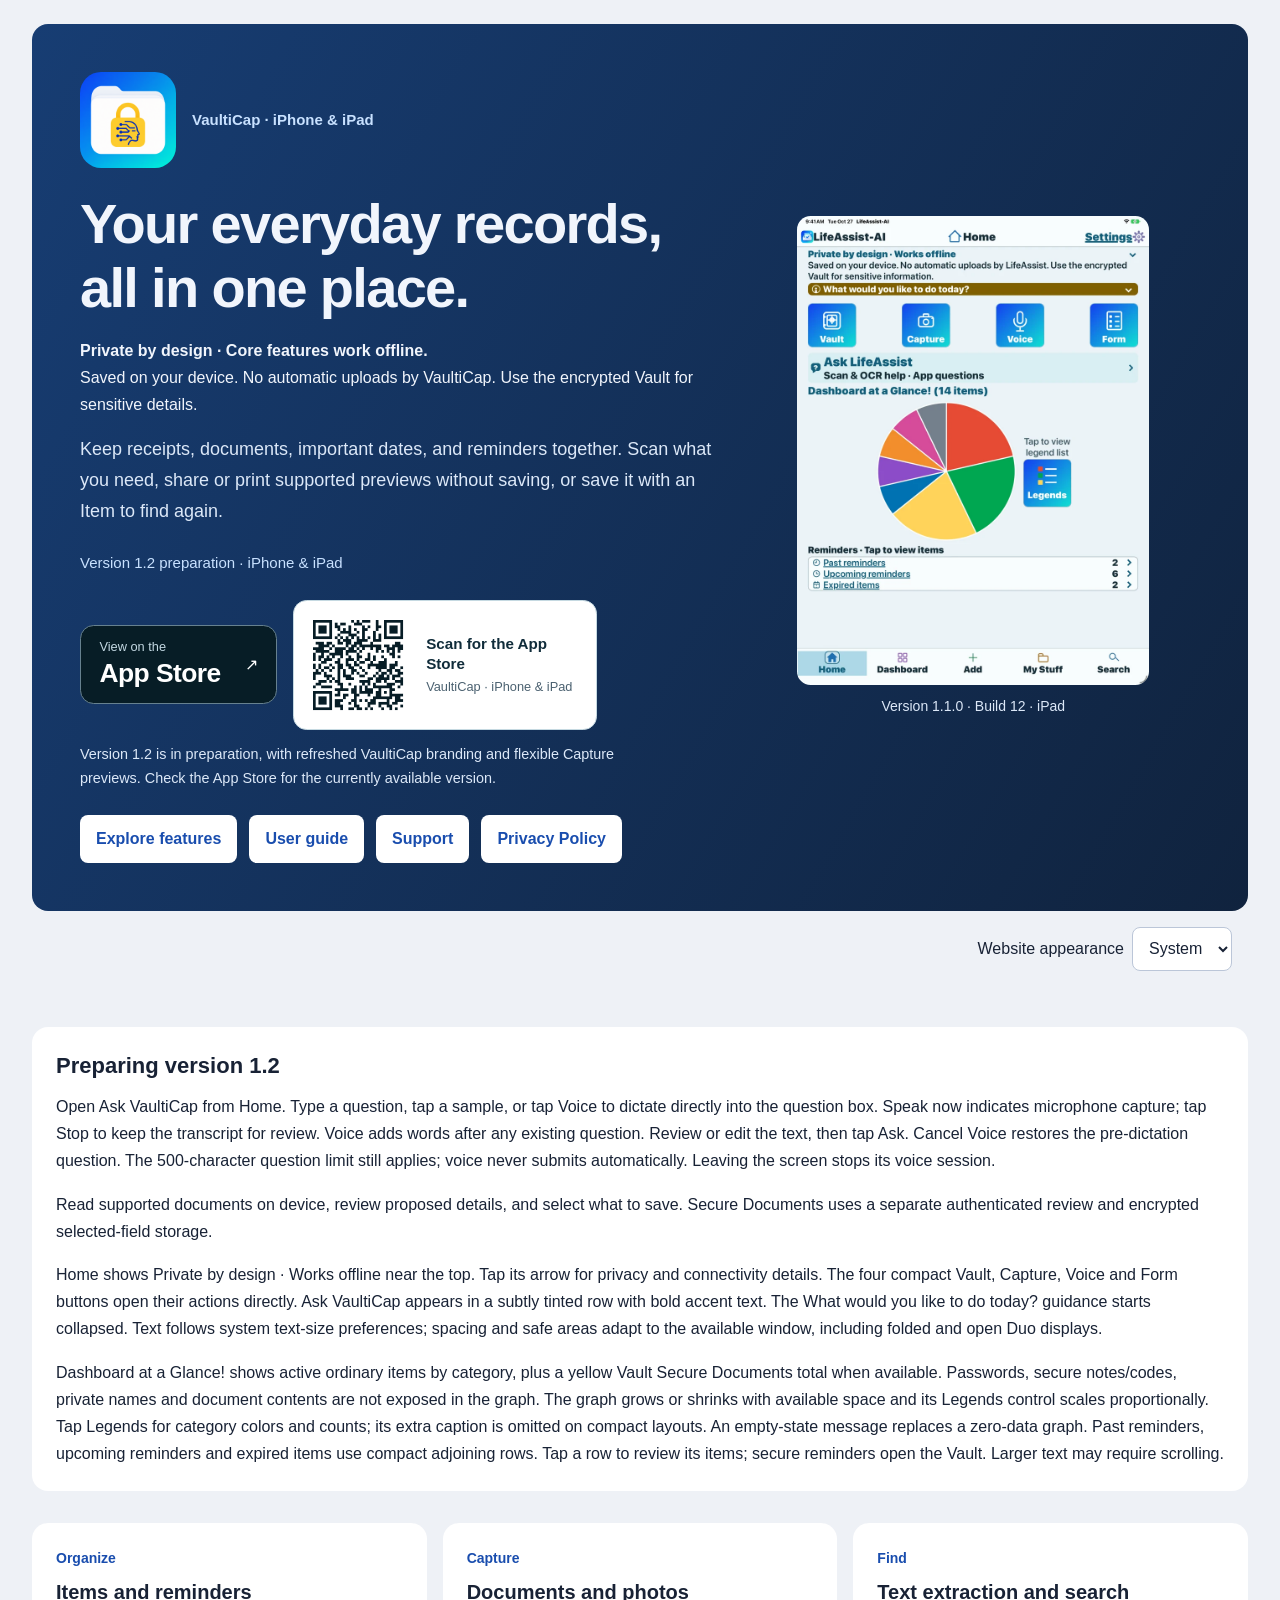
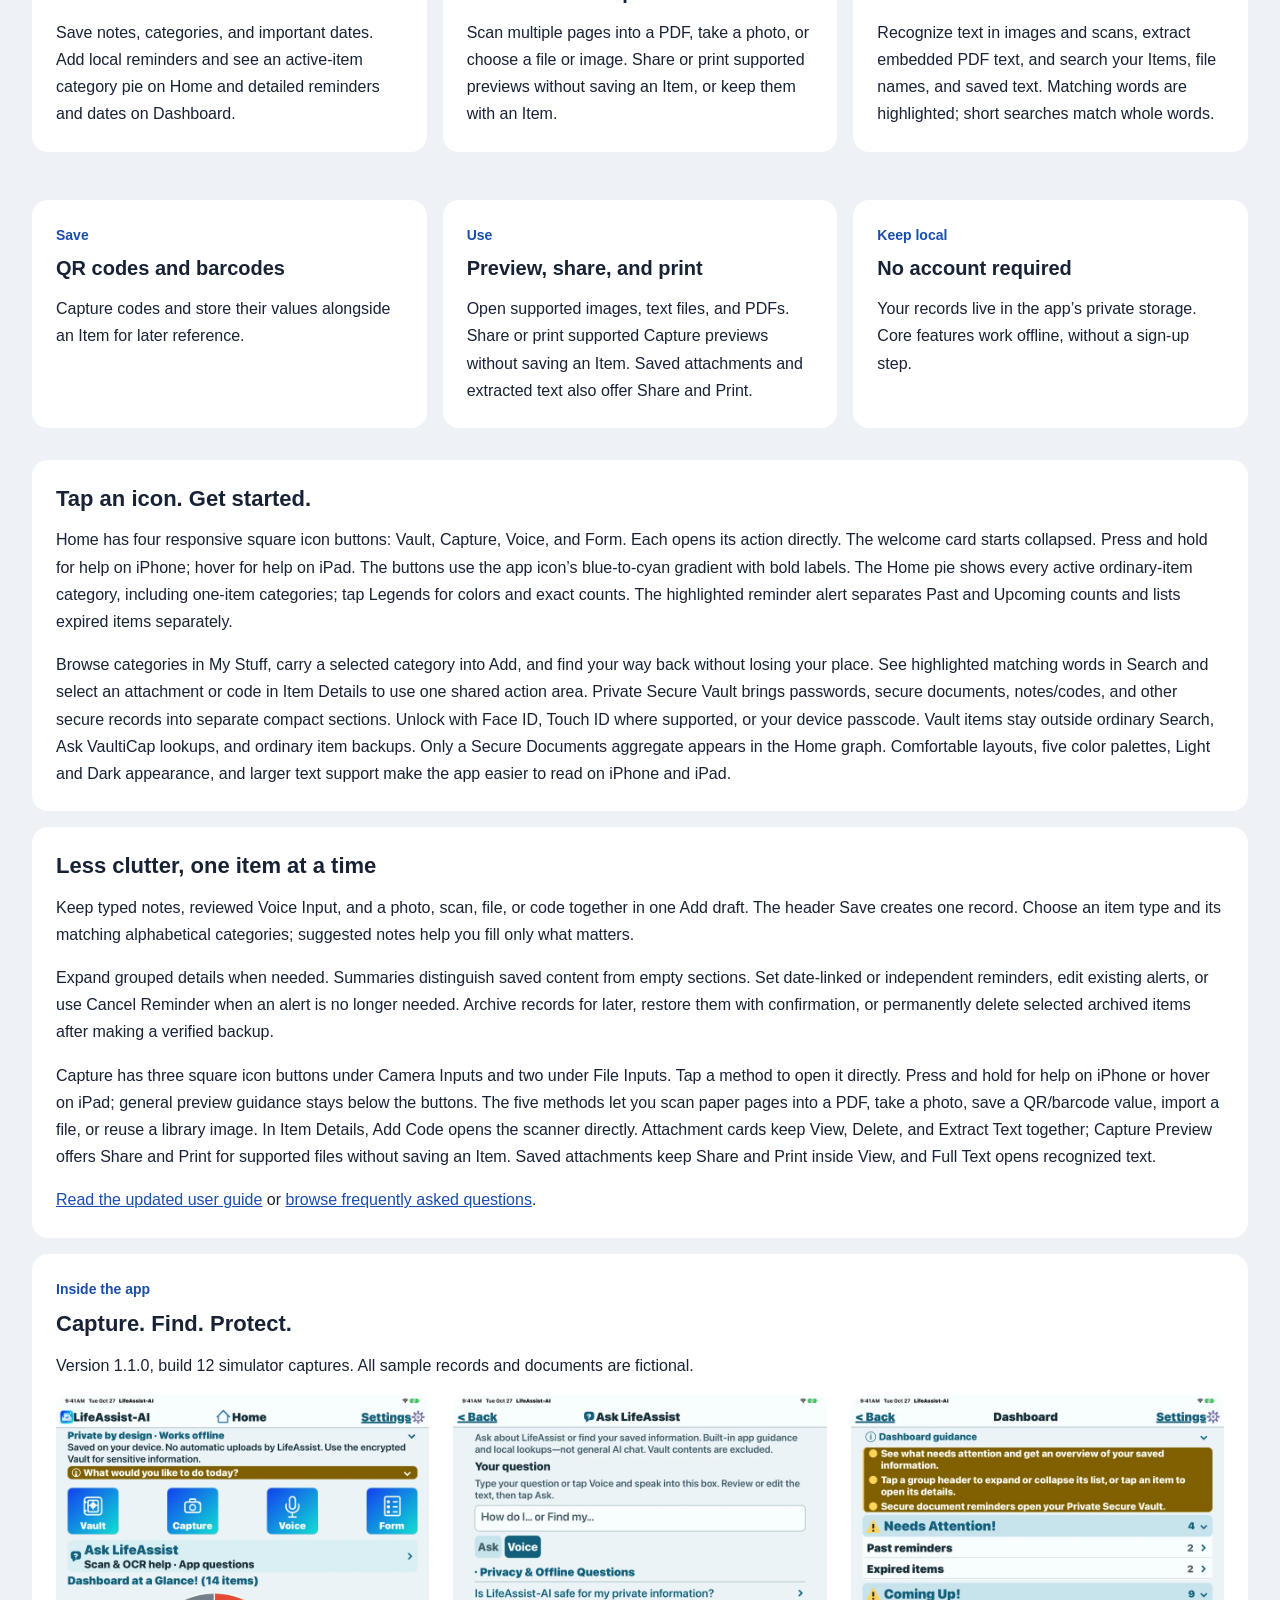
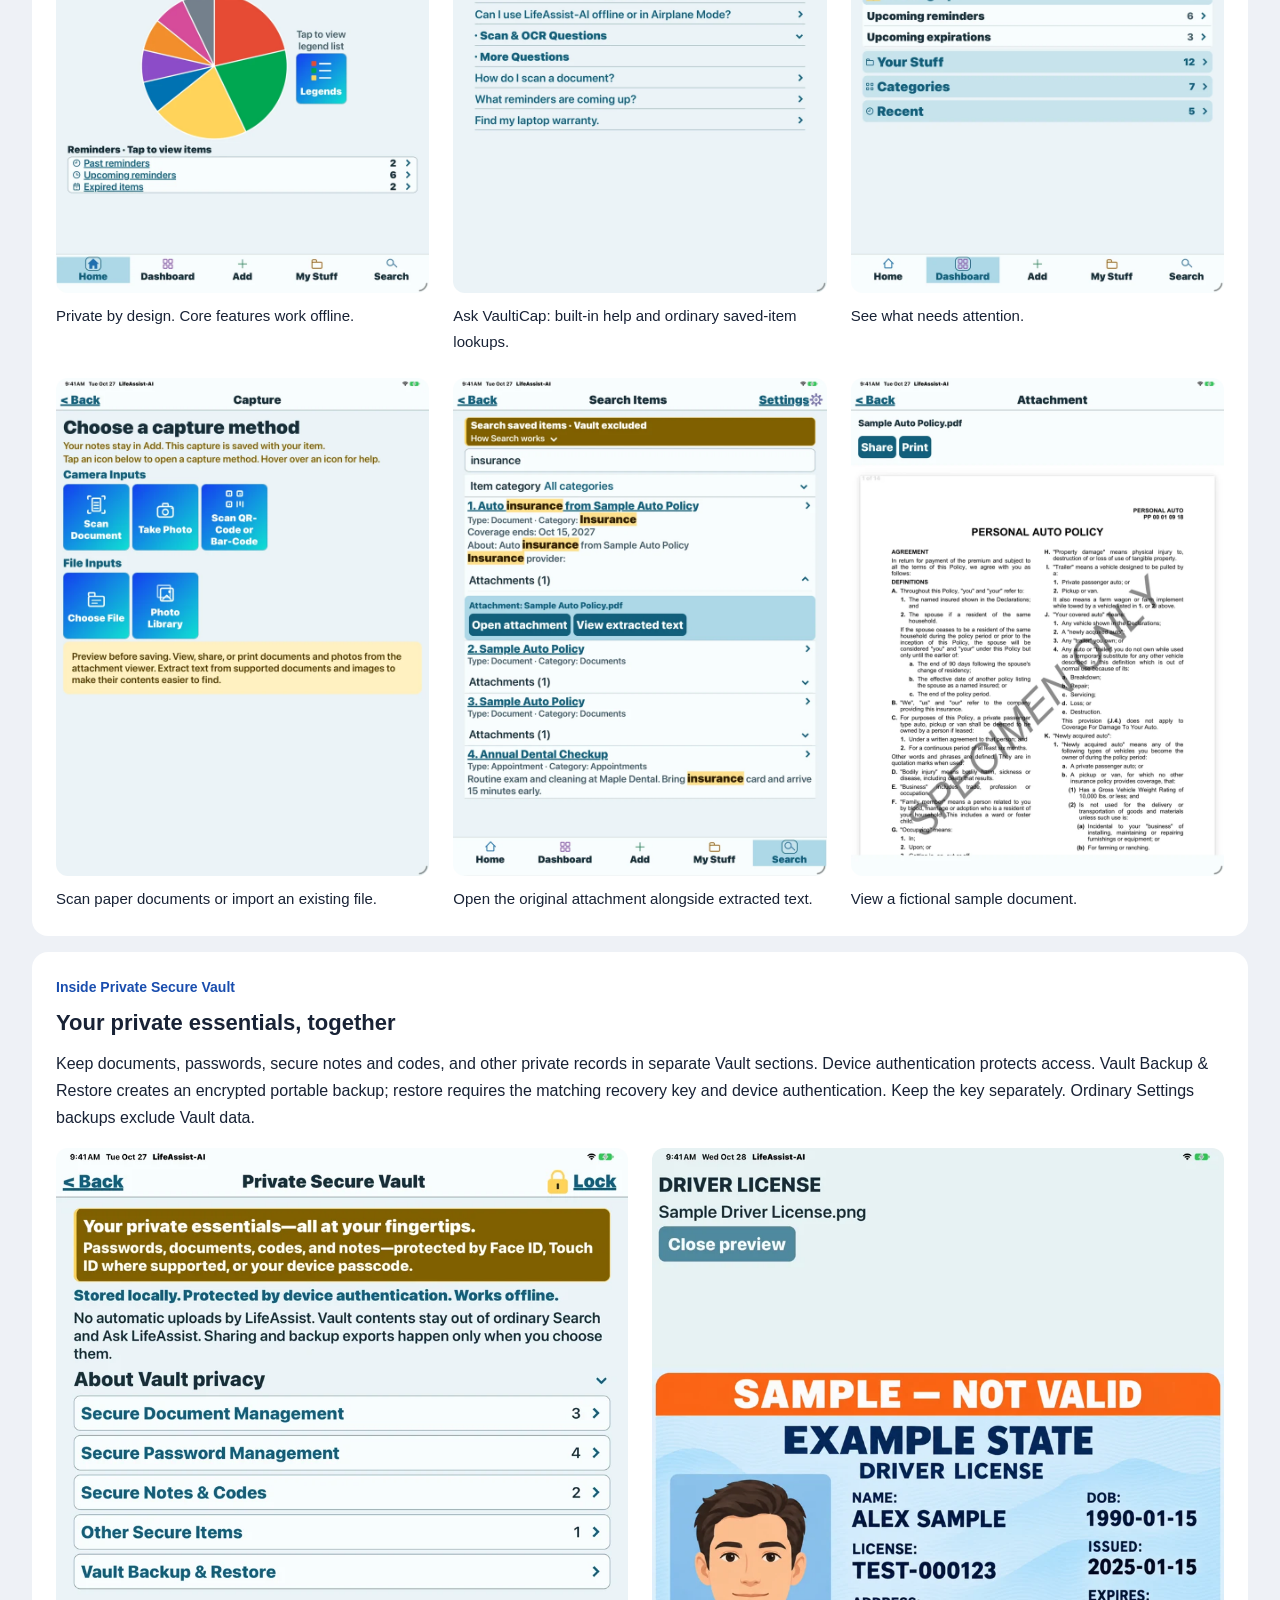
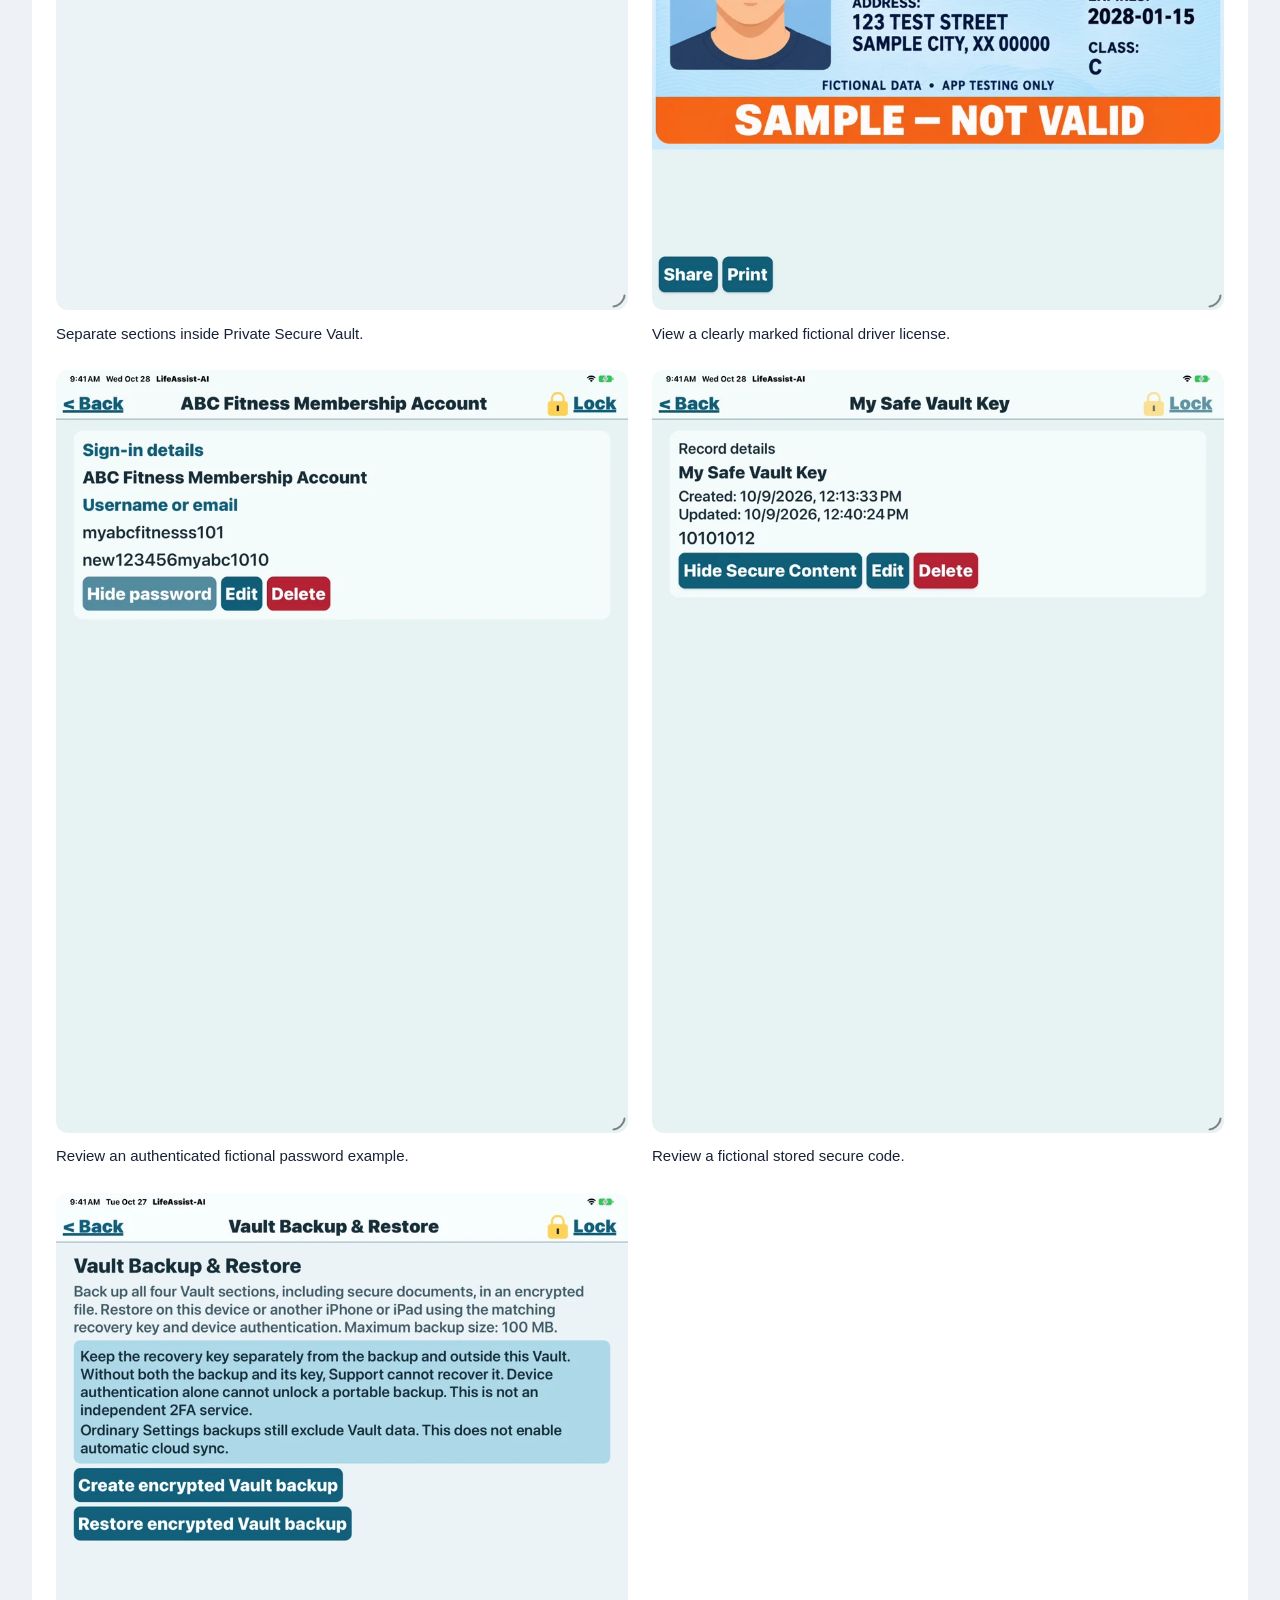
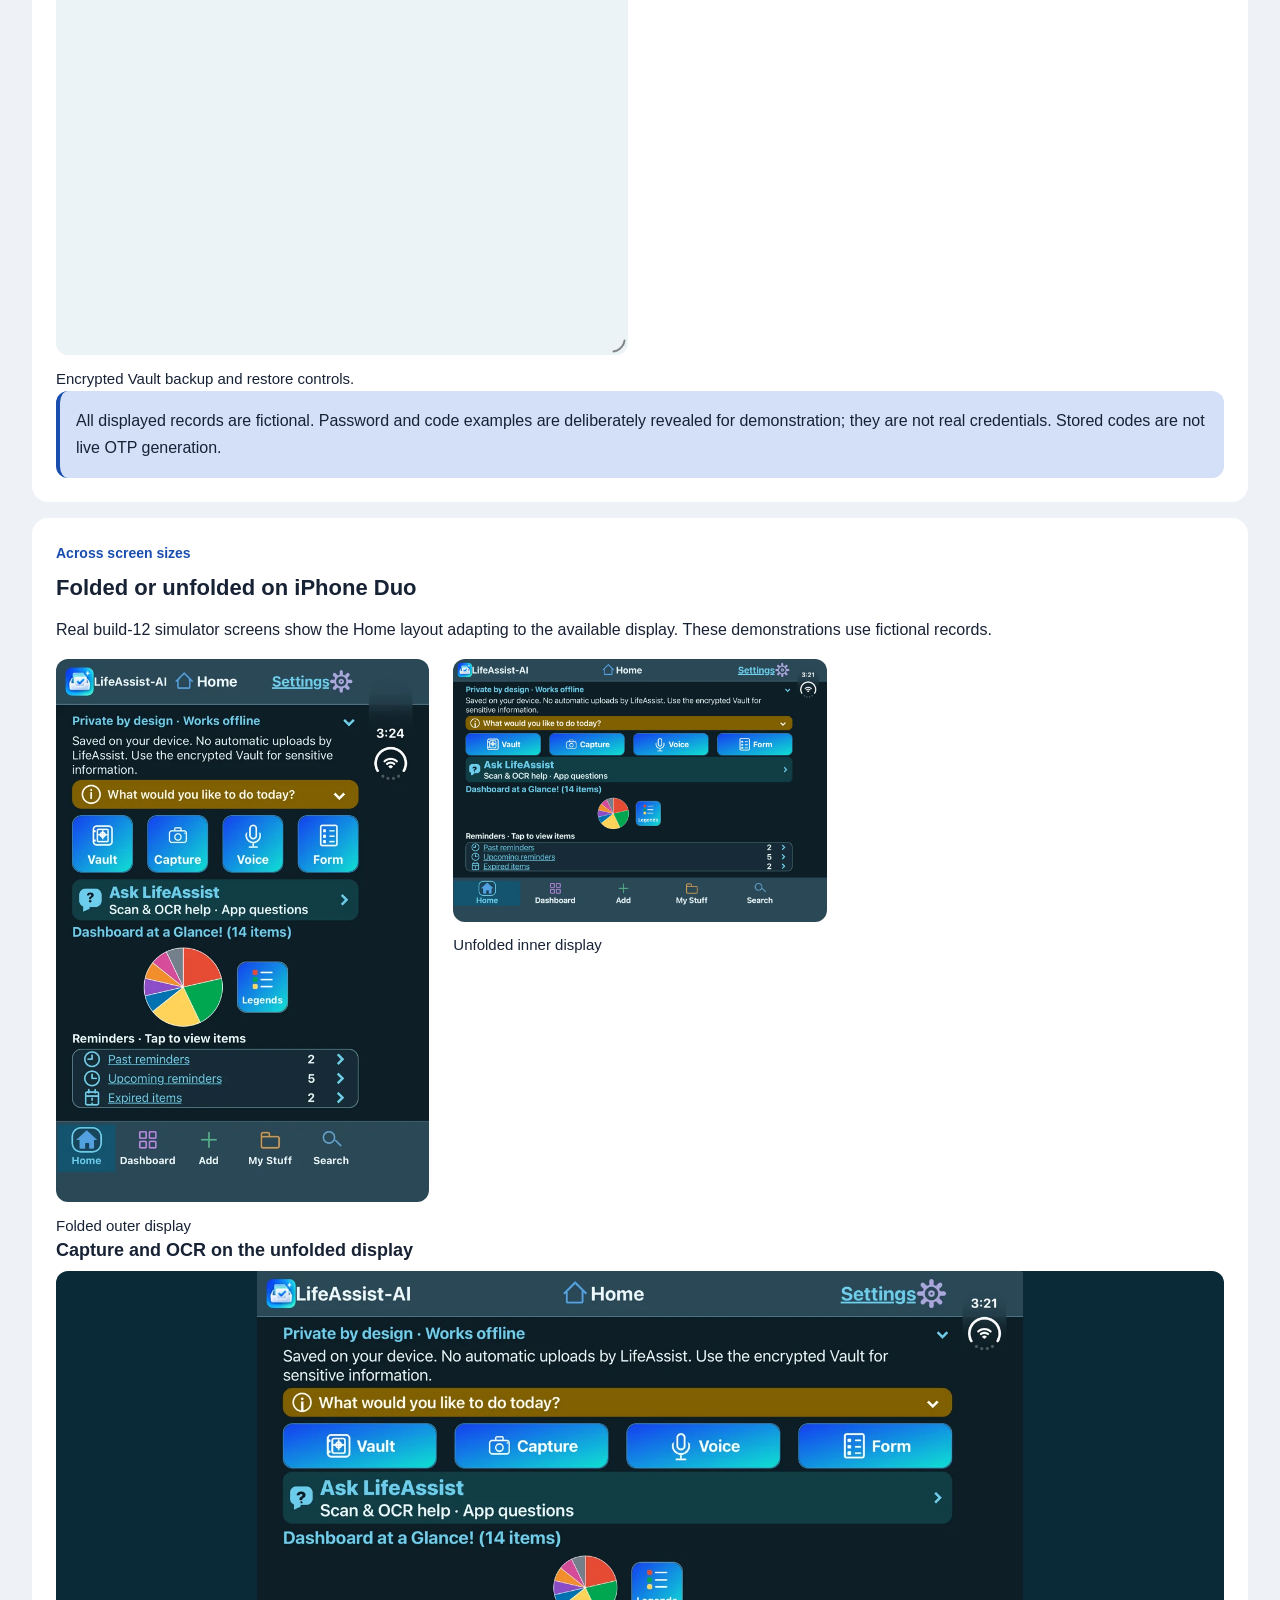
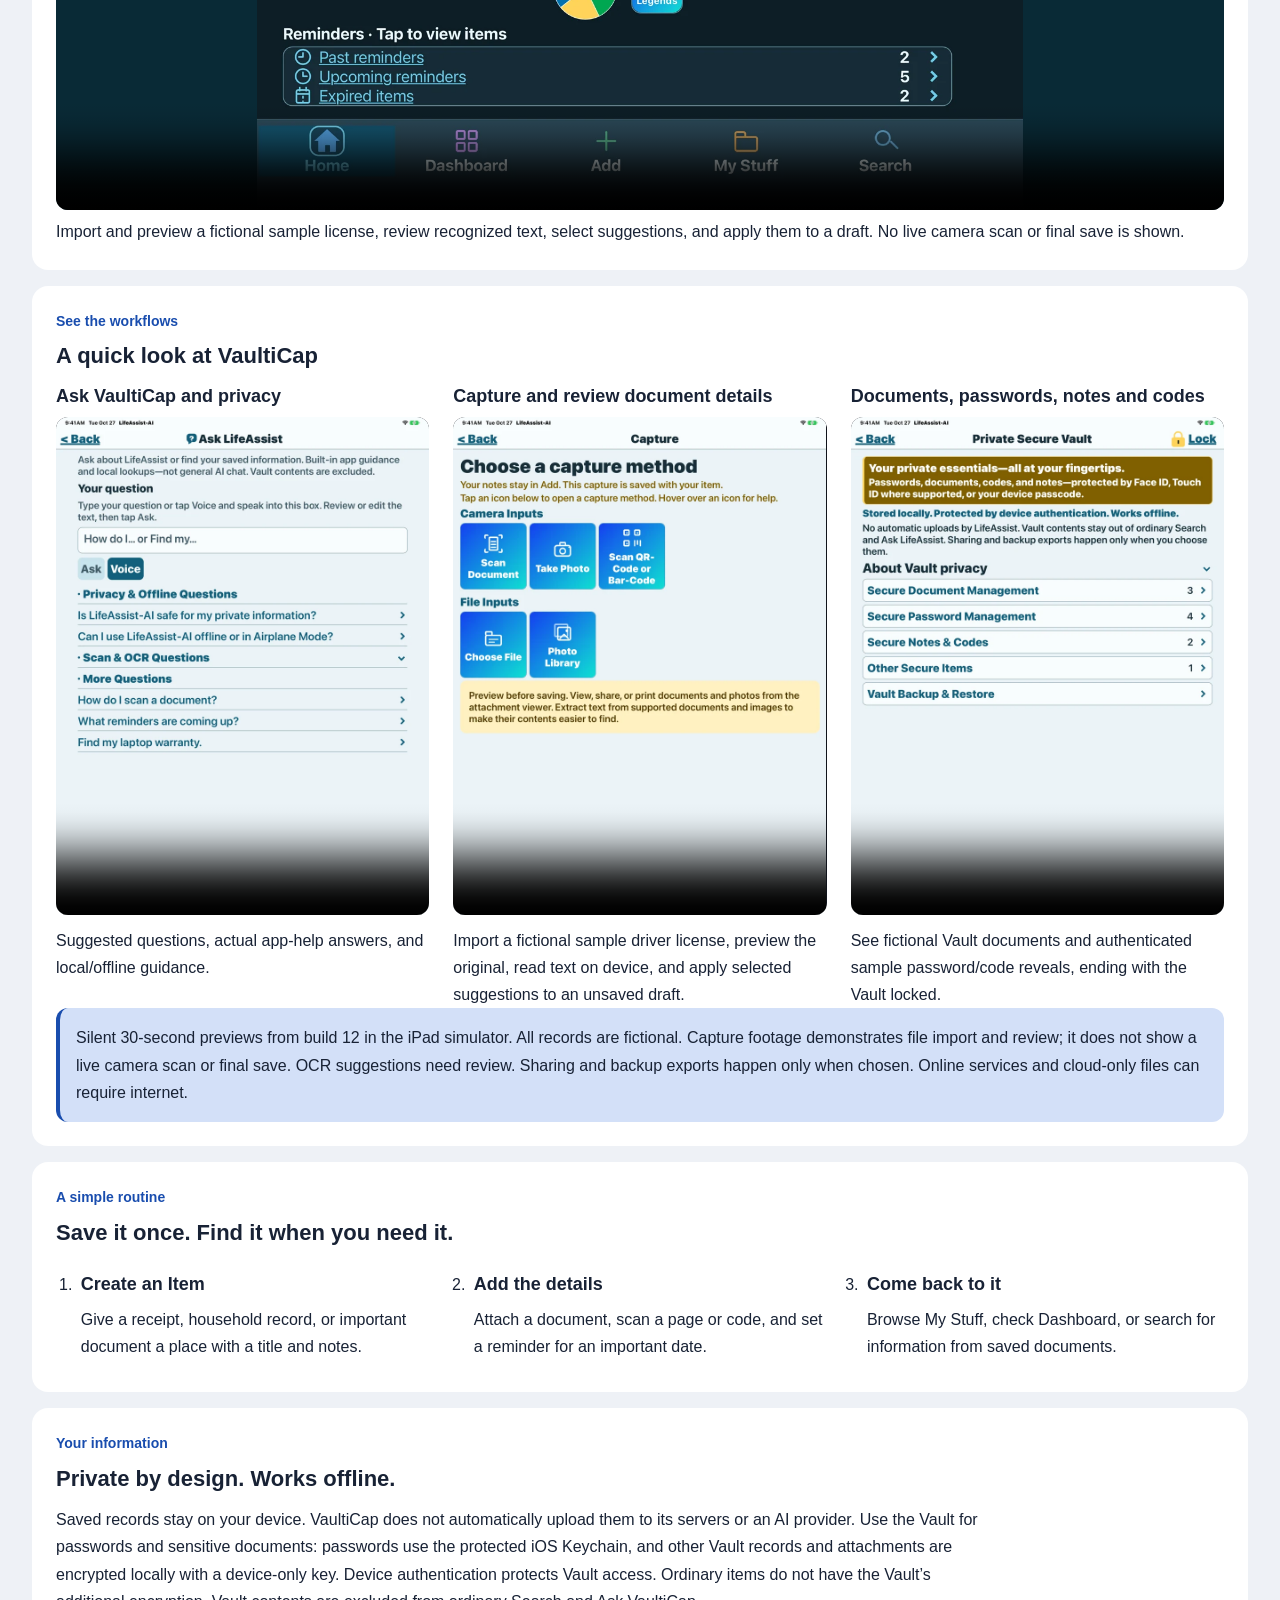
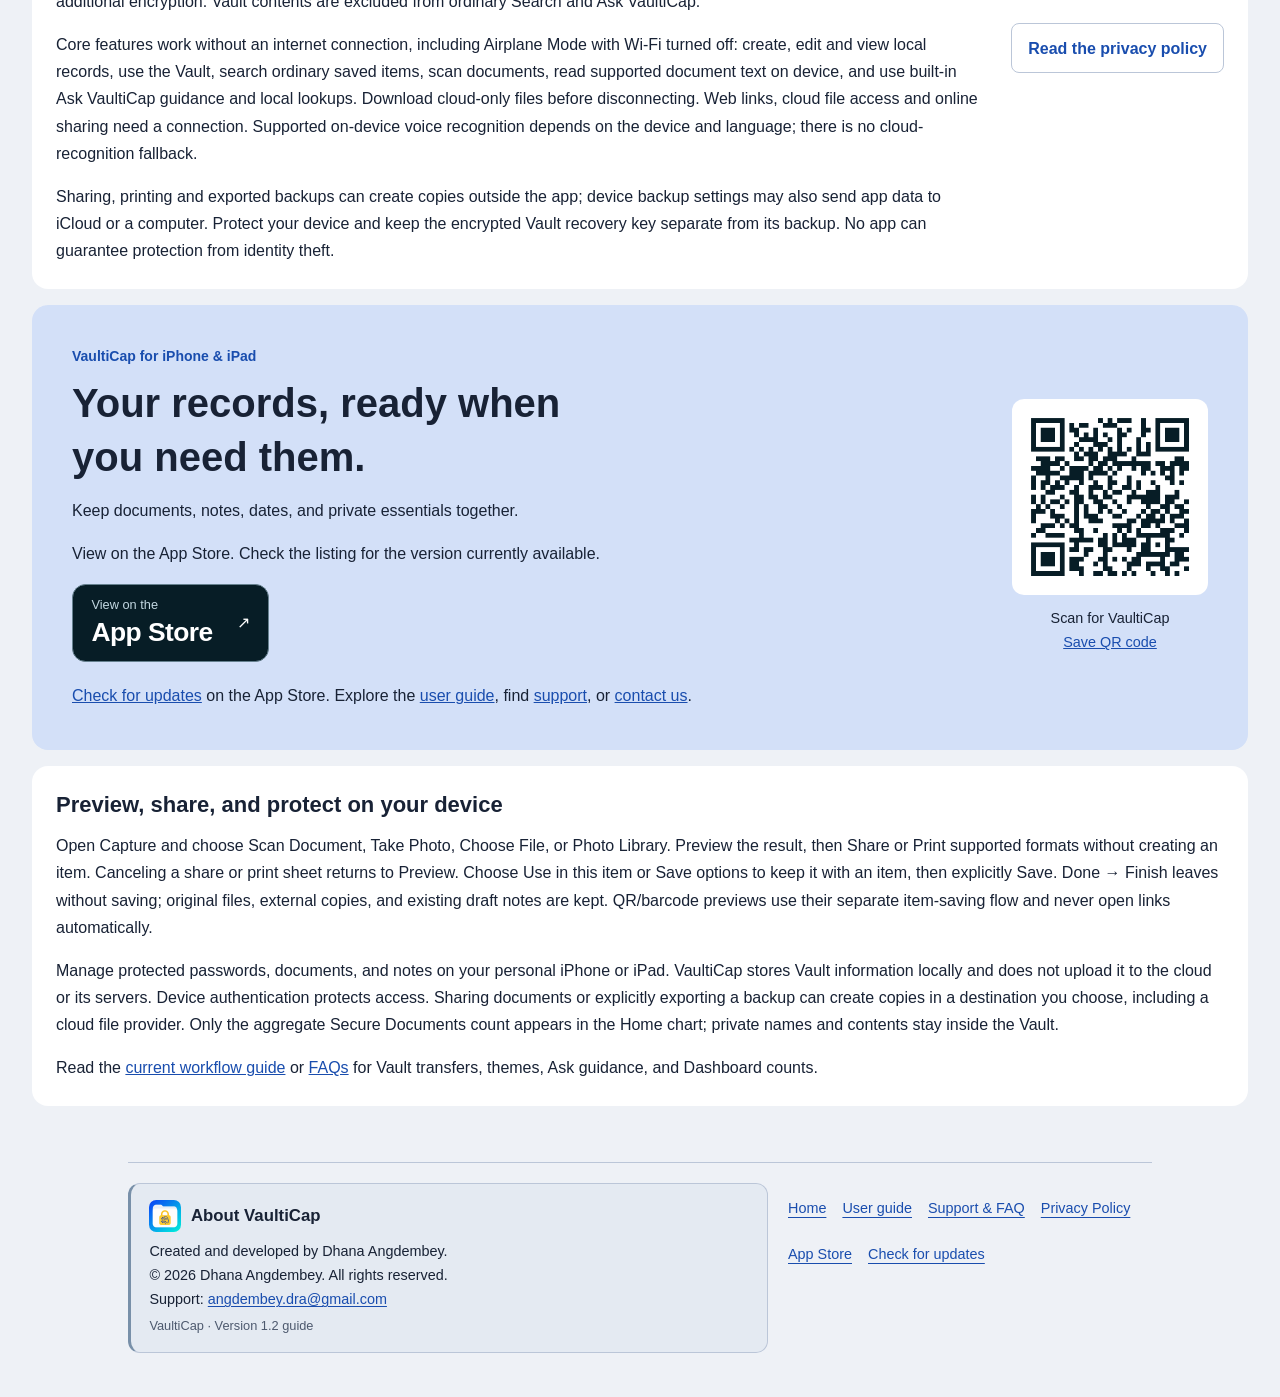
==== docs/index.html @ f6affd48 "Publish VaultiCap guide, support and privacy for 1.2 preparation" ====
<!doctype html>
<html lang="en">
<head>
<meta charset="utf-8">
<meta name="viewport" content="width=device-width, initial-scale=1">
<title>VaultiCap — Documents, items and reminders</title>
<meta name="description" content="Organize everyday records on your iPhone or iPad with local items, reminders, document scanning, text extraction, and search. No account required.">
<link rel="icon" type="image/png" sizes="32x32" href="assets/favicon-32.png">
<link rel="apple-touch-icon" sizes="180x180" href="assets/apple-touch-icon.png">
<meta property="og:image" content="https://angdembey.github.io/vaulticap-site/assets/app-icon.png">
<meta property="og:image:width" content="1024">
<meta property="og:image:height" content="1024">
<meta property="og:image:alt" content="VaultiCap app icon: organizer cards and a checkmark on blue">
<meta name="twitter:card" content="summary">
<meta name="twitter:image" content="https://angdembey.github.io/vaulticap-site/assets/app-icon.png">
<script src="appearance.js"></script>
<link rel="stylesheet" href="styles.css?v=release110-20261023">
<meta property="og:title" content="VaultiCap">
<meta property="og:description" content="Your everyday records, together on your iPhone or iPad.">
</head>
<body>
<a class="skip" href="#content">Skip to content</a>
<div class="page marketing-page">
<header class="marketing-hero">
<div class="hero-copy"><div class="hero-brand"><img class="app-icon hero-icon" src="assets/app-icon.png" width="96" height="96" alt=""><p class="eyebrow">VaultiCap · iPhone &amp; iPad</p></div><h1>Your everyday records,<br>all in one place.</h1><p><strong>Private by design · Core features work offline.</strong><br>Saved on your device. No automatic uploads by VaultiCap. Use the encrypted Vault for sensitive details.</p><p class="summary">Keep receipts, documents, important dates, and reminders together. Scan what you need, share or print supported previews without saving, or save it with an Item to find again.</p><p class="release-label">Version 1.2 preparation · iPhone &amp; iPad</p><div class="store-hero"><div class="store-actions"><a class="store-link" href="https://apps.apple.com/app/id6818905932" aria-describedby="app-store-status"><span><small>View on the</small><strong>App Store</strong></span><span aria-hidden="true">↗</span></a><a class="store-qr-mini" href="https://apps.apple.com/app/id6818905932" aria-describedby="app-store-status"><img src="assets/app-store-qr.png" width="492" height="492" alt="QR code for VaultiCap on the App Store"><span><strong>Scan for the App Store</strong><small>VaultiCap · iPhone &amp; iPad</small></span></a></div><p id="app-store-status" class="store-status">Version 1.2 is in preparation, with refreshed VaultiCap branding and flexible Capture previews. Check the App Store for the currently available version.</p></div><nav aria-label="Main navigation"><a href="#features">Explore features</a><a href="guide/">User guide</a><a href="support/">Support</a><a href="privacy/">Privacy Policy</a></nav></div>
<aside class="hero-screen"><img src="assets/media/home.webp?v=build12-20261028" width="660" height="880" alt="VaultiCap build 12 Home on iPad with privacy guidance, Ask VaultiCap and reminders"><p>Version 1.1.0 · Build 12 · iPad</p></aside>
</header>
<div class="appearance-control"><label for="site-appearance">Website appearance</label><select id="site-appearance"><option value="system">System</option><option value="light">Light</option><option value="dark">Dark</option></select></div>
<main id="content">
<section id="new-in-11"><h2>Preparing version 1.2</h2><p>Open Ask VaultiCap from Home. Type a question, tap a sample, or tap Voice to dictate directly into the question box. Speak now indicates microphone capture; tap Stop to keep the transcript for review. Voice adds words after any existing question. Review or edit the text, then tap Ask. Cancel Voice restores the pre-dictation question. The 500-character question limit still applies; voice never submits automatically. Leaving the screen stops its voice session.</p><p>Read supported documents on device, review proposed details, and select what to save. Secure Documents uses a separate authenticated review and encrypted selected-field storage.</p><p>Home shows Private by design · Works offline near the top. Tap its arrow for privacy and connectivity details. The four compact Vault, Capture, Voice and Form buttons open their actions directly. Ask VaultiCap appears in a subtly tinted row with bold accent text. The What would you like to do today? guidance starts collapsed. Text follows system text-size preferences; spacing and safe areas adapt to the available window, including folded and open Duo displays.</p><p>Dashboard at a Glance! shows active ordinary items by category, plus a yellow Vault Secure Documents total when available. Passwords, secure notes/codes, private names and document contents are not exposed in the graph. The graph grows or shrinks with available space and its Legends control scales proportionally. Tap Legends for category colors and counts; its extra caption is omitted on compact layouts. An empty-state message replaces a zero-data graph. Past reminders, upcoming reminders and expired items use compact adjoining rows. Tap a row to review its items; secure reminders open the Vault. Larger text may require scrolling.</p></section><section class="feature-grid" id="features" aria-label="Version 1.1 features">
<article><p class="feature-label">Organize</p><h2>Items and reminders</h2><p>Save notes, categories, and important dates. Add local reminders and see an active-item category pie on Home and detailed reminders and dates on Dashboard.</p></article>
<article><p class="feature-label">Capture</p><h2>Documents and photos</h2><p>Scan multiple pages into a PDF, take a photo, or choose a file or image. Share or print supported previews without saving an Item, or keep them with an Item.</p></article>
<article><p class="feature-label">Find</p><h2>Text extraction and search</h2><p>Recognize text in images and scans, extract embedded PDF text, and search your Items, file names, and saved text. Matching words are highlighted; short searches match whole words.</p></article>
<article><p class="feature-label">Save</p><h2>QR codes and barcodes</h2><p>Capture codes and store their values alongside an Item for later reference.</p></article>
<article><p class="feature-label">Use</p><h2>Preview, share, and print</h2><p>Open supported images, text files, and PDFs. Share or print supported Capture previews without saving an Item. Saved attachments and extracted text also offer Share and Print.</p></article>
<article><p class="feature-label">Keep local</p><h2>No account required</h2><p>Your records live in the app’s private storage. Core features work offline, without a sign-up step.</p></article>
</section>
<section><h2>Tap an icon. Get started.</h2><p>Home has four responsive square icon buttons: Vault, Capture, Voice, and Form. Each opens its action directly. The welcome card starts collapsed. Press and hold for help on iPhone; hover for help on iPad. The buttons use the app icon’s blue-to-cyan gradient with bold labels. The Home pie shows every active ordinary-item category, including one-item categories; tap Legends for colors and exact counts. The highlighted reminder alert separates Past and Upcoming counts and lists expired items separately.</p><p>Browse categories in My Stuff, carry a selected category into Add, and find your way back without losing your place. See highlighted matching words in Search and select an attachment or code in Item Details to use one shared action area. Private Secure Vault brings passwords, secure documents, notes/codes, and other secure records into separate compact sections. Unlock with Face ID, Touch ID where supported, or your device passcode. Vault items stay outside ordinary Search, Ask VaultiCap lookups, and ordinary item backups. Only a Secure Documents aggregate appears in the Home graph. Comfortable layouts, five color palettes, Light and Dark appearance, and larger text support make the app easier to read on iPhone and iPad.</p></section>
<section><h2>Less clutter, one item at a time</h2><p>Keep typed notes, reviewed Voice Input, and a photo, scan, file, or code together in one Add draft. The header Save creates one record. Choose an item type and its matching alphabetical categories; suggested notes help you fill only what matters.</p><p>Expand grouped details when needed. Summaries distinguish saved content from empty sections. Set date-linked or independent reminders, edit existing alerts, or use Cancel Reminder when an alert is no longer needed. Archive records for later, restore them with confirmation, or permanently delete selected archived items after making a verified backup.</p><p>Capture has three square icon buttons under Camera Inputs and two under File Inputs. Tap a method to open it directly. Press and hold for help on iPhone or hover on iPad; general preview guidance stays below the buttons. The five methods let you scan paper pages into a PDF, take a photo, save a QR/barcode value, import a file, or reuse a library image. In Item Details, Add Code opens the scanner directly. Attachment cards keep View, Delete, and Extract Text together; Capture Preview offers Share and Print for supported files without saving an Item. Saved attachments keep Share and Print inside View, and Full Text opens recognized text.</p><p><a href="guide/">Read the updated user guide</a> or <a href="support/">browse frequently asked questions</a>.</p></section><section id="screens"><p class="feature-label">Inside the app</p><h2>Capture. Find. Protect.</h2><p>Version 1.1.0, build 12 simulator captures. All sample records and documents are fictional.</p><div class="screenshot-grid"><figure><a href="assets/media/home.webp?v=build12-20261028"><img src="assets/media/home.webp?v=build12-20261028" width="840" height="1120" loading="lazy" alt="Private by design. Core features work offline."></a><figcaption>Private by design. Core features work offline.</figcaption></figure><figure><a href="assets/media/ask.webp?v=build12-20261028"><img src="assets/media/ask.webp?v=build12-20261028" width="840" height="1120" loading="lazy" alt="Ask VaultiCap: built-in help and ordinary saved-item lookups."></a><figcaption>Ask VaultiCap: built-in help and ordinary saved-item lookups.</figcaption></figure><figure><a href="assets/media/dashboard.webp?v=build12-20261028"><img src="assets/media/dashboard.webp?v=build12-20261028" width="840" height="1120" loading="lazy" alt="See what needs attention."></a><figcaption>See what needs attention.</figcaption></figure><figure><a href="assets/media/capture.webp?v=build12-20261028"><img src="assets/media/capture.webp?v=build12-20261028" width="840" height="1120" loading="lazy" alt="Scan paper documents or import an existing file."></a><figcaption>Scan paper documents or import an existing file.</figcaption></figure><figure><a href="assets/media/search.webp?v=build12-20261028"><img src="assets/media/search.webp?v=build12-20261028" width="840" height="1120" loading="lazy" alt="Open the original attachment alongside extracted text."></a><figcaption>Open the original attachment alongside extracted text.</figcaption></figure><figure><a href="assets/media/document.webp?v=build12-20261028"><img src="assets/media/document.webp?v=build12-20261028" width="840" height="1120" loading="lazy" alt="View a fictional sample document."></a><figcaption>View a fictional sample document.</figcaption></figure></div></section><section id="vault-features"><p class="feature-label">Inside Private Secure Vault</p><h2>Your private essentials, together</h2><p>Keep documents, passwords, secure notes and codes, and other private records in separate Vault sections. Device authentication protects access. Vault Backup &amp; Restore creates an encrypted portable backup; restore requires the matching recovery key and device authentication. Keep the key separately. Ordinary Settings backups exclude Vault data.</p><div class="screenshot-grid vault-screens"><figure><a href="assets/media/vault.webp?v=build12-20261028"><img src="assets/media/vault.webp?v=build12-20261028" width="840" height="1120" loading="lazy" alt="Separate sections inside Private Secure Vault."></a><figcaption>Separate sections inside Private Secure Vault.</figcaption></figure><figure><a href="assets/media/vault-documents.webp?v=build12-20261028"><img src="assets/media/vault-documents.webp?v=build12-20261028" width="840" height="1120" loading="lazy" alt="View a clearly marked fictional driver license."></a><figcaption>View a clearly marked fictional driver license.</figcaption></figure><figure><a href="assets/media/vault-passwords.webp?v=build12-20261028"><img src="assets/media/vault-passwords.webp?v=build12-20261028" width="840" height="1120" loading="lazy" alt="Review an authenticated fictional password example."></a><figcaption>Review an authenticated fictional password example.</figcaption></figure><figure><a href="assets/media/vault-notes.webp?v=build12-20261028"><img src="assets/media/vault-notes.webp?v=build12-20261028" width="840" height="1120" loading="lazy" alt="Review a fictional stored secure code."></a><figcaption>Review a fictional stored secure code.</figcaption></figure><figure><a href="assets/media/vault-backup.webp?v=build12-20261028"><img src="assets/media/vault-backup.webp?v=build12-20261028" width="840" height="1120" loading="lazy" alt="Encrypted Vault backup and restore controls."></a><figcaption>Encrypted Vault backup and restore controls.</figcaption></figure></div><p class="hint">All displayed records are fictional. Password and code examples are deliberately revealed for demonstration; they are not real credentials. Stored codes are not live OTP generation.</p></section><section id="duo-media"><p class="feature-label">Across screen sizes</p><h2>Folded or unfolded on iPhone Duo</h2><p>Real build-12 simulator screens show the Home layout adapting to the available display. These demonstrations use fictional records.</p><div class="screenshot-grid"><figure><img src="assets/media/duo-folded.webp?v=build12-20261028" loading="lazy" alt="Home on the folded Duo outer display"><figcaption>Folded outer display</figcaption></figure><figure><img src="assets/media/duo-open.webp?v=build12-20261028" loading="lazy" alt="Home on the unfolded Duo inner display"><figcaption>Unfolded inner display</figcaption></figure></div><h3>Capture and OCR on the unfolded display</h3><video controls playsinline preload="none" poster="assets/media/duo-open.webp?v=build12-20261028" style="width:100%;aspect-ratio:1920/886;background:#092a36;border-radius:.75rem" aria-label="Unfolded Duo landscape Capture and OCR demonstration"><source src="assets/media/duo-capture.mp4?v=build12-20261028" type="video/mp4"></video><p>Import and preview a fictional sample license, review recognized text, select suggestions, and apply them to a draft. No live camera scan or final save is shown.</p></section><section id="previews"><p class="feature-label">See the workflows</p><h2>A quick look at VaultiCap</h2><div class="preview-grid"><article><h3>Ask VaultiCap and privacy</h3><video controls playsinline preload="none" poster="assets/media/ask.webp?v=build12-20261028" aria-label="Ask VaultiCap and privacy"><source src="assets/media/overview.mp4?v=build12-20261028" type="video/mp4"><a href="assets/media/overview.mp4?v=build12-20261028">Download the preview</a></video><p>Suggested questions, actual app-help answers, and local/offline guidance.</p></article><article><h3>Capture and review document details</h3><video controls playsinline preload="none" poster="assets/media/capture.webp?v=build12-20261028" aria-label="Capture and review document details"><source src="assets/media/documents.mp4?v=build12-20261028" type="video/mp4"><a href="assets/media/documents.mp4?v=build12-20261028">Download the preview</a></video><p>Import a fictional sample driver license, preview the original, read text on device, and apply selected suggestions to an unsaved draft.</p></article><article><h3>Documents, passwords, notes and codes</h3><video controls playsinline preload="none" poster="assets/media/vault.webp?v=build12-20261028" aria-label="Documents, passwords, notes and codes"><source src="assets/media/vault.mp4?v=build12-20261028" type="video/mp4"><a href="assets/media/vault.mp4?v=build12-20261028">Download the preview</a></video><p>See fictional Vault documents and authenticated sample password/code reveals, ending with the Vault locked.</p></article></div><p class="hint">Silent 30-second previews from build 12 in the iPad simulator. All records are fictional. Capture footage demonstrates file import and review; it does not show a live camera scan or final save. OCR suggestions need review. Sharing and backup exports happen only when chosen. Online services and cloud-only files can require internet.</p></section>
<section class="workflow"><p class="feature-label">A simple routine</p><h2>Save it once. Find it when you need it.</h2><ol><li><h3>Create an Item</h3><p>Give a receipt, household record, or important document a place with a title and notes.</p></li><li><h3>Add the details</h3><p>Attach a document, scan a page or code, and set a reminder for an important date.</p></li><li><h3>Come back to it</h3><p>Browse My Stuff, check Dashboard, or search for information from saved documents.</p></li></ol></section>
<section class="privacy-feature"><div><p class="feature-label">Your information</p><h2>Private by design. Works offline.</h2><p>Saved records stay on your device. VaultiCap does not automatically upload them to its servers or an AI provider. Use the Vault for passwords and sensitive documents: passwords use the protected iOS Keychain, and other Vault records and attachments are encrypted locally with a device-only key. Device authentication protects Vault access. Ordinary items do not have the Vault’s additional encryption. Vault contents are excluded from ordinary Search and Ask VaultiCap.</p><p>Core features work without an internet connection, including Airplane Mode with Wi-Fi turned off: create, edit and view local records, use the Vault, search ordinary saved items, scan documents, read supported document text on device, and use built-in Ask VaultiCap guidance and local lookups. Download cloud-only files before disconnecting. Web links, cloud file access and online sharing need a connection. Supported on-device voice recognition depends on the device and language; there is no cloud-recognition fallback.</p><p>Sharing, printing and exported backups can create copies outside the app; device backup settings may also send app data to iCloud or a computer. Protect your device and keep the encrypted Vault recovery key separate from its backup. No app can guarantee protection from identity theft.</p></div><a class="button-link" href="privacy/">Read the privacy policy</a></section>
<section class="release-section store-release" aria-labelledby="store-title"><div><p class="feature-label">VaultiCap for iPhone &amp; iPad</p><h2 id="store-title">Your records, ready when you need them.</h2><p>Keep documents, notes, dates, and private essentials together.</p><p id="store-release-status">View on the App Store. Check the listing for the version currently available.</p><a class="store-link" href="https://apps.apple.com/app/id6818905932" aria-describedby="store-release-status"><span><small>View on the</small><strong>App Store</strong></span><span aria-hidden="true">↗</span></a><p class="store-help"><a href="https://apps.apple.com/app/id6818905932">Check for updates</a> on the App Store. Explore the <a href="guide/">user guide</a>, find <a href="support/">support</a>, or <a href="mailto:angdembey.dra@gmail.com?subject=VaultiCap">contact us</a>.</p></div><figure class="store-qr-large"><a href="https://apps.apple.com/app/id6818905932" aria-describedby="store-release-status"><img src="assets/app-store-qr.png" width="492" height="492" loading="lazy" alt="Scan to open VaultiCap’s App Store listing"></a><figcaption>Scan for VaultiCap<br><a href="assets/app-store-qr.png" download="VaultiCap-App-Store-QR.png">Save QR code</a></figcaption></figure></section>
<section id="latest-guidance"><h2>Preview, share, and protect on your device</h2><p>Open Capture and choose Scan Document, Take Photo, Choose File, or Photo Library. Preview the result, then Share or Print supported formats without creating an item. Canceling a share or print sheet returns to Preview. Choose Use in this item or Save options to keep it with an item, then explicitly Save. Done → Finish leaves without saving; original files, external copies, and existing draft notes are kept. QR/barcode previews use their separate item-saving flow and never open links automatically.</p><p>Manage protected passwords, documents, and notes on your personal iPhone or iPad. VaultiCap stores Vault information locally and does not upload it to the cloud or its servers. Device authentication protects access. Sharing documents or explicitly exporting a backup can create copies in a destination you choose, including a cloud file provider. Only the aggregate Secure Documents count appears in the Home chart; private names and contents stay inside the Vault.</p><p>Read the <a href="guide/#latest-guidance">current workflow guide</a> or <a href="support/#latest-guidance">FAQs</a> for Vault transfers, themes, Ask guidance, and Dashboard counts.</p></section>
</main>
<footer class="site-footer"><div class="about-card" aria-labelledby="about-title"><div class="about-heading"><img src="assets/app-icon.png" width="32" height="32" alt=""><h2 id="about-title">About VaultiCap</h2></div><div class="about-details"><p>Created and developed by Dhana Angdembey.</p><p>© 2026 Dhana Angdembey. All rights reserved.</p><p>Support: <a href="mailto:angdembey.dra@gmail.com">angdembey.dra@gmail.com</a></p><p class="about-version">VaultiCap · Version 1.2 guide</p></div></div><nav class="footer-links" aria-label="Footer navigation"><a href="./">Home</a><a href="guide/">User guide</a><a href="support/">Support &amp; FAQ</a><a href="privacy/">Privacy Policy</a><a href="https://apps.apple.com/app/id6818905932">App Store</a><a href="https://apps.apple.com/app/id6818905932">Check for updates</a></nav></footer>
</div>
</body>
</html>
---- docs/styles.css ----
:root { color-scheme: light; --ink: #16243a; --blue: #173d73; --muted: #516176; --line: #d8e1ed; }
* { box-sizing: border-box; }
html { font-size: 100%; }
body { margin: 0; background: #fff; color: var(--ink); font-family: -apple-system, BlinkMacSystemFont, "Segoe UI", sans-serif; line-height: 1.7; }
.wrap { width: min(100% - 2.5rem, 48rem); margin-inline: auto; }
header { background: var(--blue); color: white; padding-block: 1.5rem; }
header .wrap { display: flex; align-items: center; justify-content: space-between; gap: 1.25rem; flex-wrap: wrap; }
.brand { display: inline-flex; align-items: center; gap: .75rem; color: white; text-decoration: none; margin: 0; font-size: 1.125rem; font-weight: 700; }
nav { display: flex; gap: 1.5rem; flex-wrap: wrap; }
nav a { color: white; text-decoration-thickness: .08em; text-underline-offset: .3em; }
nav a[aria-current] { font-weight: 700; }
main { padding-block: 3rem; }
.eyebrow, .date { color: var(--muted); font-size: .9375rem; }
.eyebrow { margin: 0 0 .5rem; }
h1 { font-size: clamp(2rem, 6vw, 3rem); line-height: 1.15; letter-spacing: -.03em; margin: 0 0 1rem; }
h2 { font-size: 1.375rem; line-height: 1.35; margin: 0 0 .8rem; }
p { margin: 0 0 1rem; }
.intro { font-size: 1.125rem; color: var(--muted); margin-bottom: 2rem; }
section { padding-block: 1.75rem; border-top: 1px solid var(--line); }
.contact { padding: 1.5rem; background: #eef4fc; border: 1px solid var(--line); border-radius: .5rem; margin-block: 1rem; }
section p:last-child { margin-bottom: 0; }
a { color: var(--blue); overflow-wrap: anywhere; }
li { padding-left: .25rem; margin-block: .5rem; }
details { border-top: 1px solid var(--line); padding-block: 1rem; }
summary { cursor: pointer; font-weight: 600; padding-block: .4rem; }
details p { margin: .8rem 0 .2rem; }
footer { border-top: 1px solid var(--line); padding-block: 1.5rem; color: var(--muted); font-size: .9375rem; }
:focus-visible { outline: 3px solid #dd9115; outline-offset: 4px; }
.page { width: min(100% - 2rem, 62rem); margin-inline: auto; padding-block: 1.5rem; }
.page > header { border-radius: 1rem; background: linear-gradient(120deg, #173d73, #10233e); }
.page > header .wrap { width: calc(100% - 3rem); }
.page > main.wrap, .page > footer.wrap { width: min(100% - 2rem, 48rem); }
.marketing-hero { display: grid; grid-template-columns: 1.4fr 1fr; gap: 2rem; align-items: center; padding: clamp(1.5rem, 5vw, 3rem); }
.marketing-hero h1 { font-size: clamp(2rem, 5vw, 3.5rem); }
.marketing-hero .eyebrow { color: #c8e1ff; font-weight: 600; margin-bottom: 1.25rem; }
.summary { color: #dce8f8; font-size: 1.125rem; }
.release-label { font-size: .9375rem; color: #c8e1ff; margin-block: 1.5rem; }
.marketing-hero nav { gap: .75rem; }
.marketing-hero nav a, .button-link { display: inline-flex; align-items: center; min-height: 44px; padding: .65rem 1rem; border-radius: .5rem; background: white; color: var(--blue); font-weight: 600; text-decoration: none; }
.record-preview { padding: 1.5rem; background: white; color: var(--ink); border-radius: .8rem; box-shadow: 0 15px 35px #0003; }
.example-label { font-size: .875rem; color: var(--muted); border-bottom: 1px solid var(--line); padding-bottom: .7rem; }
.record-category { font-size: .875rem; color: var(--blue); margin-bottom: .4rem; font-weight: 600; }
.record-note { color: var(--muted); }
.record-preview dl { margin: 0; }
.record-preview dl div { padding-block: .8rem; border-top: 1px solid var(--line); }
.record-preview dt { font-size: .875rem; color: var(--muted); }
.record-preview dd { margin: .25rem 0 0; font-weight: 500; }
.record-footer { font-size: .875rem; color: var(--blue); margin: .5rem 0 0; }
.marketing-page main { padding-block: 1.5rem; }
.marketing-page section { padding: 2rem; margin-block: 1rem; border: 1px solid var(--line); border-radius: .8rem; }
.marketing-page .feature-grid { display: grid; grid-template-columns: repeat(3, minmax(0, 1fr)); gap: 1rem; padding: 0; margin-top: 0; border: 0; }
.feature-grid article { padding: 1.5rem; border: 1px solid var(--line); border-radius: .8rem; }
.feature-grid h2 { font-size: 1.25rem; }
.feature-grid p:last-child { margin-bottom: 0; }
.feature-label { font-size: .875rem; font-weight: 700; color: var(--blue); margin-bottom: .5rem; }
.workflow ol { display: grid; grid-template-columns: repeat(3, minmax(0, 1fr)); gap: 2rem; padding-left: 1.3rem; margin-bottom: 0; }
.workflow li { padding-left: .25rem; }
h3 { font-size: 1.125rem; line-height: 1.4; margin: 0 0 .5rem; }
.privacy-feature { display: grid; grid-template-columns: 1fr auto; gap: 2rem; align-items: center; background: #eef4fc; }
.privacy-feature .button-link { border: 1px solid var(--line); }
.marketing-page footer { display: flex; gap: 1rem; justify-content: space-between; flex-wrap: wrap; }
.marketing-page footer nav a { color: var(--blue); }
@media (max-width: 760px) {
  .marketing-hero, .privacy-feature { grid-template-columns: 1fr; }
  .record-preview { max-width: 28rem; }
  .marketing-page .feature-grid { grid-template-columns: repeat(2, minmax(0, 1fr)); }
  .workflow ol { grid-template-columns: 1fr; gap: .75rem; }
  .privacy-feature .button-link { justify-self: start; }
}
@media (max-width: 480px) {
  .page { width: calc(100% - 1rem); padding-block: .5rem; }
  .marketing-page .feature-grid { grid-template-columns: 1fr; }
  .marketing-page section { padding: 1.25rem; }
}
.skip { position: absolute; top: -5rem; left: 1rem; background: white; padding: .7rem 1rem; z-index: 5; }
.skip:focus { top: 1rem; }
@media (max-width: 480px) { .wrap { width: calc(100% - 2rem); } main { padding-block: 2rem; } .contact { padding: 1rem; } }

.app-icon { display: block; flex-shrink: 0; border-radius: 22%; }
.hero-brand { display: flex; align-items: center; gap: 1rem; margin-bottom: 1.5rem; }
.marketing-hero .hero-brand .eyebrow { margin: 0; }
/* Shared app-inspired surfaces; browser appearance remains independent of the app. */
:root { color-scheme: light dark; --ink: #182235; --blue: #194dae; --muted: #4d596e; --line: #bbc6d8; --canvas: #eef1f6; --surface: #fff; --chrome: #e1e8f4; --highlight: #d3e0f8; }
body { background: var(--canvas); color: var(--ink); font-size: 1rem; overflow-wrap: break-word; }
.wrap { width: min(100% - 2rem, 64rem); }
.page { width: min(100% - 1rem, 76rem); }
.page > main.wrap, .page > footer.wrap { width: min(100% - 2rem, 64rem); }
.page > header:not(.marketing-hero) { background: var(--chrome); color: var(--ink); border-bottom: 1px solid var(--line); }
.brand, nav a { color: var(--ink); }
nav a { display: inline-flex; align-items: center; min-height: 2.75rem; }
.page > header:not(.marketing-hero) nav a[aria-current] { background: var(--highlight); border-radius: .75rem; padding-inline: .75rem; }
main { padding-block: 2rem; }
main > section, .marketing-page section, .feature-grid article { background: var(--surface); padding: 1.5rem; border: 0; border-radius: 1rem; margin-block: 1rem; }
.contact, .privacy-feature { background: var(--highlight); }
.hint { background: var(--highlight); border-inline-start: .25rem solid var(--blue); border-radius: .75rem; padding: 1rem; }
details { padding-block: .5rem; }
summary { min-height: 2.75rem; padding: .75rem .5rem; }
details[open] summary { background: var(--highlight); border-radius: .75rem; color: var(--blue); }
details p { padding-inline: .5rem; }
.record-preview { background: var(--surface); }
.marketing-hero { color: #f1f5fc; }
.marketing-hero nav a { color: #194dae; }
.marketing-page .feature-grid { background: transparent; }
footer { background: var(--chrome); border-radius: .75rem; padding-inline: 1rem; }
:focus-visible { outline-color: var(--blue); }
.app-icon { object-fit: contain; }
 :root[data-appearance="dark"] { --ink: #f1f5fc; --blue: #90b8ff; --muted: #bac5d7; --line: #7586a1; --canvas: #10131b; --surface: #1b2230; --chrome: #303c50; --highlight: #243e63; }
 :root[data-appearance="dark"] .page > header.marketing-hero { background: linear-gradient(120deg, #243e63, #1b2230); }
 :root[data-appearance="dark"] .marketing-hero .button-link, :root[data-appearance="dark"] .marketing-hero nav a, :root[data-appearance="dark"] .button-link { background: var(--highlight); color: var(--blue); }
 :root[data-appearance="dark"] .marketing-hero .eyebrow, :root[data-appearance="dark"] .release-label { color: #bac5d7; }
 :root[data-appearance="dark"] .skip { background: var(--surface); }
@media (max-width: 40rem) {
 .page > header .wrap { width: calc(100% - 2rem); }
 main > section { padding: 1.1rem; }
 header .wrap { gap: .5rem; }
 nav { gap: .75rem; }
 .hero-brand { flex-wrap: wrap; }
 .marketing-hero, .privacy-feature, .workflow ol { grid-template-columns: 1fr; }
 .marketing-page .feature-grid { grid-template-columns: 1fr; }
}
/* Long labels and zoomed text may wrap instead of widening a small screen. */
body { overflow-wrap: anywhere; }
.marketing-hero > *, .feature-grid > *, .workflow li, .privacy-feature > * { min-width: 0; }
.hero-icon { max-width: 100%; height: auto; }
@media (max-width: 40rem) { .marketing-hero { padding: 1.25rem; } .record-preview { padding: 1rem; } }

:root[data-appearance="light"] { color-scheme: light; }
:root[data-appearance="dark"] { color-scheme: dark; }
.appearance-control { display: flex; align-items: center; justify-content: flex-end; flex-wrap: wrap; gap: .5rem; padding: 1rem; color: var(--ink); }
.appearance-control select { font: inherit; color: var(--ink); background: var(--surface); border: 1px solid var(--line); border-radius: .5rem; min-height: 44px; padding: .4rem .75rem; max-width: 100%; }

.warning { background: #ffe080; color: #302000; border-inline-start: .3rem solid #b87500; padding: 1rem; border-radius: .75rem; }

/* Current app media: responsive, user-controlled playback. */
.hero-screen { margin: 0; max-width: 22rem; justify-self: center; }
.hero-screen img { display: block; width: 100%; height: auto; border-radius: .85rem; }
.hero-screen p { text-align: center; font-size: .875rem; color: #dce8f8; margin: .6rem 0 0; }
.screenshot-grid, .preview-grid { display: grid; grid-template-columns: repeat(3, minmax(0, 1fr)); gap: 1.5rem; }
.screenshot-grid figure { min-width: 0; margin: 0; }
.screenshot-grid img { display: block; width: 100%; height: auto; border-radius: .75rem; }
.screenshot-grid figcaption { font-size: .9375rem; margin-top: .65rem; }
.preview-grid article { min-width: 0; }
.preview-grid video { display: block; width: 100%; aspect-ratio: 3 / 4; background: #10131b; border-radius: .75rem; }
.preview-grid p { margin-top: .75rem; }
main > nav a { color: var(--blue); }
@media (max-width: 760px) { .screenshot-grid, .preview-grid { grid-template-columns: repeat(2, minmax(0, 1fr)); } }
@media (max-width: 480px) { .screenshot-grid { grid-template-columns: repeat(2, minmax(0, 1fr)); gap: .75rem; } .preview-grid { grid-template-columns: 1fr; } }

.vault-screens { grid-template-columns: repeat(2, minmax(0, 1fr)); }

/* App Store destination is ready; public availability remains pending release. */
.store-actions { display: flex; flex-wrap: wrap; align-items: center; gap: 1rem; }
.store-hero { margin-block: 1.25rem 1.5rem; }
.store-link { display: inline-flex; align-items: center; justify-content: space-between; gap: 1.5rem; min-height: 76px; padding: .8rem 1.15rem; border: 1px solid #66818f; border-radius: .85rem; background: #071d26; color: #fff; text-decoration: none; line-height: 1.25; }
.store-link small, .store-link strong { display: block; }
.store-link small { font-size: .8rem; color: #c3d8e2; margin-bottom: .15rem; }
.store-link strong { font-size: 1.65rem; letter-spacing: -.02em; }
.store-link:hover { border-color: #66cce6; background: #123745; color: #fff; }
.store-link:focus-visible, .store-qr-mini:focus-visible { outline: 3px solid #ffe080; outline-offset: 4px; }
.store-qr-mini { display: grid; grid-template-columns: 112px minmax(0, 1fr); align-items: center; gap: .75rem; max-width: 19rem; padding: .5rem .85rem .5rem .5rem; border: 1px solid #c5d9e1; border-radius: .85rem; background: #fff; color: #102c3a; text-decoration: none; line-height: 1.3; }
.store-qr-mini img { display: block; width: 112px; height: 112px; background: #fff; border-radius: .3rem; }
.store-qr-mini strong, .store-qr-mini small { display: block; }
.store-qr-mini strong { font-size: .95rem; }
.store-qr-mini small { margin-top: .35rem; font-size: .8rem; color: #4b6170; }
.store-status { max-width: 37rem; margin: .75rem 0 0; color: #dce8f8; font-size: .9rem; }
.marketing-page .store-release { display: grid; grid-template-columns: minmax(0, 1fr) auto; gap: 2rem; align-items: center; background: var(--highlight); padding: clamp(1.25rem, 4vw, 2.5rem); }
.store-release h2 { max-width: 23ch; font-size: clamp(1.75rem, 3.5vw, 2.5rem); }
.store-release .store-help { margin-top: 1.25rem; }
.store-qr-large { margin: 0; text-align: center; }
.store-qr-large img { display: block; width: 196px; height: 196px; max-width: 100%; background: #fff; border-radius: .75rem; }
.store-qr-large figcaption { margin-top: .65rem; font-size: .9rem; }
@media (max-width: 40rem) { .marketing-page .store-release { grid-template-columns: 1fr; gap: 1.5rem; } .store-qr-large { justify-self: start; } }
@media (max-width: 24rem) { .store-qr-mini { grid-template-columns: 96px minmax(0, 1fr); } .store-qr-mini img { width: 96px; height: 96px; } }

/* Compact About metadata stays separate from instructions and footer links. */
:root { --about-surface: #e4eaf2; --about-edge: #7890a9; }
:root[data-appearance="dark"] { --about-surface: #233041; --about-edge: #829bb2; }
.page > footer.site-footer { display: grid; grid-template-columns: minmax(0, 40rem) minmax(10rem, 1fr); align-items: start; gap: 1.25rem; width: min(100% - 2rem, 64rem); margin: 1rem auto 0; padding: 1.25rem 0; border-top: 1px solid var(--line); border-radius: 0; background: transparent; color: var(--ink); }
.about-card { padding: 1rem 1.15rem; border: 1px solid var(--line); border-inline-start: .2rem solid var(--about-edge); border-radius: .75rem; background: var(--about-surface); }
.about-heading { display: flex; align-items: center; gap: .6rem; margin-bottom: .6rem; }
.about-heading img { display: block; flex: 0 0 32px; border-radius: .45rem; }
.about-card h2 { margin: 0; font-size: 1.05rem; line-height: 1.3; letter-spacing: 0; color: var(--ink); }
.about-details { display: grid; gap: .2rem; }
.about-card p { margin: 0; font-size: .9rem; line-height: 1.45; }
.about-card .about-version { margin-top: .25rem; font-size: .8rem; color: var(--muted); }
.about-card a { color: var(--blue); overflow-wrap: anywhere; text-underline-offset: .15em; }
.site-footer .footer-links { display: flex; align-content: start; align-items: start; flex-wrap: wrap; gap: .15rem 1rem; padding-top: .2rem; }
.site-footer .footer-links a { color: var(--blue); min-height: 44px; font-size: .9rem; line-height: 1.4; align-items: center; }
@media (max-width: 48rem) { .page > footer.site-footer { grid-template-columns: 1fr; gap: .7rem; } }
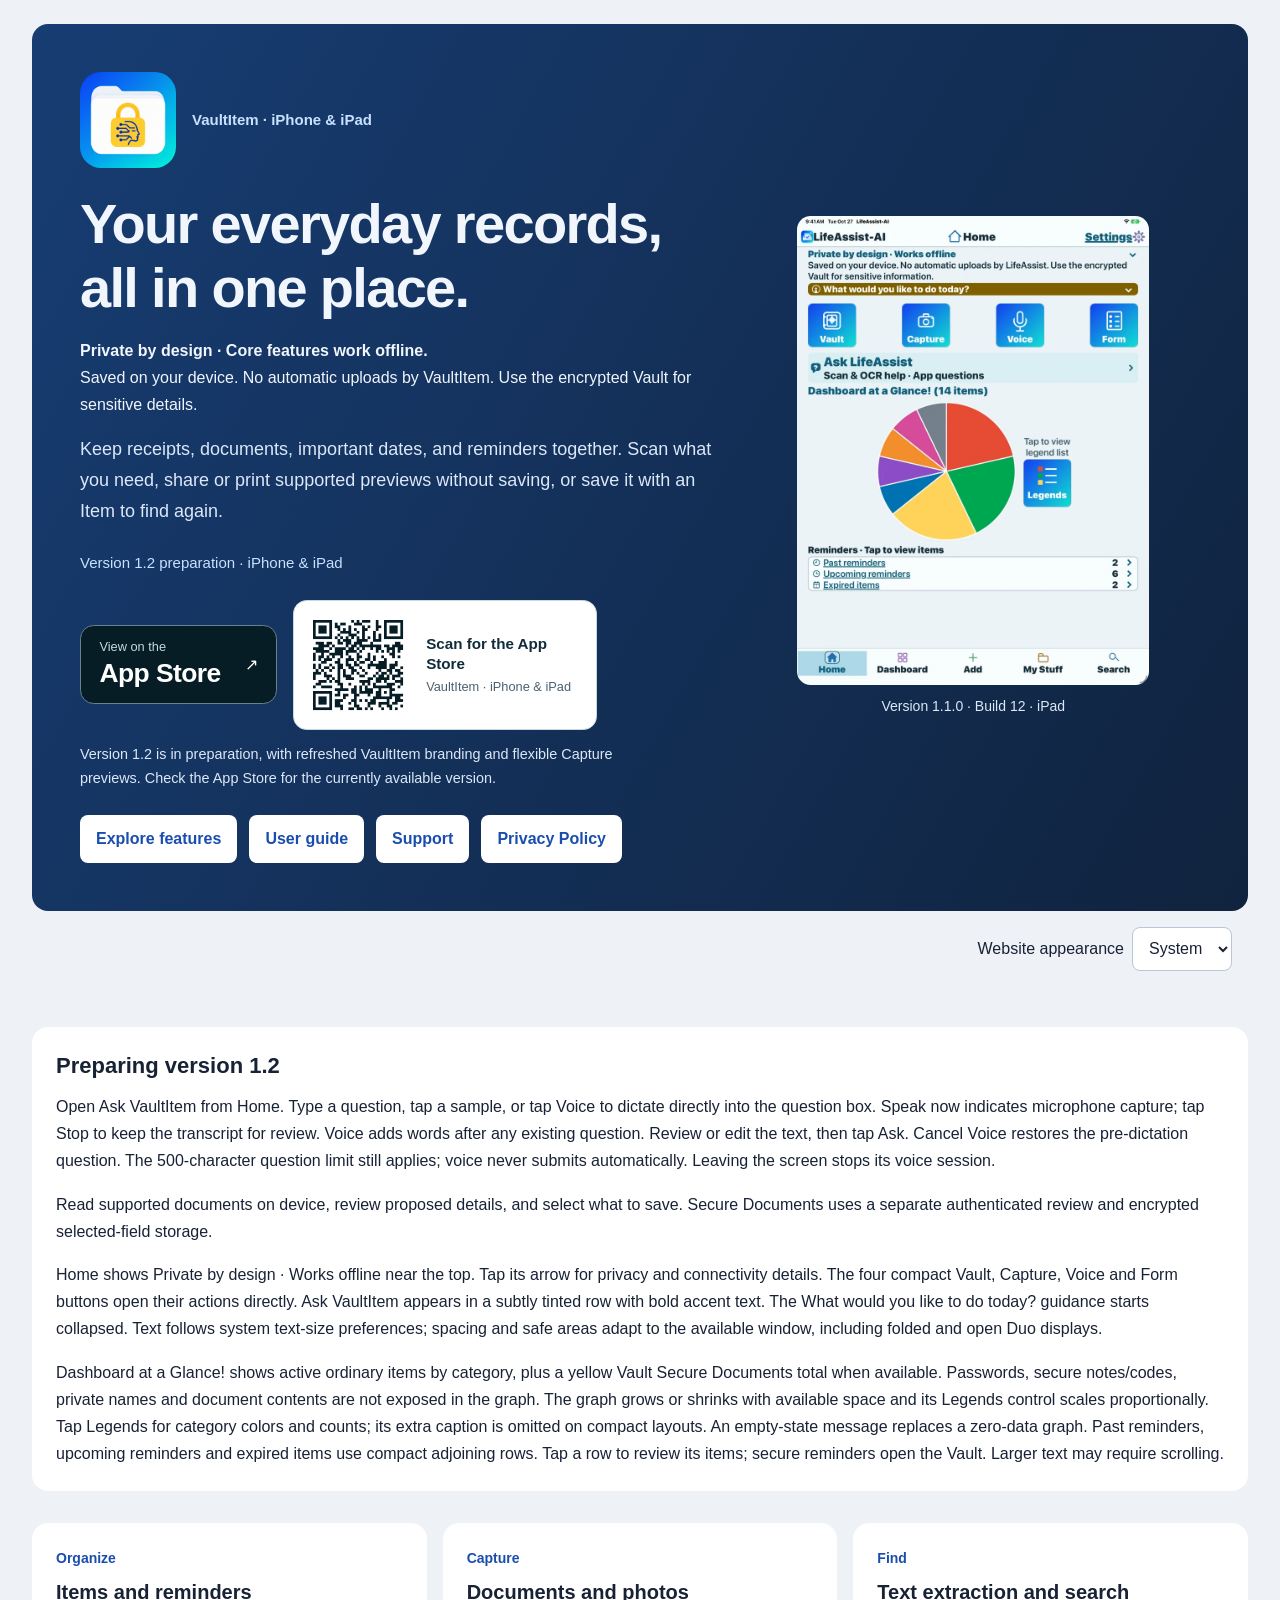
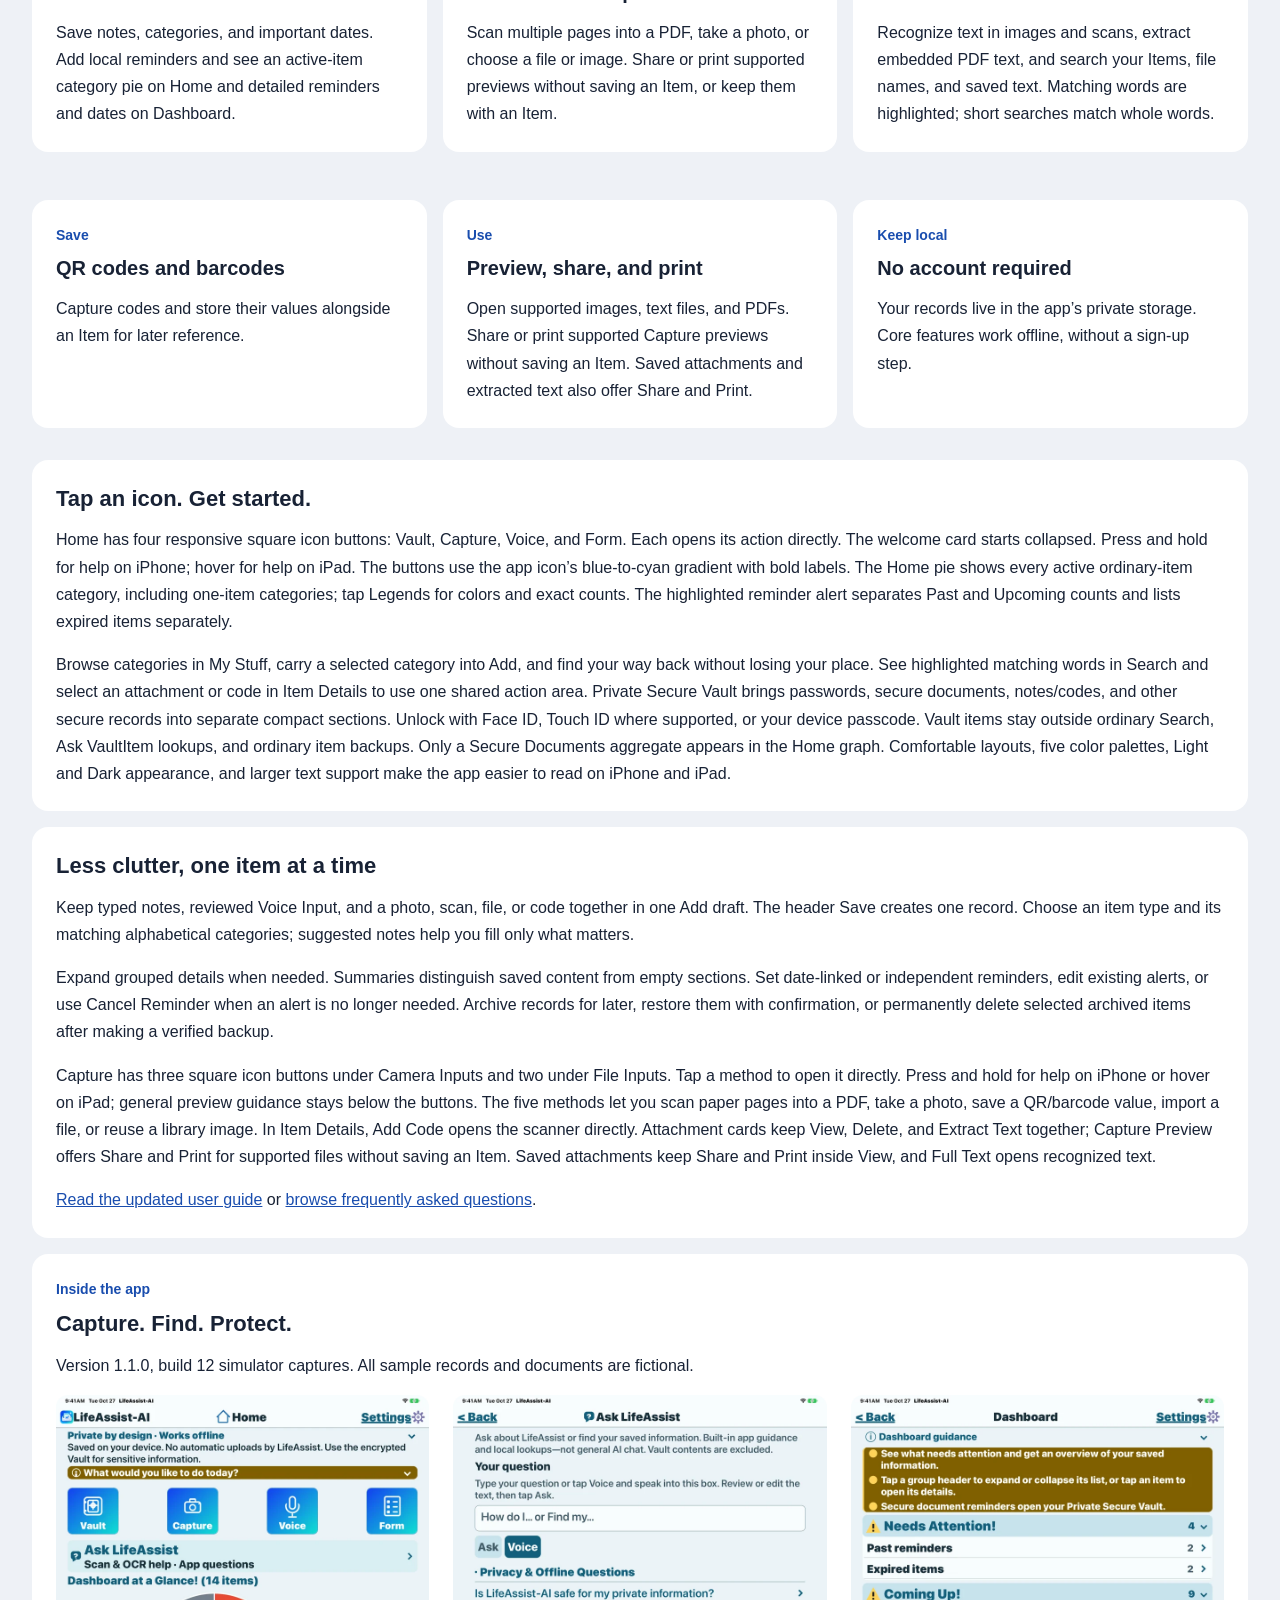
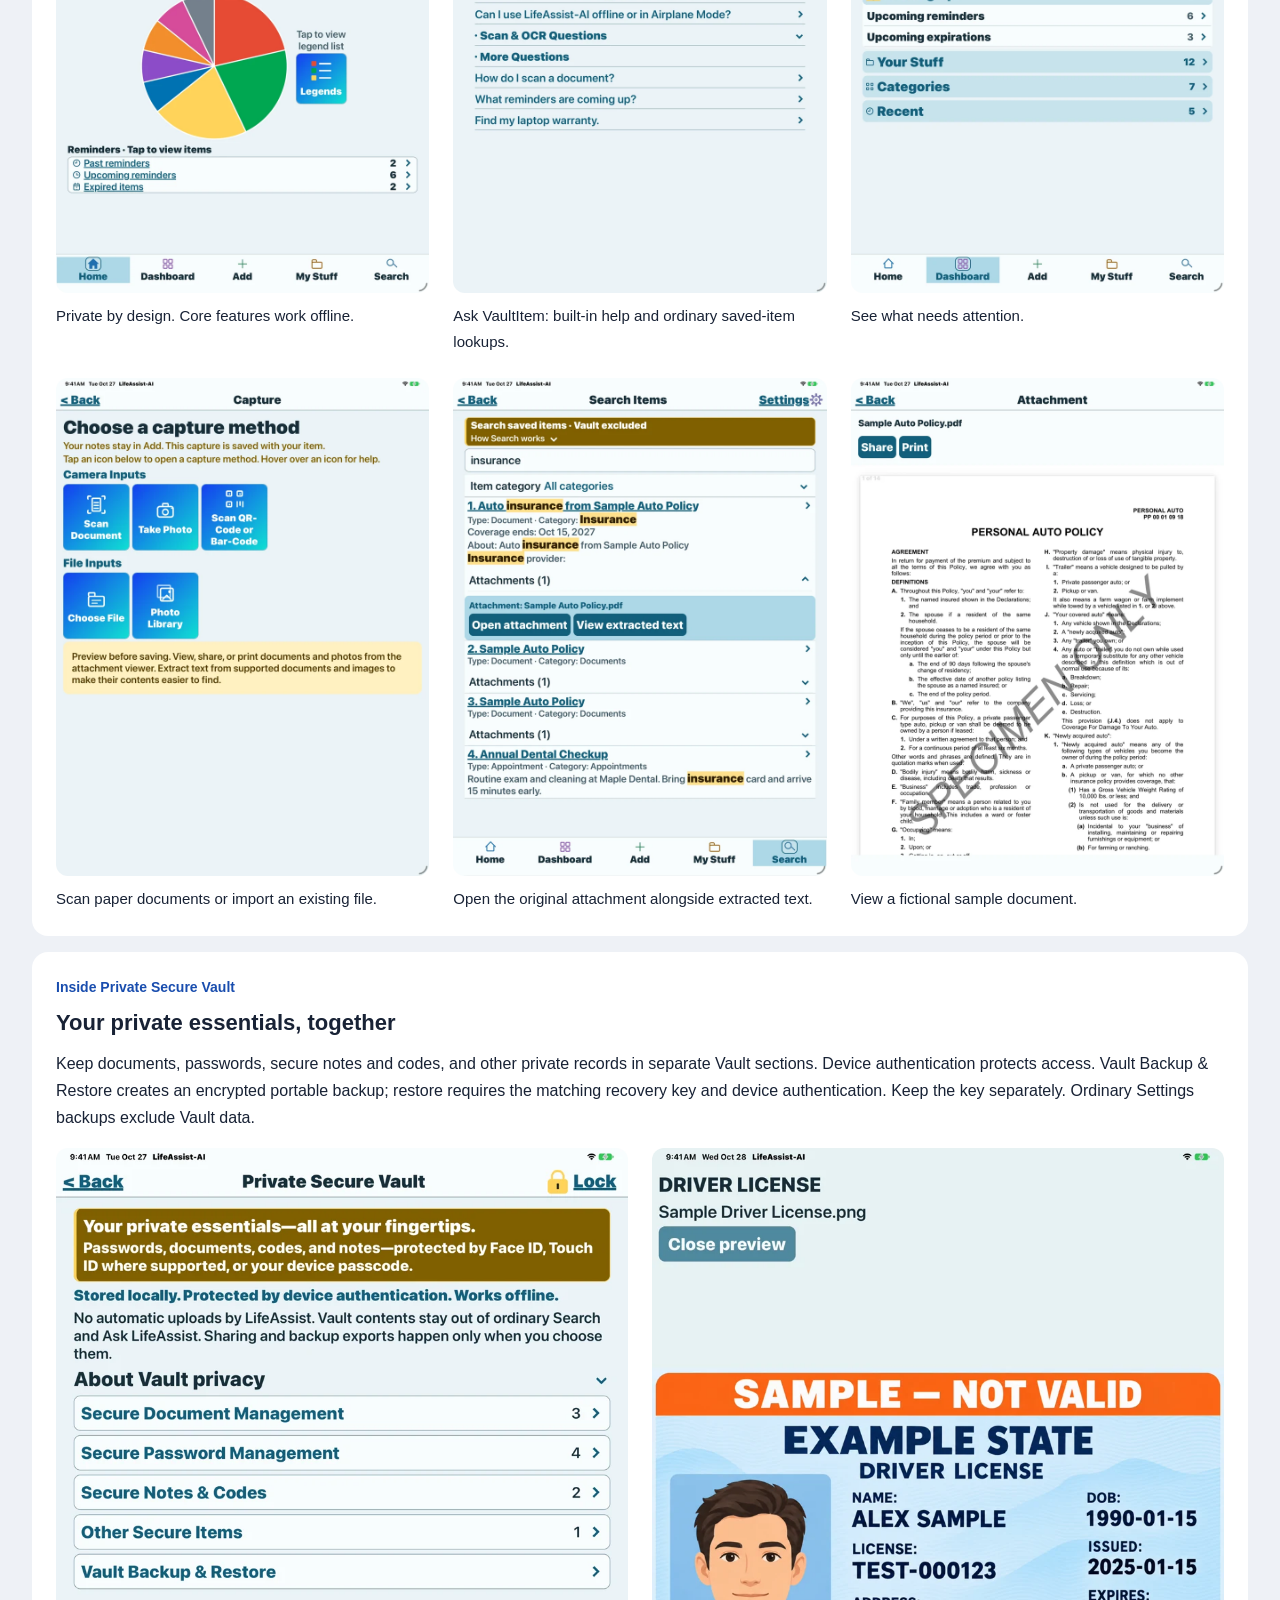
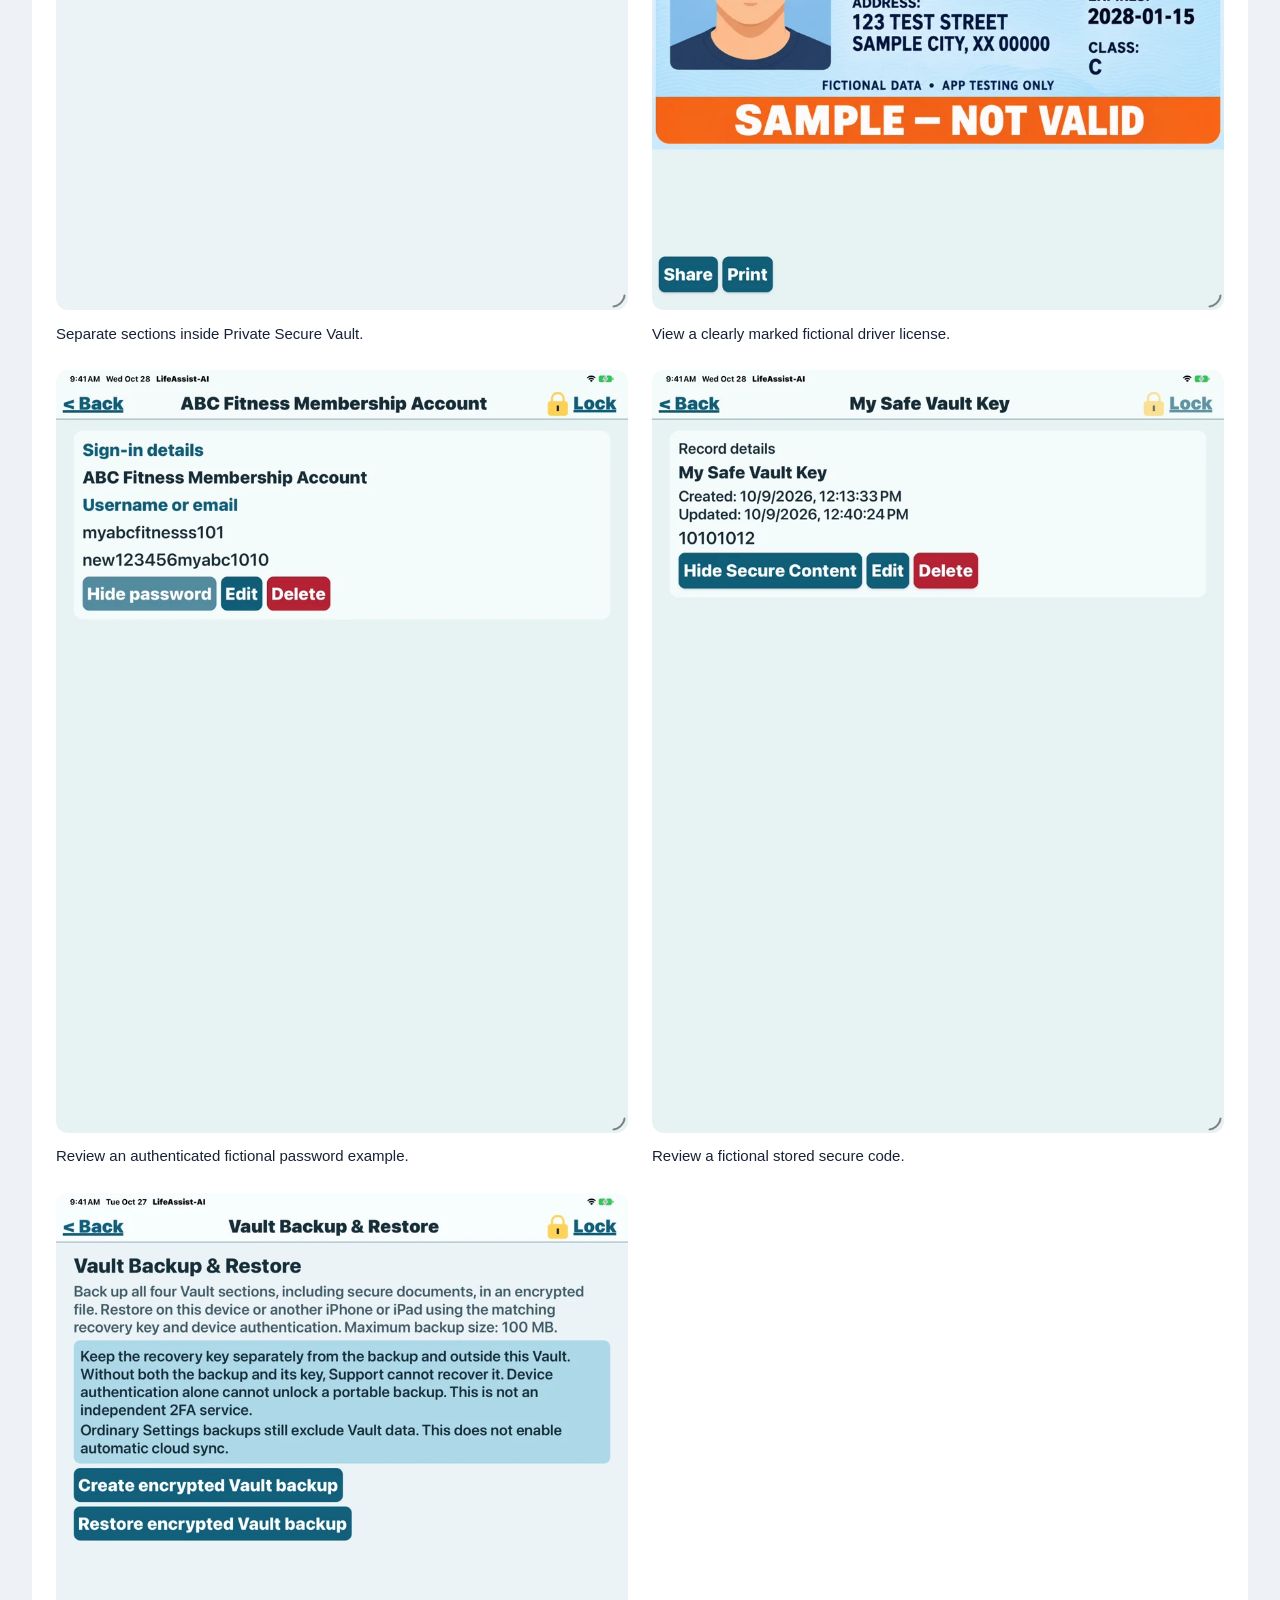
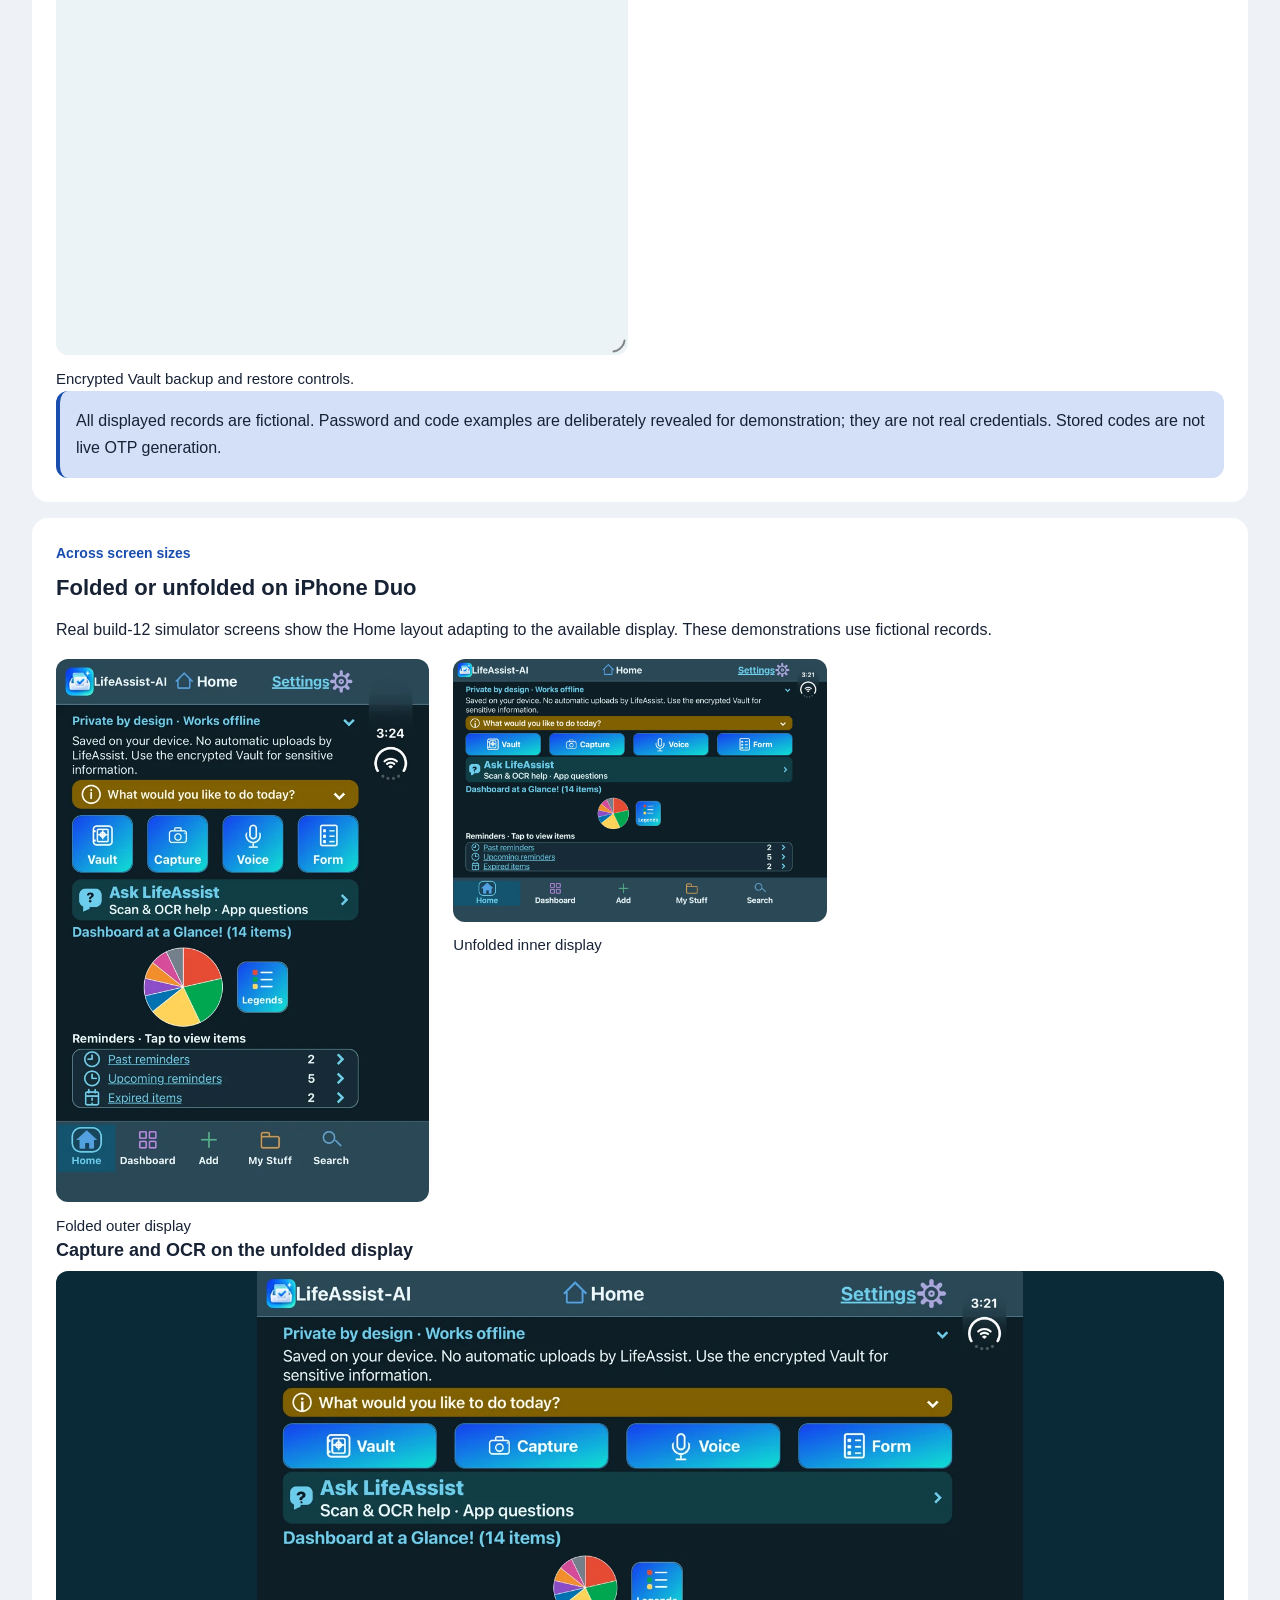
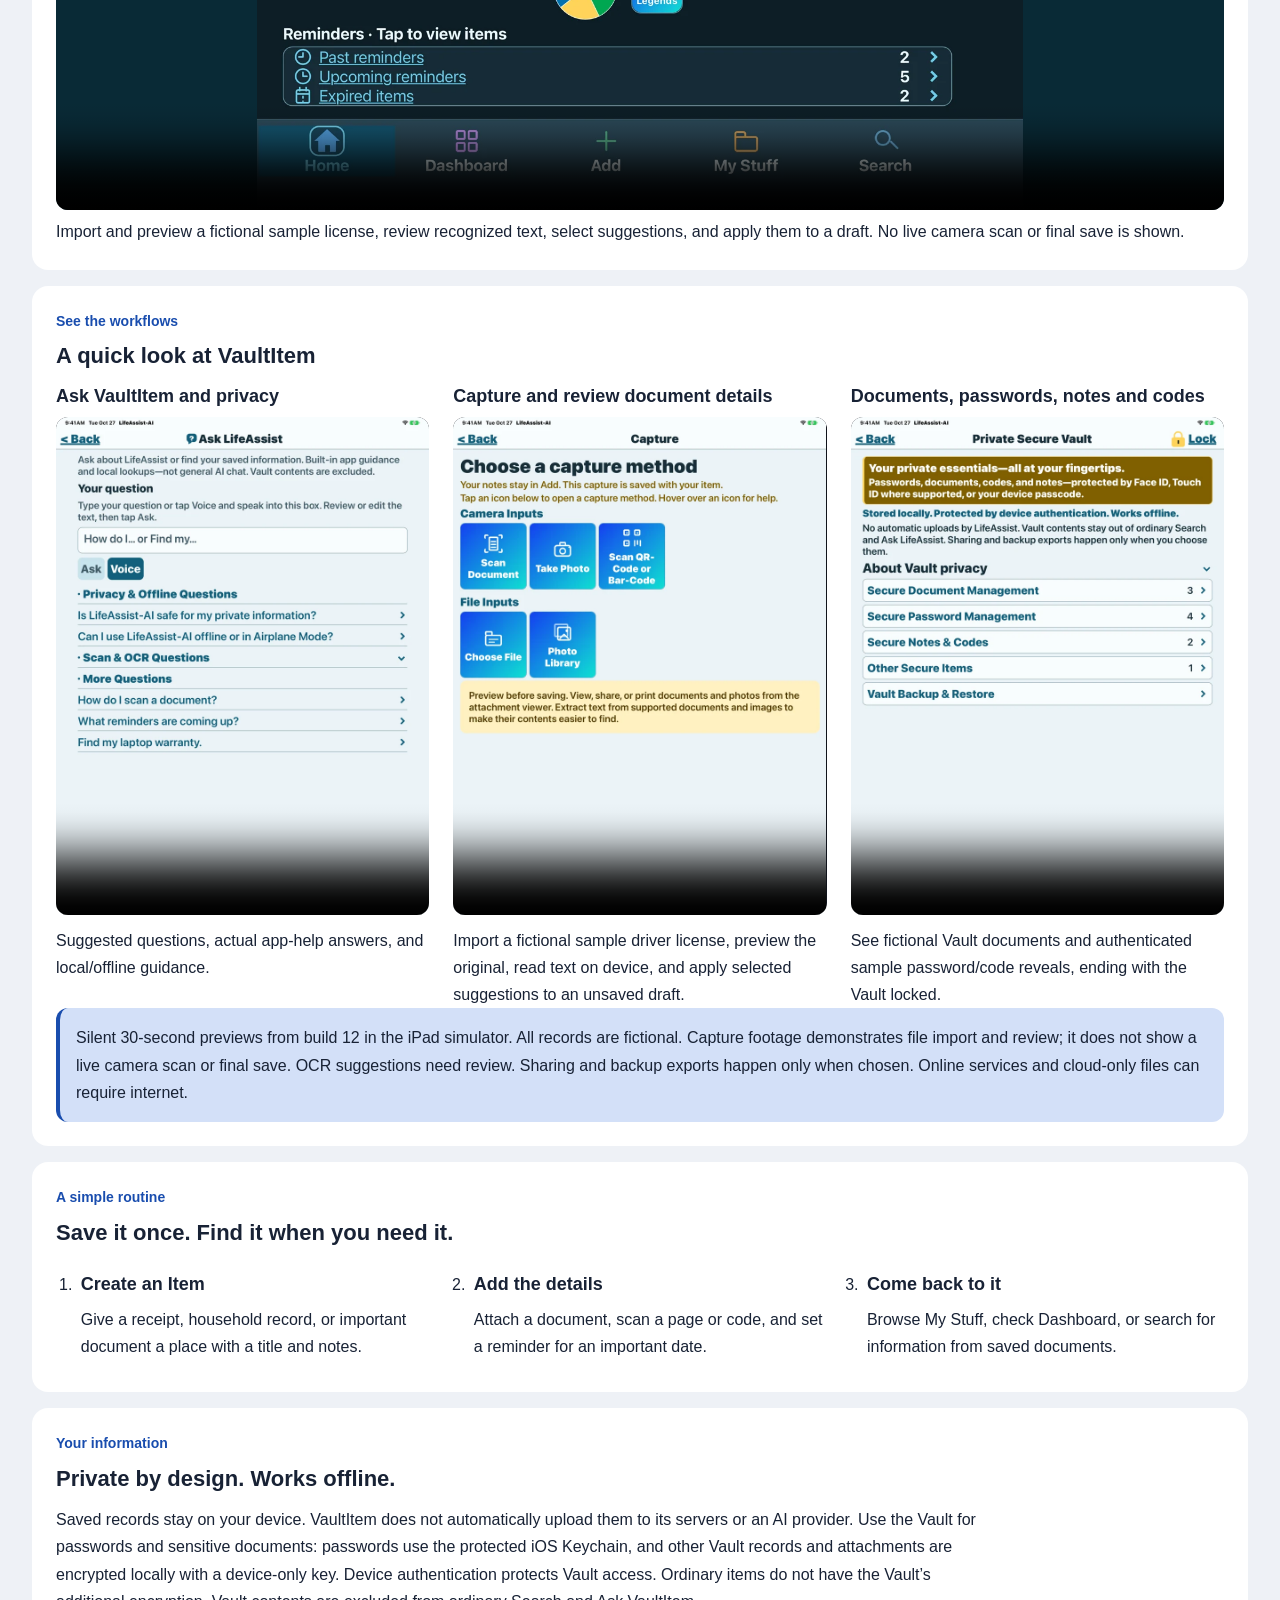
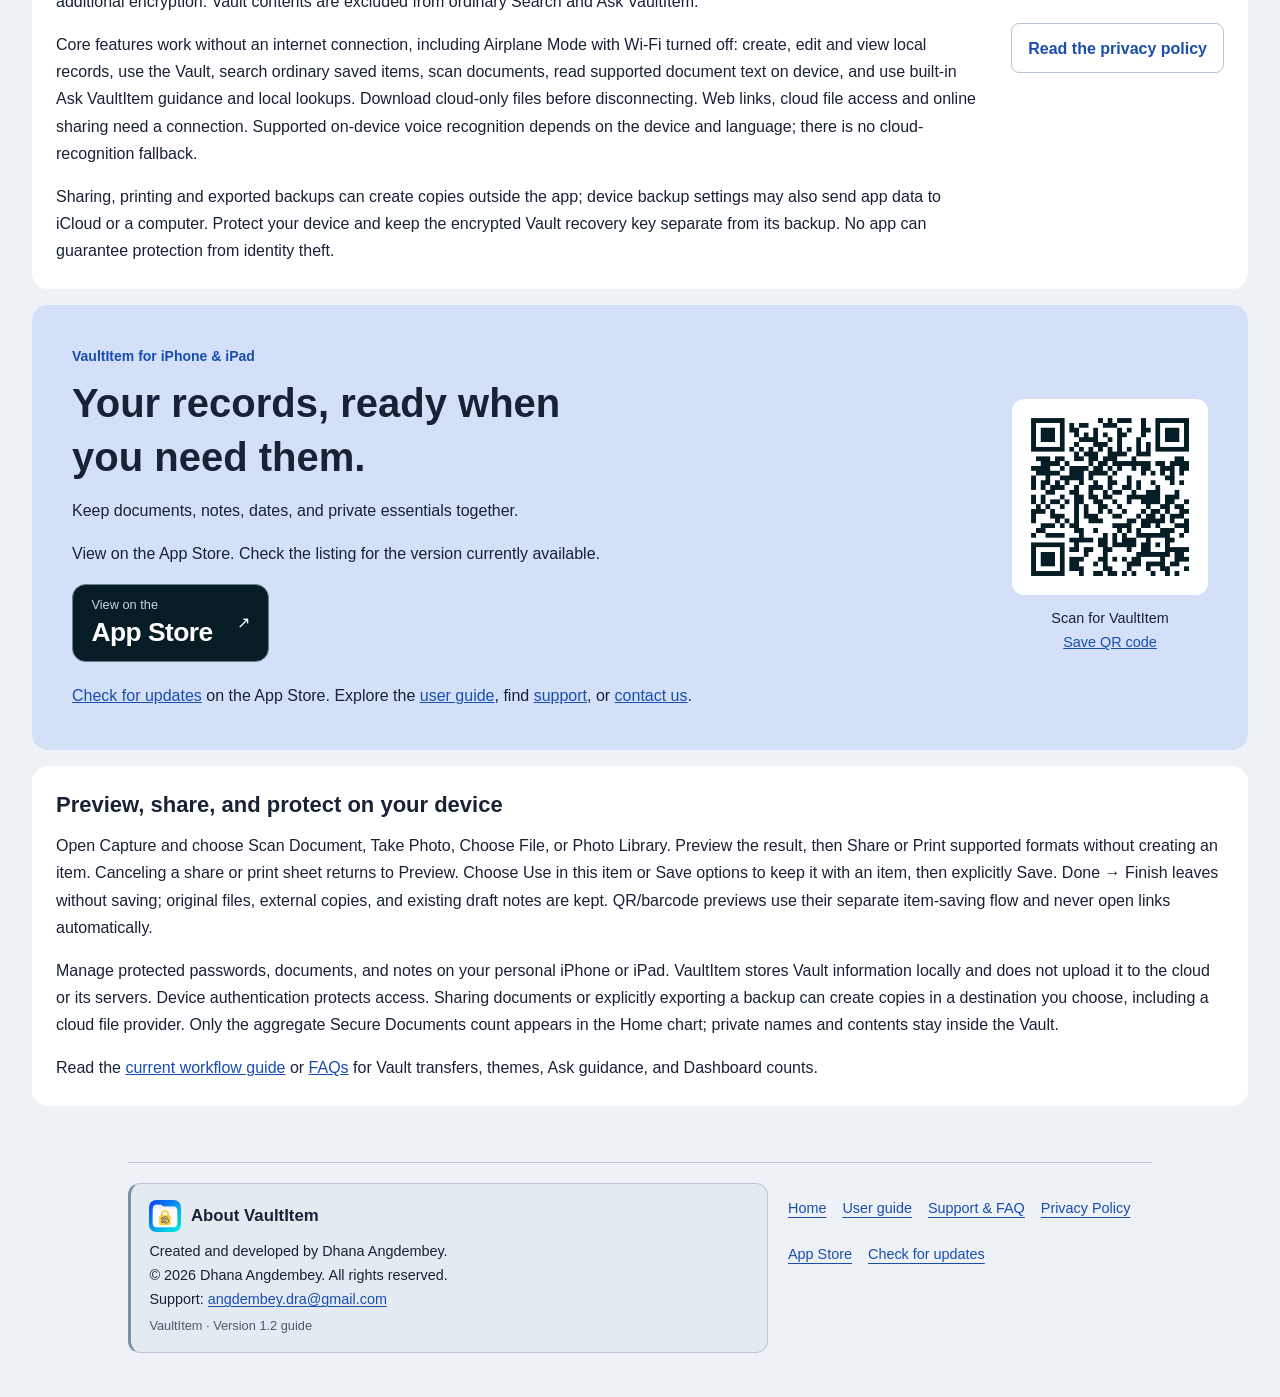
==== commit 281d44f8: "Update site branding to VaultItem" ====
--- a/docs/index.html
+++ b/docs/index.html
@@ -3,31 +3,31 @@
 <head>
 <meta charset="utf-8">
 <meta name="viewport" content="width=device-width, initial-scale=1">
-<title>VaultiCap — Documents, items and reminders</title>
+<title>VaultItem — Documents, items and reminders</title>
 <meta name="description" content="Organize everyday records on your iPhone or iPad with local items, reminders, document scanning, text extraction, and search. No account required.">
 <link rel="icon" type="image/png" sizes="32x32" href="assets/favicon-32.png">
 <link rel="apple-touch-icon" sizes="180x180" href="assets/apple-touch-icon.png">
 <meta property="og:image" content="https://angdembey.github.io/vaulticap-site/assets/app-icon.png">
 <meta property="og:image:width" content="1024">
 <meta property="og:image:height" content="1024">
-<meta property="og:image:alt" content="VaultiCap app icon: organizer cards and a checkmark on blue">
+<meta property="og:image:alt" content="VaultItem app icon: organizer cards and a checkmark on blue">
 <meta name="twitter:card" content="summary">
 <meta name="twitter:image" content="https://angdembey.github.io/vaulticap-site/assets/app-icon.png">
 <script src="appearance.js"></script>
 <link rel="stylesheet" href="styles.css?v=release110-20261023">
-<meta property="og:title" content="VaultiCap">
+<meta property="og:title" content="VaultItem">
 <meta property="og:description" content="Your everyday records, together on your iPhone or iPad.">
 </head>
 <body>
 <a class="skip" href="#content">Skip to content</a>
 <div class="page marketing-page">
 <header class="marketing-hero">
-<div class="hero-copy"><div class="hero-brand"><img class="app-icon hero-icon" src="assets/app-icon.png" width="96" height="96" alt=""><p class="eyebrow">VaultiCap · iPhone &amp; iPad</p></div><h1>Your everyday records,<br>all in one place.</h1><p><strong>Private by design · Core features work offline.</strong><br>Saved on your device. No automatic uploads by VaultiCap. Use the encrypted Vault for sensitive details.</p><p class="summary">Keep receipts, documents, important dates, and reminders together. Scan what you need, share or print supported previews without saving, or save it with an Item to find again.</p><p class="release-label">Version 1.2 preparation · iPhone &amp; iPad</p><div class="store-hero"><div class="store-actions"><a class="store-link" href="https://apps.apple.com/app/id6818905932" aria-describedby="app-store-status"><span><small>View on the</small><strong>App Store</strong></span><span aria-hidden="true">↗</span></a><a class="store-qr-mini" href="https://apps.apple.com/app/id6818905932" aria-describedby="app-store-status"><img src="assets/app-store-qr.png" width="492" height="492" alt="QR code for VaultiCap on the App Store"><span><strong>Scan for the App Store</strong><small>VaultiCap · iPhone &amp; iPad</small></span></a></div><p id="app-store-status" class="store-status">Version 1.2 is in preparation, with refreshed VaultiCap branding and flexible Capture previews. Check the App Store for the currently available version.</p></div><nav aria-label="Main navigation"><a href="#features">Explore features</a><a href="guide/">User guide</a><a href="support/">Support</a><a href="privacy/">Privacy Policy</a></nav></div>
-<aside class="hero-screen"><img src="assets/media/home.webp?v=build12-20261028" width="660" height="880" alt="VaultiCap build 12 Home on iPad with privacy guidance, Ask VaultiCap and reminders"><p>Version 1.1.0 · Build 12 · iPad</p></aside>
+<div class="hero-copy"><div class="hero-brand"><img class="app-icon hero-icon" src="assets/app-icon.png" width="96" height="96" alt=""><p class="eyebrow">VaultItem · iPhone &amp; iPad</p></div><h1>Your everyday records,<br>all in one place.</h1><p><strong>Private by design · Core features work offline.</strong><br>Saved on your device. No automatic uploads by VaultItem. Use the encrypted Vault for sensitive details.</p><p class="summary">Keep receipts, documents, important dates, and reminders together. Scan what you need, share or print supported previews without saving, or save it with an Item to find again.</p><p class="release-label">Version 1.2 preparation · iPhone &amp; iPad</p><div class="store-hero"><div class="store-actions"><a class="store-link" href="https://apps.apple.com/app/id6818905932" aria-describedby="app-store-status"><span><small>View on the</small><strong>App Store</strong></span><span aria-hidden="true">↗</span></a><a class="store-qr-mini" href="https://apps.apple.com/app/id6818905932" aria-describedby="app-store-status"><img src="assets/app-store-qr.png" width="492" height="492" alt="QR code for VaultItem on the App Store"><span><strong>Scan for the App Store</strong><small>VaultItem · iPhone &amp; iPad</small></span></a></div><p id="app-store-status" class="store-status">Version 1.2 is in preparation, with refreshed VaultItem branding and flexible Capture previews. Check the App Store for the currently available version.</p></div><nav aria-label="Main navigation"><a href="#features">Explore features</a><a href="guide/">User guide</a><a href="support/">Support</a><a href="privacy/">Privacy Policy</a></nav></div>
+<aside class="hero-screen"><img src="assets/media/home.webp?v=build12-20261028" width="660" height="880" alt="VaultItem build 12 Home on iPad with privacy guidance, Ask VaultItem and reminders"><p>Version 1.1.0 · Build 12 · iPad</p></aside>
 </header>
 <div class="appearance-control"><label for="site-appearance">Website appearance</label><select id="site-appearance"><option value="system">System</option><option value="light">Light</option><option value="dark">Dark</option></select></div>
 <main id="content">
-<section id="new-in-11"><h2>Preparing version 1.2</h2><p>Open Ask VaultiCap from Home. Type a question, tap a sample, or tap Voice to dictate directly into the question box. Speak now indicates microphone capture; tap Stop to keep the transcript for review. Voice adds words after any existing question. Review or edit the text, then tap Ask. Cancel Voice restores the pre-dictation question. The 500-character question limit still applies; voice never submits automatically. Leaving the screen stops its voice session.</p><p>Read supported documents on device, review proposed details, and select what to save. Secure Documents uses a separate authenticated review and encrypted selected-field storage.</p><p>Home shows Private by design · Works offline near the top. Tap its arrow for privacy and connectivity details. The four compact Vault, Capture, Voice and Form buttons open their actions directly. Ask VaultiCap appears in a subtly tinted row with bold accent text. The What would you like to do today? guidance starts collapsed. Text follows system text-size preferences; spacing and safe areas adapt to the available window, including folded and open Duo displays.</p><p>Dashboard at a Glance! shows active ordinary items by category, plus a yellow Vault Secure Documents total when available. Passwords, secure notes/codes, private names and document contents are not exposed in the graph. The graph grows or shrinks with available space and its Legends control scales proportionally. Tap Legends for category colors and counts; its extra caption is omitted on compact layouts. An empty-state message replaces a zero-data graph. Past reminders, upcoming reminders and expired items use compact adjoining rows. Tap a row to review its items; secure reminders open the Vault. Larger text may require scrolling.</p></section><section class="feature-grid" id="features" aria-label="Version 1.1 features">
+<section id="new-in-11"><h2>Preparing version 1.2</h2><p>Open Ask VaultItem from Home. Type a question, tap a sample, or tap Voice to dictate directly into the question box. Speak now indicates microphone capture; tap Stop to keep the transcript for review. Voice adds words after any existing question. Review or edit the text, then tap Ask. Cancel Voice restores the pre-dictation question. The 500-character question limit still applies; voice never submits automatically. Leaving the screen stops its voice session.</p><p>Read supported documents on device, review proposed details, and select what to save. Secure Documents uses a separate authenticated review and encrypted selected-field storage.</p><p>Home shows Private by design · Works offline near the top. Tap its arrow for privacy and connectivity details. The four compact Vault, Capture, Voice and Form buttons open their actions directly. Ask VaultItem appears in a subtly tinted row with bold accent text. The What would you like to do today? guidance starts collapsed. Text follows system text-size preferences; spacing and safe areas adapt to the available window, including folded and open Duo displays.</p><p>Dashboard at a Glance! shows active ordinary items by category, plus a yellow Vault Secure Documents total when available. Passwords, secure notes/codes, private names and document contents are not exposed in the graph. The graph grows or shrinks with available space and its Legends control scales proportionally. Tap Legends for category colors and counts; its extra caption is omitted on compact layouts. An empty-state message replaces a zero-data graph. Past reminders, upcoming reminders and expired items use compact adjoining rows. Tap a row to review its items; secure reminders open the Vault. Larger text may require scrolling.</p></section><section class="feature-grid" id="features" aria-label="Version 1.1 features">
 <article><p class="feature-label">Organize</p><h2>Items and reminders</h2><p>Save notes, categories, and important dates. Add local reminders and see an active-item category pie on Home and detailed reminders and dates on Dashboard.</p></article>
 <article><p class="feature-label">Capture</p><h2>Documents and photos</h2><p>Scan multiple pages into a PDF, take a photo, or choose a file or image. Share or print supported previews without saving an Item, or keep them with an Item.</p></article>
 <article><p class="feature-label">Find</p><h2>Text extraction and search</h2><p>Recognize text in images and scans, extract embedded PDF text, and search your Items, file names, and saved text. Matching words are highlighted; short searches match whole words.</p></article>
@@ -35,14 +35,14 @@
 <article><p class="feature-label">Use</p><h2>Preview, share, and print</h2><p>Open supported images, text files, and PDFs. Share or print supported Capture previews without saving an Item. Saved attachments and extracted text also offer Share and Print.</p></article>
 <article><p class="feature-label">Keep local</p><h2>No account required</h2><p>Your records live in the app’s private storage. Core features work offline, without a sign-up step.</p></article>
 </section>
-<section><h2>Tap an icon. Get started.</h2><p>Home has four responsive square icon buttons: Vault, Capture, Voice, and Form. Each opens its action directly. The welcome card starts collapsed. Press and hold for help on iPhone; hover for help on iPad. The buttons use the app icon’s blue-to-cyan gradient with bold labels. The Home pie shows every active ordinary-item category, including one-item categories; tap Legends for colors and exact counts. The highlighted reminder alert separates Past and Upcoming counts and lists expired items separately.</p><p>Browse categories in My Stuff, carry a selected category into Add, and find your way back without losing your place. See highlighted matching words in Search and select an attachment or code in Item Details to use one shared action area. Private Secure Vault brings passwords, secure documents, notes/codes, and other secure records into separate compact sections. Unlock with Face ID, Touch ID where supported, or your device passcode. Vault items stay outside ordinary Search, Ask VaultiCap lookups, and ordinary item backups. Only a Secure Documents aggregate appears in the Home graph. Comfortable layouts, five color palettes, Light and Dark appearance, and larger text support make the app easier to read on iPhone and iPad.</p></section>
-<section><h2>Less clutter, one item at a time</h2><p>Keep typed notes, reviewed Voice Input, and a photo, scan, file, or code together in one Add draft. The header Save creates one record. Choose an item type and its matching alphabetical categories; suggested notes help you fill only what matters.</p><p>Expand grouped details when needed. Summaries distinguish saved content from empty sections. Set date-linked or independent reminders, edit existing alerts, or use Cancel Reminder when an alert is no longer needed. Archive records for later, restore them with confirmation, or permanently delete selected archived items after making a verified backup.</p><p>Capture has three square icon buttons under Camera Inputs and two under File Inputs. Tap a method to open it directly. Press and hold for help on iPhone or hover on iPad; general preview guidance stays below the buttons. The five methods let you scan paper pages into a PDF, take a photo, save a QR/barcode value, import a file, or reuse a library image. In Item Details, Add Code opens the scanner directly. Attachment cards keep View, Delete, and Extract Text together; Capture Preview offers Share and Print for supported files without saving an Item. Saved attachments keep Share and Print inside View, and Full Text opens recognized text.</p><p><a href="guide/">Read the updated user guide</a> or <a href="support/">browse frequently asked questions</a>.</p></section><section id="screens"><p class="feature-label">Inside the app</p><h2>Capture. Find. Protect.</h2><p>Version 1.1.0, build 12 simulator captures. All sample records and documents are fictional.</p><div class="screenshot-grid"><figure><a href="assets/media/home.webp?v=build12-20261028"><img src="assets/media/home.webp?v=build12-20261028" width="840" height="1120" loading="lazy" alt="Private by design. Core features work offline."></a><figcaption>Private by design. Core features work offline.</figcaption></figure><figure><a href="assets/media/ask.webp?v=build12-20261028"><img src="assets/media/ask.webp?v=build12-20261028" width="840" height="1120" loading="lazy" alt="Ask VaultiCap: built-in help and ordinary saved-item lookups."></a><figcaption>Ask VaultiCap: built-in help and ordinary saved-item lookups.</figcaption></figure><figure><a href="assets/media/dashboard.webp?v=build12-20261028"><img src="assets/media/dashboard.webp?v=build12-20261028" width="840" height="1120" loading="lazy" alt="See what needs attention."></a><figcaption>See what needs attention.</figcaption></figure><figure><a href="assets/media/capture.webp?v=build12-20261028"><img src="assets/media/capture.webp?v=build12-20261028" width="840" height="1120" loading="lazy" alt="Scan paper documents or import an existing file."></a><figcaption>Scan paper documents or import an existing file.</figcaption></figure><figure><a href="assets/media/search.webp?v=build12-20261028"><img src="assets/media/search.webp?v=build12-20261028" width="840" height="1120" loading="lazy" alt="Open the original attachment alongside extracted text."></a><figcaption>Open the original attachment alongside extracted text.</figcaption></figure><figure><a href="assets/media/document.webp?v=build12-20261028"><img src="assets/media/document.webp?v=build12-20261028" width="840" height="1120" loading="lazy" alt="View a fictional sample document."></a><figcaption>View a fictional sample document.</figcaption></figure></div></section><section id="vault-features"><p class="feature-label">Inside Private Secure Vault</p><h2>Your private essentials, together</h2><p>Keep documents, passwords, secure notes and codes, and other private records in separate Vault sections. Device authentication protects access. Vault Backup &amp; Restore creates an encrypted portable backup; restore requires the matching recovery key and device authentication. Keep the key separately. Ordinary Settings backups exclude Vault data.</p><div class="screenshot-grid vault-screens"><figure><a href="assets/media/vault.webp?v=build12-20261028"><img src="assets/media/vault.webp?v=build12-20261028" width="840" height="1120" loading="lazy" alt="Separate sections inside Private Secure Vault."></a><figcaption>Separate sections inside Private Secure Vault.</figcaption></figure><figure><a href="assets/media/vault-documents.webp?v=build12-20261028"><img src="assets/media/vault-documents.webp?v=build12-20261028" width="840" height="1120" loading="lazy" alt="View a clearly marked fictional driver license."></a><figcaption>View a clearly marked fictional driver license.</figcaption></figure><figure><a href="assets/media/vault-passwords.webp?v=build12-20261028"><img src="assets/media/vault-passwords.webp?v=build12-20261028" width="840" height="1120" loading="lazy" alt="Review an authenticated fictional password example."></a><figcaption>Review an authenticated fictional password example.</figcaption></figure><figure><a href="assets/media/vault-notes.webp?v=build12-20261028"><img src="assets/media/vault-notes.webp?v=build12-20261028" width="840" height="1120" loading="lazy" alt="Review a fictional stored secure code."></a><figcaption>Review a fictional stored secure code.</figcaption></figure><figure><a href="assets/media/vault-backup.webp?v=build12-20261028"><img src="assets/media/vault-backup.webp?v=build12-20261028" width="840" height="1120" loading="lazy" alt="Encrypted Vault backup and restore controls."></a><figcaption>Encrypted Vault backup and restore controls.</figcaption></figure></div><p class="hint">All displayed records are fictional. Password and code examples are deliberately revealed for demonstration; they are not real credentials. Stored codes are not live OTP generation.</p></section><section id="duo-media"><p class="feature-label">Across screen sizes</p><h2>Folded or unfolded on iPhone Duo</h2><p>Real build-12 simulator screens show the Home layout adapting to the available display. These demonstrations use fictional records.</p><div class="screenshot-grid"><figure><img src="assets/media/duo-folded.webp?v=build12-20261028" loading="lazy" alt="Home on the folded Duo outer display"><figcaption>Folded outer display</figcaption></figure><figure><img src="assets/media/duo-open.webp?v=build12-20261028" loading="lazy" alt="Home on the unfolded Duo inner display"><figcaption>Unfolded inner display</figcaption></figure></div><h3>Capture and OCR on the unfolded display</h3><video controls playsinline preload="none" poster="assets/media/duo-open.webp?v=build12-20261028" style="width:100%;aspect-ratio:1920/886;background:#092a36;border-radius:.75rem" aria-label="Unfolded Duo landscape Capture and OCR demonstration"><source src="assets/media/duo-capture.mp4?v=build12-20261028" type="video/mp4"></video><p>Import and preview a fictional sample license, review recognized text, select suggestions, and apply them to a draft. No live camera scan or final save is shown.</p></section><section id="previews"><p class="feature-label">See the workflows</p><h2>A quick look at VaultiCap</h2><div class="preview-grid"><article><h3>Ask VaultiCap and privacy</h3><video controls playsinline preload="none" poster="assets/media/ask.webp?v=build12-20261028" aria-label="Ask VaultiCap and privacy"><source src="assets/media/overview.mp4?v=build12-20261028" type="video/mp4"><a href="assets/media/overview.mp4?v=build12-20261028">Download the preview</a></video><p>Suggested questions, actual app-help answers, and local/offline guidance.</p></article><article><h3>Capture and review document details</h3><video controls playsinline preload="none" poster="assets/media/capture.webp?v=build12-20261028" aria-label="Capture and review document details"><source src="assets/media/documents.mp4?v=build12-20261028" type="video/mp4"><a href="assets/media/documents.mp4?v=build12-20261028">Download the preview</a></video><p>Import a fictional sample driver license, preview the original, read text on device, and apply selected suggestions to an unsaved draft.</p></article><article><h3>Documents, passwords, notes and codes</h3><video controls playsinline preload="none" poster="assets/media/vault.webp?v=build12-20261028" aria-label="Documents, passwords, notes and codes"><source src="assets/media/vault.mp4?v=build12-20261028" type="video/mp4"><a href="assets/media/vault.mp4?v=build12-20261028">Download the preview</a></video><p>See fictional Vault documents and authenticated sample password/code reveals, ending with the Vault locked.</p></article></div><p class="hint">Silent 30-second previews from build 12 in the iPad simulator. All records are fictional. Capture footage demonstrates file import and review; it does not show a live camera scan or final save. OCR suggestions need review. Sharing and backup exports happen only when chosen. Online services and cloud-only files can require internet.</p></section>
+<section><h2>Tap an icon. Get started.</h2><p>Home has four responsive square icon buttons: Vault, Capture, Voice, and Form. Each opens its action directly. The welcome card starts collapsed. Press and hold for help on iPhone; hover for help on iPad. The buttons use the app icon’s blue-to-cyan gradient with bold labels. The Home pie shows every active ordinary-item category, including one-item categories; tap Legends for colors and exact counts. The highlighted reminder alert separates Past and Upcoming counts and lists expired items separately.</p><p>Browse categories in My Stuff, carry a selected category into Add, and find your way back without losing your place. See highlighted matching words in Search and select an attachment or code in Item Details to use one shared action area. Private Secure Vault brings passwords, secure documents, notes/codes, and other secure records into separate compact sections. Unlock with Face ID, Touch ID where supported, or your device passcode. Vault items stay outside ordinary Search, Ask VaultItem lookups, and ordinary item backups. Only a Secure Documents aggregate appears in the Home graph. Comfortable layouts, five color palettes, Light and Dark appearance, and larger text support make the app easier to read on iPhone and iPad.</p></section>
+<section><h2>Less clutter, one item at a time</h2><p>Keep typed notes, reviewed Voice Input, and a photo, scan, file, or code together in one Add draft. The header Save creates one record. Choose an item type and its matching alphabetical categories; suggested notes help you fill only what matters.</p><p>Expand grouped details when needed. Summaries distinguish saved content from empty sections. Set date-linked or independent reminders, edit existing alerts, or use Cancel Reminder when an alert is no longer needed. Archive records for later, restore them with confirmation, or permanently delete selected archived items after making a verified backup.</p><p>Capture has three square icon buttons under Camera Inputs and two under File Inputs. Tap a method to open it directly. Press and hold for help on iPhone or hover on iPad; general preview guidance stays below the buttons. The five methods let you scan paper pages into a PDF, take a photo, save a QR/barcode value, import a file, or reuse a library image. In Item Details, Add Code opens the scanner directly. Attachment cards keep View, Delete, and Extract Text together; Capture Preview offers Share and Print for supported files without saving an Item. Saved attachments keep Share and Print inside View, and Full Text opens recognized text.</p><p><a href="guide/">Read the updated user guide</a> or <a href="support/">browse frequently asked questions</a>.</p></section><section id="screens"><p class="feature-label">Inside the app</p><h2>Capture. Find. Protect.</h2><p>Version 1.1.0, build 12 simulator captures. All sample records and documents are fictional.</p><div class="screenshot-grid"><figure><a href="assets/media/home.webp?v=build12-20261028"><img src="assets/media/home.webp?v=build12-20261028" width="840" height="1120" loading="lazy" alt="Private by design. Core features work offline."></a><figcaption>Private by design. Core features work offline.</figcaption></figure><figure><a href="assets/media/ask.webp?v=build12-20261028"><img src="assets/media/ask.webp?v=build12-20261028" width="840" height="1120" loading="lazy" alt="Ask VaultItem: built-in help and ordinary saved-item lookups."></a><figcaption>Ask VaultItem: built-in help and ordinary saved-item lookups.</figcaption></figure><figure><a href="assets/media/dashboard.webp?v=build12-20261028"><img src="assets/media/dashboard.webp?v=build12-20261028" width="840" height="1120" loading="lazy" alt="See what needs attention."></a><figcaption>See what needs attention.</figcaption></figure><figure><a href="assets/media/capture.webp?v=build12-20261028"><img src="assets/media/capture.webp?v=build12-20261028" width="840" height="1120" loading="lazy" alt="Scan paper documents or import an existing file."></a><figcaption>Scan paper documents or import an existing file.</figcaption></figure><figure><a href="assets/media/search.webp?v=build12-20261028"><img src="assets/media/search.webp?v=build12-20261028" width="840" height="1120" loading="lazy" alt="Open the original attachment alongside extracted text."></a><figcaption>Open the original attachment alongside extracted text.</figcaption></figure><figure><a href="assets/media/document.webp?v=build12-20261028"><img src="assets/media/document.webp?v=build12-20261028" width="840" height="1120" loading="lazy" alt="View a fictional sample document."></a><figcaption>View a fictional sample document.</figcaption></figure></div></section><section id="vault-features"><p class="feature-label">Inside Private Secure Vault</p><h2>Your private essentials, together</h2><p>Keep documents, passwords, secure notes and codes, and other private records in separate Vault sections. Device authentication protects access. Vault Backup &amp; Restore creates an encrypted portable backup; restore requires the matching recovery key and device authentication. Keep the key separately. Ordinary Settings backups exclude Vault data.</p><div class="screenshot-grid vault-screens"><figure><a href="assets/media/vault.webp?v=build12-20261028"><img src="assets/media/vault.webp?v=build12-20261028" width="840" height="1120" loading="lazy" alt="Separate sections inside Private Secure Vault."></a><figcaption>Separate sections inside Private Secure Vault.</figcaption></figure><figure><a href="assets/media/vault-documents.webp?v=build12-20261028"><img src="assets/media/vault-documents.webp?v=build12-20261028" width="840" height="1120" loading="lazy" alt="View a clearly marked fictional driver license."></a><figcaption>View a clearly marked fictional driver license.</figcaption></figure><figure><a href="assets/media/vault-passwords.webp?v=build12-20261028"><img src="assets/media/vault-passwords.webp?v=build12-20261028" width="840" height="1120" loading="lazy" alt="Review an authenticated fictional password example."></a><figcaption>Review an authenticated fictional password example.</figcaption></figure><figure><a href="assets/media/vault-notes.webp?v=build12-20261028"><img src="assets/media/vault-notes.webp?v=build12-20261028" width="840" height="1120" loading="lazy" alt="Review a fictional stored secure code."></a><figcaption>Review a fictional stored secure code.</figcaption></figure><figure><a href="assets/media/vault-backup.webp?v=build12-20261028"><img src="assets/media/vault-backup.webp?v=build12-20261028" width="840" height="1120" loading="lazy" alt="Encrypted Vault backup and restore controls."></a><figcaption>Encrypted Vault backup and restore controls.</figcaption></figure></div><p class="hint">All displayed records are fictional. Password and code examples are deliberately revealed for demonstration; they are not real credentials. Stored codes are not live OTP generation.</p></section><section id="duo-media"><p class="feature-label">Across screen sizes</p><h2>Folded or unfolded on iPhone Duo</h2><p>Real build-12 simulator screens show the Home layout adapting to the available display. These demonstrations use fictional records.</p><div class="screenshot-grid"><figure><img src="assets/media/duo-folded.webp?v=build12-20261028" loading="lazy" alt="Home on the folded Duo outer display"><figcaption>Folded outer display</figcaption></figure><figure><img src="assets/media/duo-open.webp?v=build12-20261028" loading="lazy" alt="Home on the unfolded Duo inner display"><figcaption>Unfolded inner display</figcaption></figure></div><h3>Capture and OCR on the unfolded display</h3><video controls playsinline preload="none" poster="assets/media/duo-open.webp?v=build12-20261028" style="width:100%;aspect-ratio:1920/886;background:#092a36;border-radius:.75rem" aria-label="Unfolded Duo landscape Capture and OCR demonstration"><source src="assets/media/duo-capture.mp4?v=build12-20261028" type="video/mp4"></video><p>Import and preview a fictional sample license, review recognized text, select suggestions, and apply them to a draft. No live camera scan or final save is shown.</p></section><section id="previews"><p class="feature-label">See the workflows</p><h2>A quick look at VaultItem</h2><div class="preview-grid"><article><h3>Ask VaultItem and privacy</h3><video controls playsinline preload="none" poster="assets/media/ask.webp?v=build12-20261028" aria-label="Ask VaultItem and privacy"><source src="assets/media/overview.mp4?v=build12-20261028" type="video/mp4"><a href="assets/media/overview.mp4?v=build12-20261028">Download the preview</a></video><p>Suggested questions, actual app-help answers, and local/offline guidance.</p></article><article><h3>Capture and review document details</h3><video controls playsinline preload="none" poster="assets/media/capture.webp?v=build12-20261028" aria-label="Capture and review document details"><source src="assets/media/documents.mp4?v=build12-20261028" type="video/mp4"><a href="assets/media/documents.mp4?v=build12-20261028">Download the preview</a></video><p>Import a fictional sample driver license, preview the original, read text on device, and apply selected suggestions to an unsaved draft.</p></article><article><h3>Documents, passwords, notes and codes</h3><video controls playsinline preload="none" poster="assets/media/vault.webp?v=build12-20261028" aria-label="Documents, passwords, notes and codes"><source src="assets/media/vault.mp4?v=build12-20261028" type="video/mp4"><a href="assets/media/vault.mp4?v=build12-20261028">Download the preview</a></video><p>See fictional Vault documents and authenticated sample password/code reveals, ending with the Vault locked.</p></article></div><p class="hint">Silent 30-second previews from build 12 in the iPad simulator. All records are fictional. Capture footage demonstrates file import and review; it does not show a live camera scan or final save. OCR suggestions need review. Sharing and backup exports happen only when chosen. Online services and cloud-only files can require internet.</p></section>
 <section class="workflow"><p class="feature-label">A simple routine</p><h2>Save it once. Find it when you need it.</h2><ol><li><h3>Create an Item</h3><p>Give a receipt, household record, or important document a place with a title and notes.</p></li><li><h3>Add the details</h3><p>Attach a document, scan a page or code, and set a reminder for an important date.</p></li><li><h3>Come back to it</h3><p>Browse My Stuff, check Dashboard, or search for information from saved documents.</p></li></ol></section>
-<section class="privacy-feature"><div><p class="feature-label">Your information</p><h2>Private by design. Works offline.</h2><p>Saved records stay on your device. VaultiCap does not automatically upload them to its servers or an AI provider. Use the Vault for passwords and sensitive documents: passwords use the protected iOS Keychain, and other Vault records and attachments are encrypted locally with a device-only key. Device authentication protects Vault access. Ordinary items do not have the Vault’s additional encryption. Vault contents are excluded from ordinary Search and Ask VaultiCap.</p><p>Core features work without an internet connection, including Airplane Mode with Wi-Fi turned off: create, edit and view local records, use the Vault, search ordinary saved items, scan documents, read supported document text on device, and use built-in Ask VaultiCap guidance and local lookups. Download cloud-only files before disconnecting. Web links, cloud file access and online sharing need a connection. Supported on-device voice recognition depends on the device and language; there is no cloud-recognition fallback.</p><p>Sharing, printing and exported backups can create copies outside the app; device backup settings may also send app data to iCloud or a computer. Protect your device and keep the encrypted Vault recovery key separate from its backup. No app can guarantee protection from identity theft.</p></div><a class="button-link" href="privacy/">Read the privacy policy</a></section>
-<section class="release-section store-release" aria-labelledby="store-title"><div><p class="feature-label">VaultiCap for iPhone &amp; iPad</p><h2 id="store-title">Your records, ready when you need them.</h2><p>Keep documents, notes, dates, and private essentials together.</p><p id="store-release-status">View on the App Store. Check the listing for the version currently available.</p><a class="store-link" href="https://apps.apple.com/app/id6818905932" aria-describedby="store-release-status"><span><small>View on the</small><strong>App Store</strong></span><span aria-hidden="true">↗</span></a><p class="store-help"><a href="https://apps.apple.com/app/id6818905932">Check for updates</a> on the App Store. Explore the <a href="guide/">user guide</a>, find <a href="support/">support</a>, or <a href="mailto:angdembey.dra@gmail.com?subject=VaultiCap">contact us</a>.</p></div><figure class="store-qr-large"><a href="https://apps.apple.com/app/id6818905932" aria-describedby="store-release-status"><img src="assets/app-store-qr.png" width="492" height="492" loading="lazy" alt="Scan to open VaultiCap’s App Store listing"></a><figcaption>Scan for VaultiCap<br><a href="assets/app-store-qr.png" download="VaultiCap-App-Store-QR.png">Save QR code</a></figcaption></figure></section>
-<section id="latest-guidance"><h2>Preview, share, and protect on your device</h2><p>Open Capture and choose Scan Document, Take Photo, Choose File, or Photo Library. Preview the result, then Share or Print supported formats without creating an item. Canceling a share or print sheet returns to Preview. Choose Use in this item or Save options to keep it with an item, then explicitly Save. Done → Finish leaves without saving; original files, external copies, and existing draft notes are kept. QR/barcode previews use their separate item-saving flow and never open links automatically.</p><p>Manage protected passwords, documents, and notes on your personal iPhone or iPad. VaultiCap stores Vault information locally and does not upload it to the cloud or its servers. Device authentication protects access. Sharing documents or explicitly exporting a backup can create copies in a destination you choose, including a cloud file provider. Only the aggregate Secure Documents count appears in the Home chart; private names and contents stay inside the Vault.</p><p>Read the <a href="guide/#latest-guidance">current workflow guide</a> or <a href="support/#latest-guidance">FAQs</a> for Vault transfers, themes, Ask guidance, and Dashboard counts.</p></section>
+<section class="privacy-feature"><div><p class="feature-label">Your information</p><h2>Private by design. Works offline.</h2><p>Saved records stay on your device. VaultItem does not automatically upload them to its servers or an AI provider. Use the Vault for passwords and sensitive documents: passwords use the protected iOS Keychain, and other Vault records and attachments are encrypted locally with a device-only key. Device authentication protects Vault access. Ordinary items do not have the Vault’s additional encryption. Vault contents are excluded from ordinary Search and Ask VaultItem.</p><p>Core features work without an internet connection, including Airplane Mode with Wi-Fi turned off: create, edit and view local records, use the Vault, search ordinary saved items, scan documents, read supported document text on device, and use built-in Ask VaultItem guidance and local lookups. Download cloud-only files before disconnecting. Web links, cloud file access and online sharing need a connection. Supported on-device voice recognition depends on the device and language; there is no cloud-recognition fallback.</p><p>Sharing, printing and exported backups can create copies outside the app; device backup settings may also send app data to iCloud or a computer. Protect your device and keep the encrypted Vault recovery key separate from its backup. No app can guarantee protection from identity theft.</p></div><a class="button-link" href="privacy/">Read the privacy policy</a></section>
+<section class="release-section store-release" aria-labelledby="store-title"><div><p class="feature-label">VaultItem for iPhone &amp; iPad</p><h2 id="store-title">Your records, ready when you need them.</h2><p>Keep documents, notes, dates, and private essentials together.</p><p id="store-release-status">View on the App Store. Check the listing for the version currently available.</p><a class="store-link" href="https://apps.apple.com/app/id6818905932" aria-describedby="store-release-status"><span><small>View on the</small><strong>App Store</strong></span><span aria-hidden="true">↗</span></a><p class="store-help"><a href="https://apps.apple.com/app/id6818905932">Check for updates</a> on the App Store. Explore the <a href="guide/">user guide</a>, find <a href="support/">support</a>, or <a href="mailto:angdembey.dra@gmail.com?subject=VaultItem">contact us</a>.</p></div><figure class="store-qr-large"><a href="https://apps.apple.com/app/id6818905932" aria-describedby="store-release-status"><img src="assets/app-store-qr.png" width="492" height="492" loading="lazy" alt="Scan to open VaultItem’s App Store listing"></a><figcaption>Scan for VaultItem<br><a href="assets/app-store-qr.png" download="VaultItem-App-Store-QR.png">Save QR code</a></figcaption></figure></section>
+<section id="latest-guidance"><h2>Preview, share, and protect on your device</h2><p>Open Capture and choose Scan Document, Take Photo, Choose File, or Photo Library. Preview the result, then Share or Print supported formats without creating an item. Canceling a share or print sheet returns to Preview. Choose Use in this item or Save options to keep it with an item, then explicitly Save. Done → Finish leaves without saving; original files, external copies, and existing draft notes are kept. QR/barcode previews use their separate item-saving flow and never open links automatically.</p><p>Manage protected passwords, documents, and notes on your personal iPhone or iPad. VaultItem stores Vault information locally and does not upload it to the cloud or its servers. Device authentication protects access. Sharing documents or explicitly exporting a backup can create copies in a destination you choose, including a cloud file provider. Only the aggregate Secure Documents count appears in the Home chart; private names and contents stay inside the Vault.</p><p>Read the <a href="guide/#latest-guidance">current workflow guide</a> or <a href="support/#latest-guidance">FAQs</a> for Vault transfers, themes, Ask guidance, and Dashboard counts.</p></section>
 </main>
-<footer class="site-footer"><div class="about-card" aria-labelledby="about-title"><div class="about-heading"><img src="assets/app-icon.png" width="32" height="32" alt=""><h2 id="about-title">About VaultiCap</h2></div><div class="about-details"><p>Created and developed by Dhana Angdembey.</p><p>© 2026 Dhana Angdembey. All rights reserved.</p><p>Support: <a href="mailto:angdembey.dra@gmail.com">angdembey.dra@gmail.com</a></p><p class="about-version">VaultiCap · Version 1.2 guide</p></div></div><nav class="footer-links" aria-label="Footer navigation"><a href="./">Home</a><a href="guide/">User guide</a><a href="support/">Support &amp; FAQ</a><a href="privacy/">Privacy Policy</a><a href="https://apps.apple.com/app/id6818905932">App Store</a><a href="https://apps.apple.com/app/id6818905932">Check for updates</a></nav></footer>
+<footer class="site-footer"><div class="about-card" aria-labelledby="about-title"><div class="about-heading"><img src="assets/app-icon.png" width="32" height="32" alt=""><h2 id="about-title">About VaultItem</h2></div><div class="about-details"><p>Created and developed by Dhana Angdembey.</p><p>© 2026 Dhana Angdembey. All rights reserved.</p><p>Support: <a href="mailto:angdembey.dra@gmail.com">angdembey.dra@gmail.com</a></p><p class="about-version">VaultItem · Version 1.2 guide</p></div></div><nav class="footer-links" aria-label="Footer navigation"><a href="./">Home</a><a href="guide/">User guide</a><a href="support/">Support &amp; FAQ</a><a href="privacy/">Privacy Policy</a><a href="https://apps.apple.com/app/id6818905932">App Store</a><a href="https://apps.apple.com/app/id6818905932">Check for updates</a></nav></footer>
 </div>
 </body>
 </html>
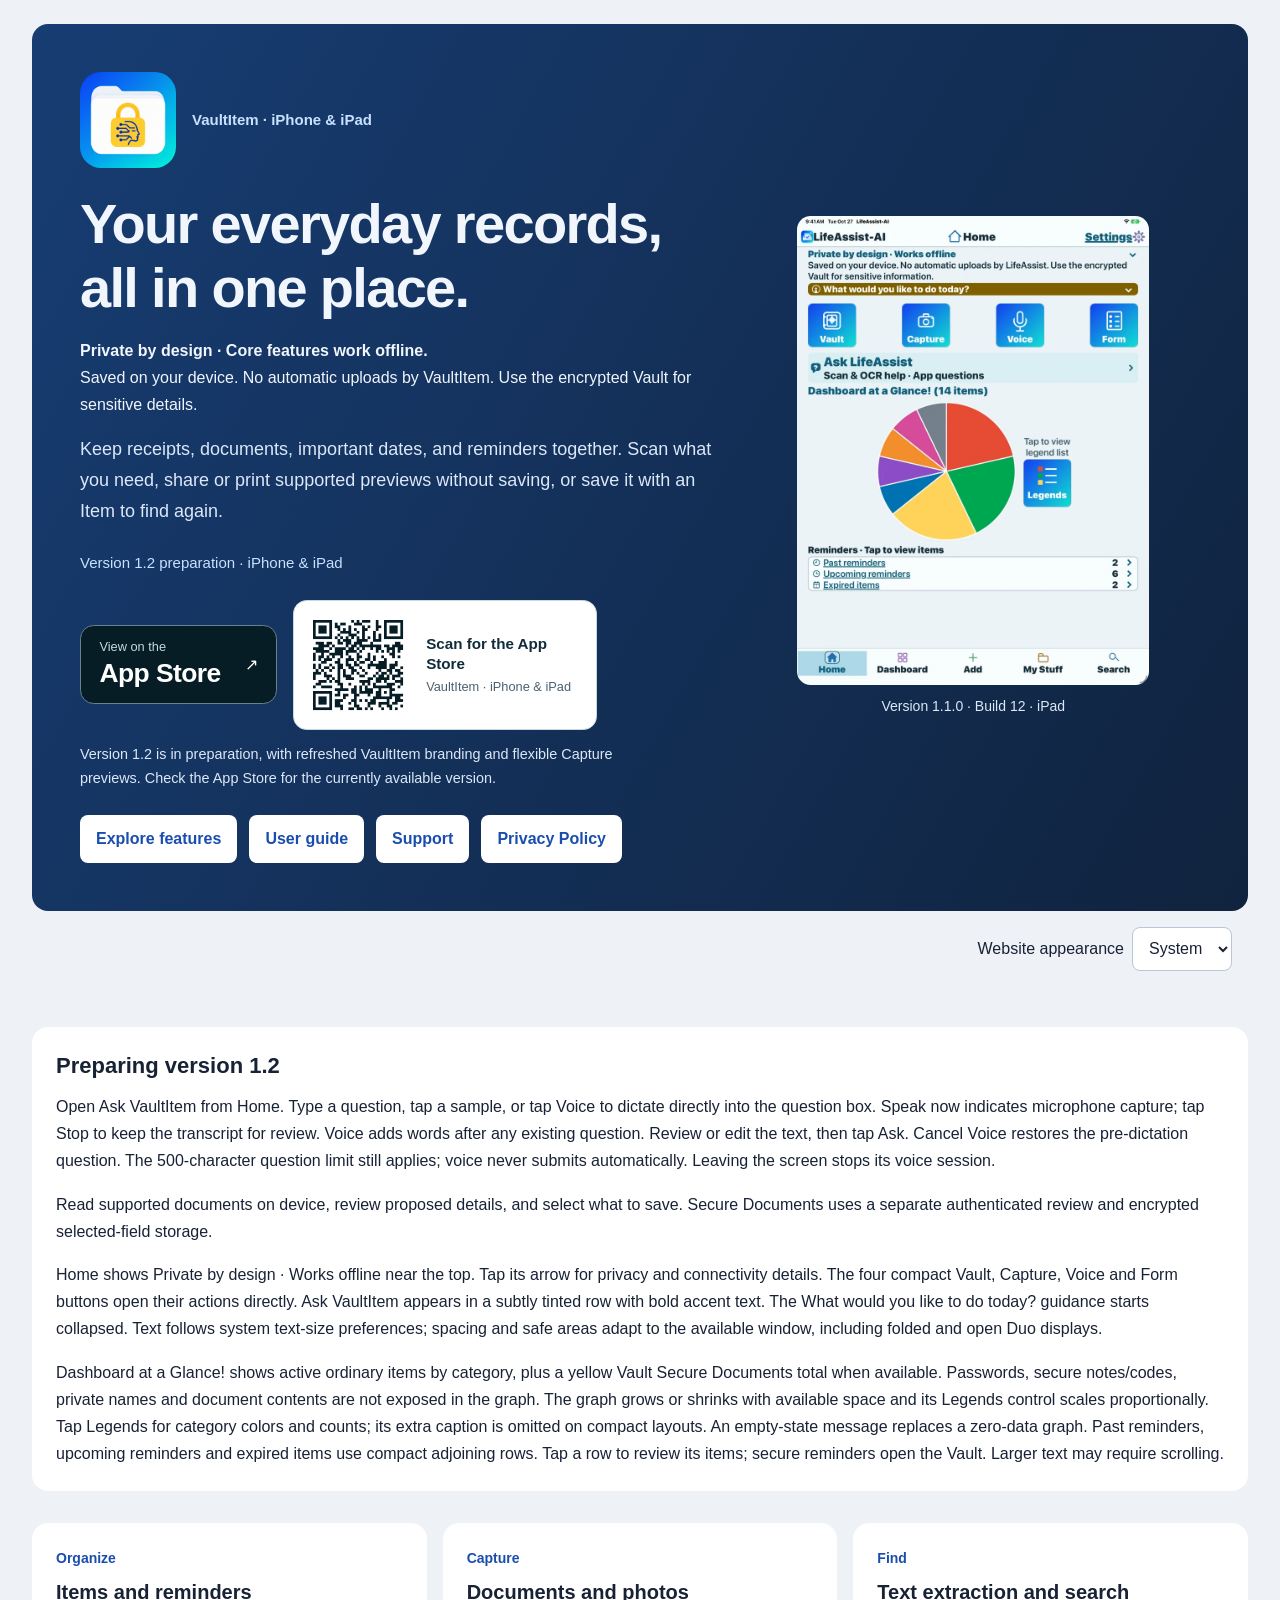
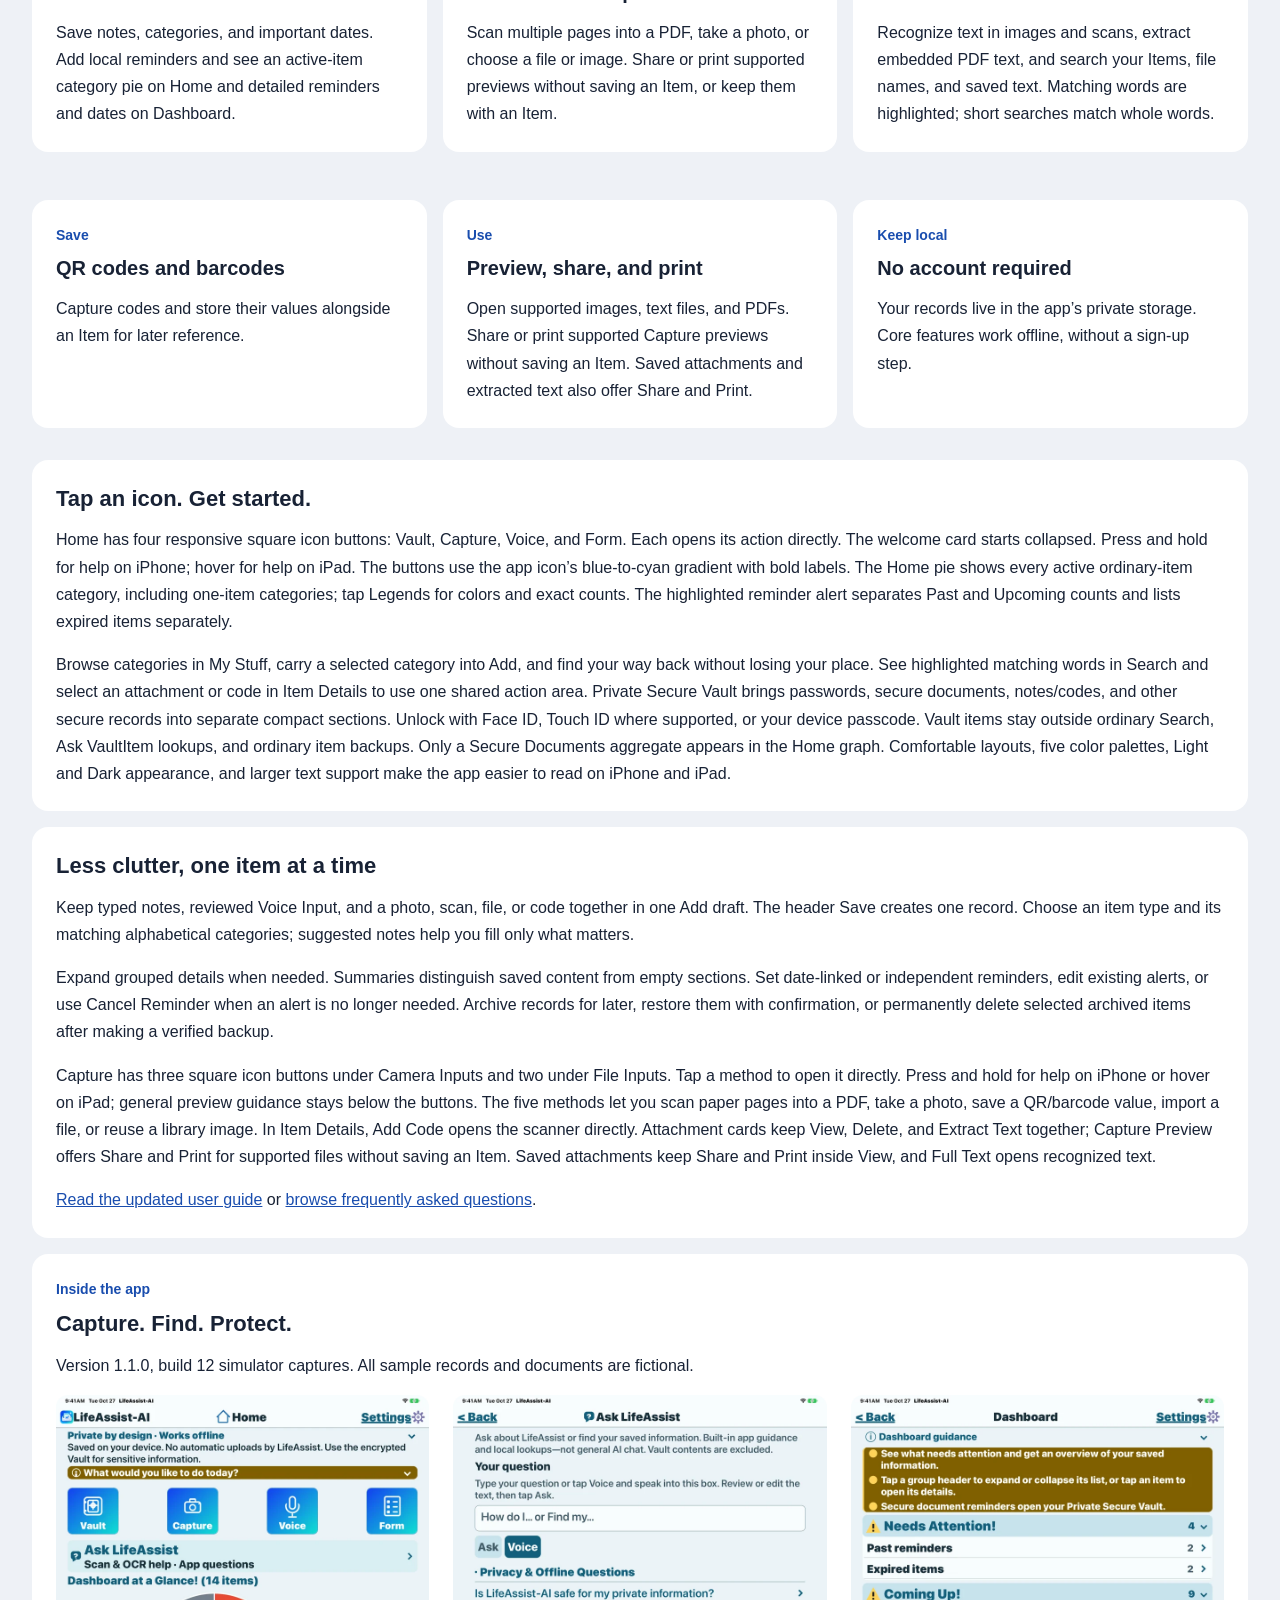
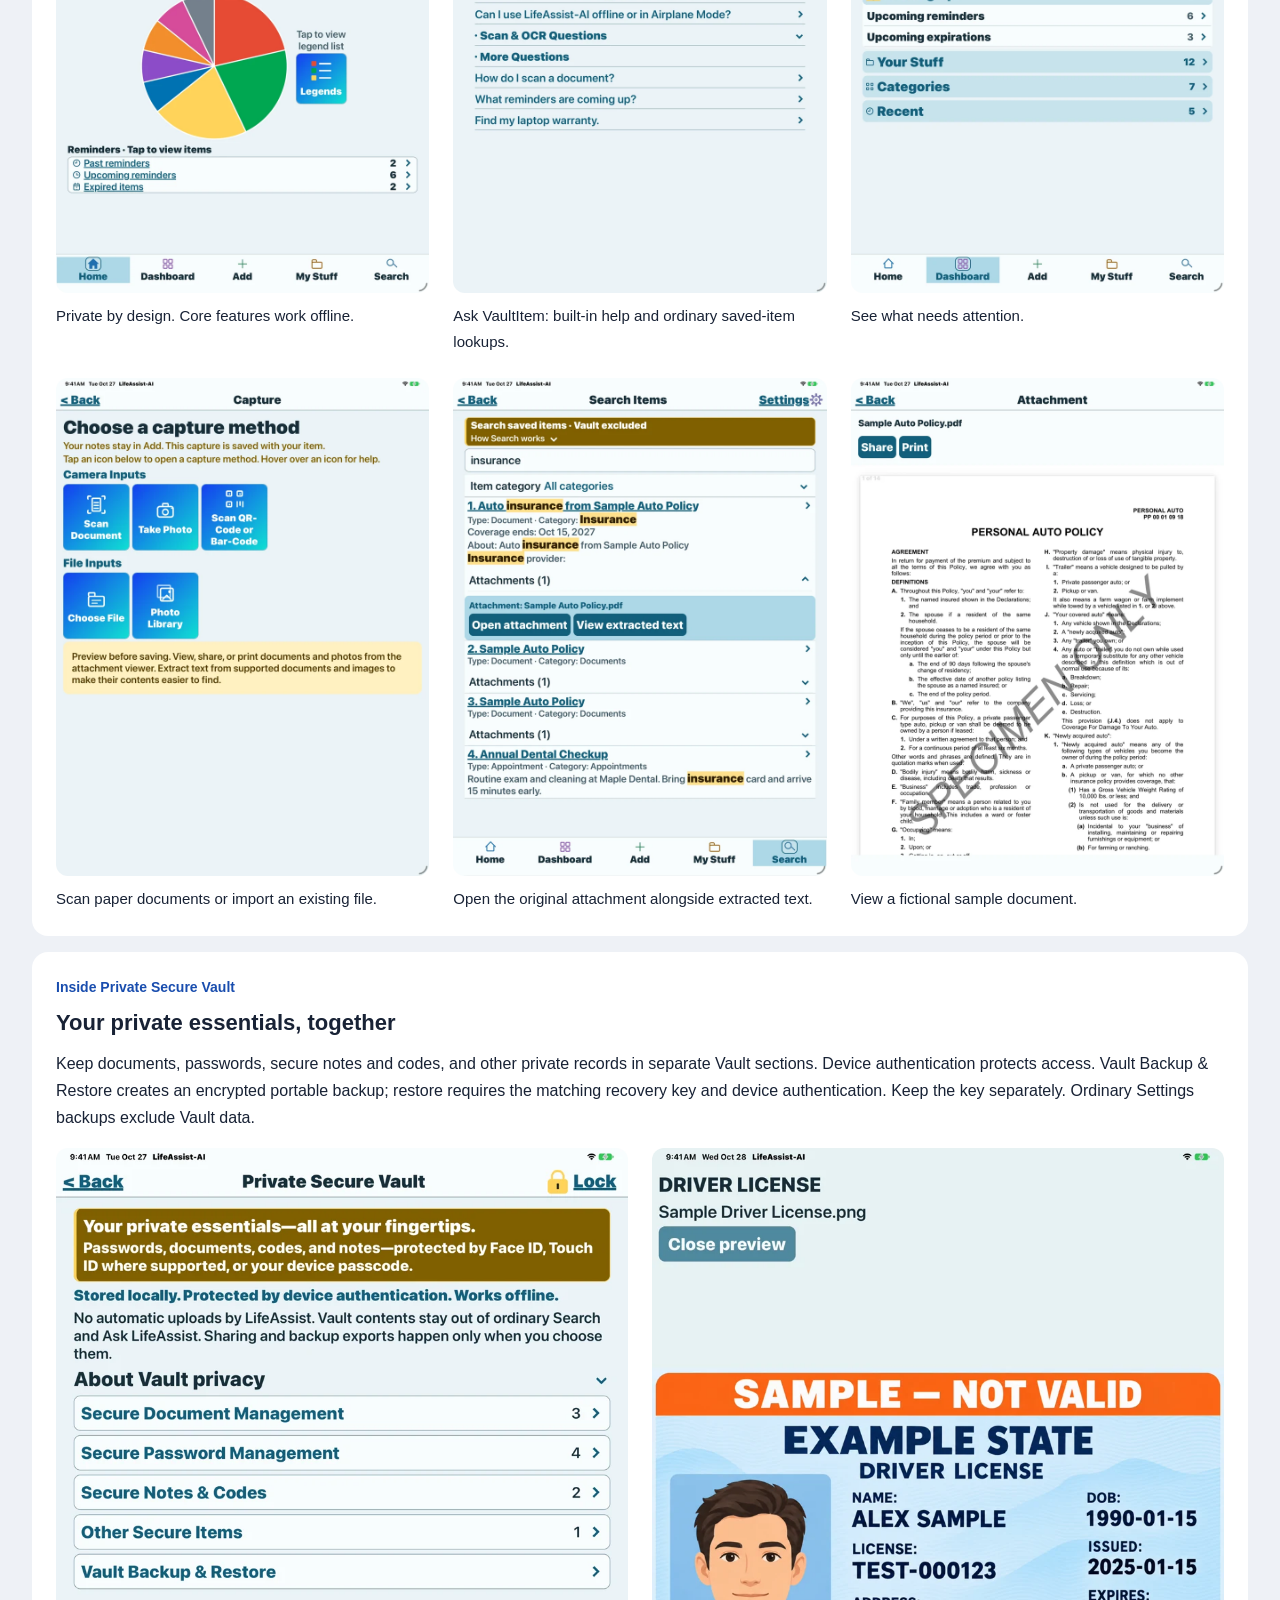
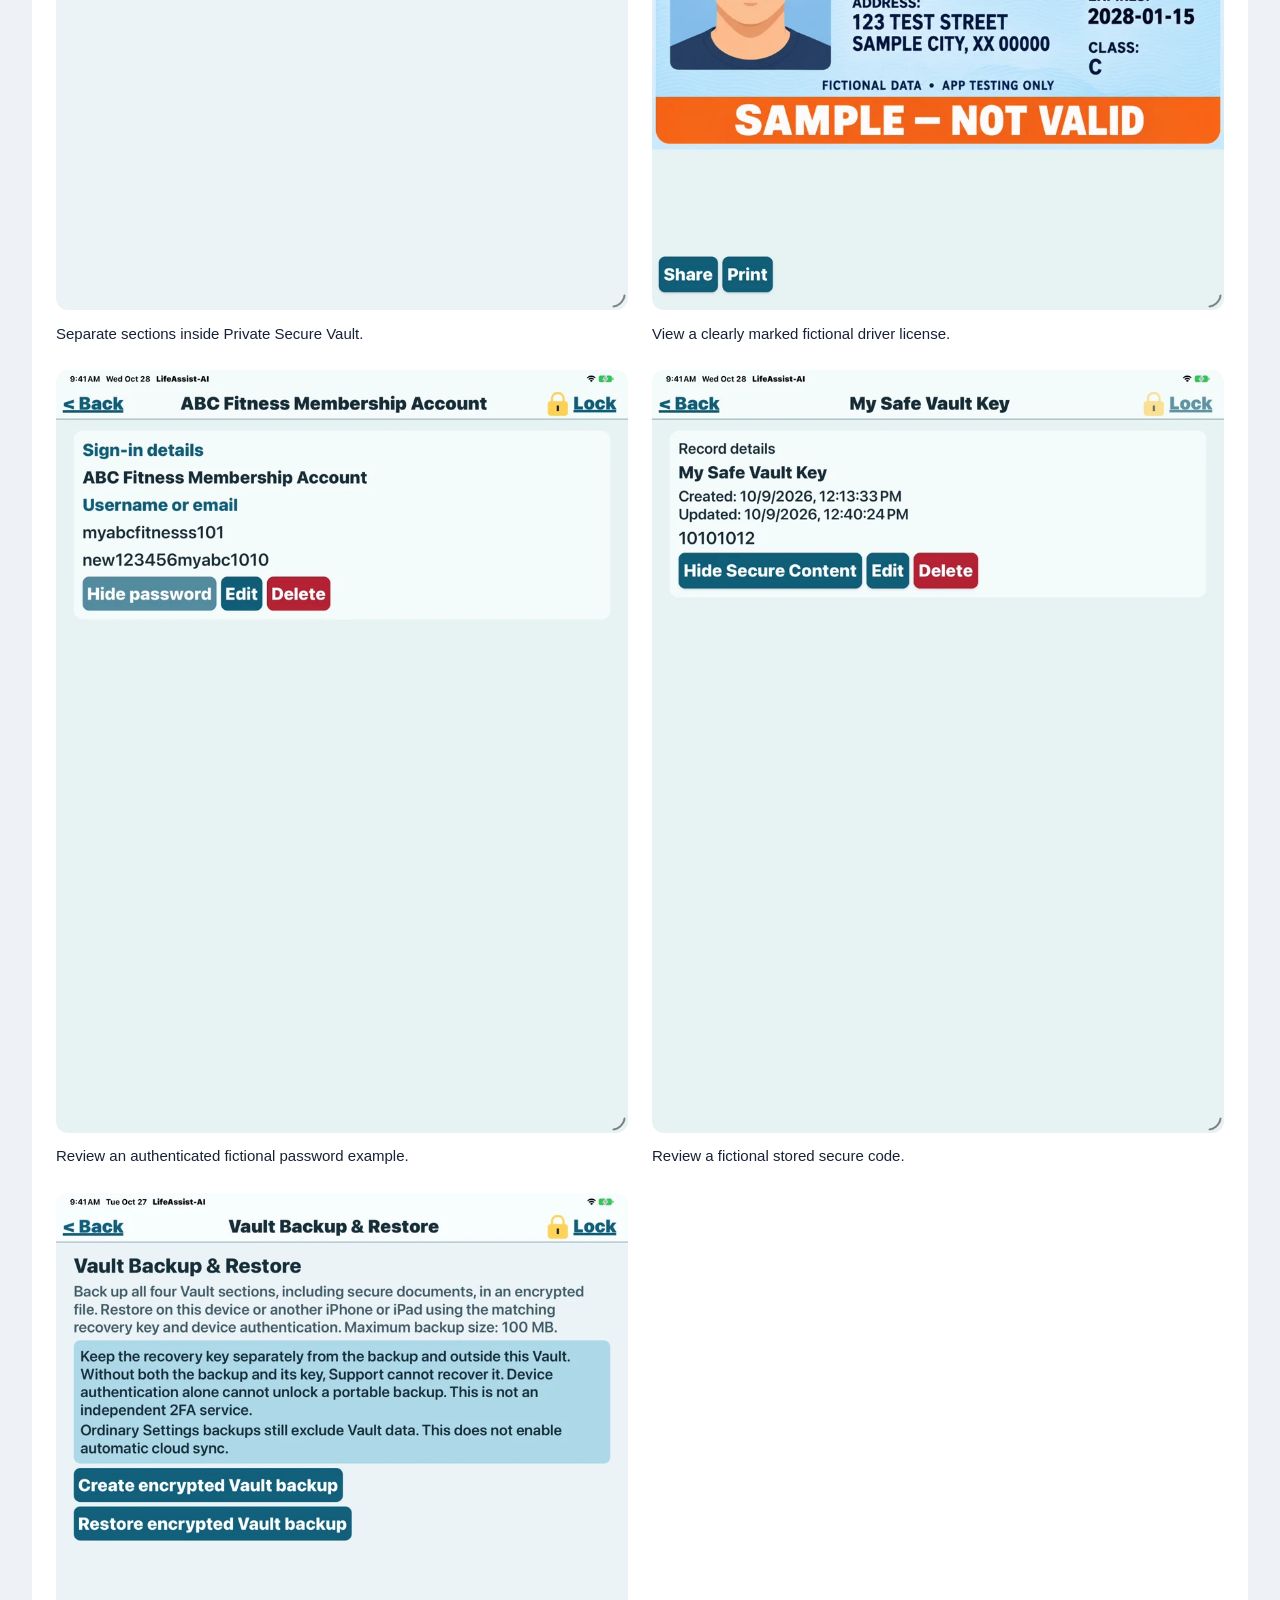
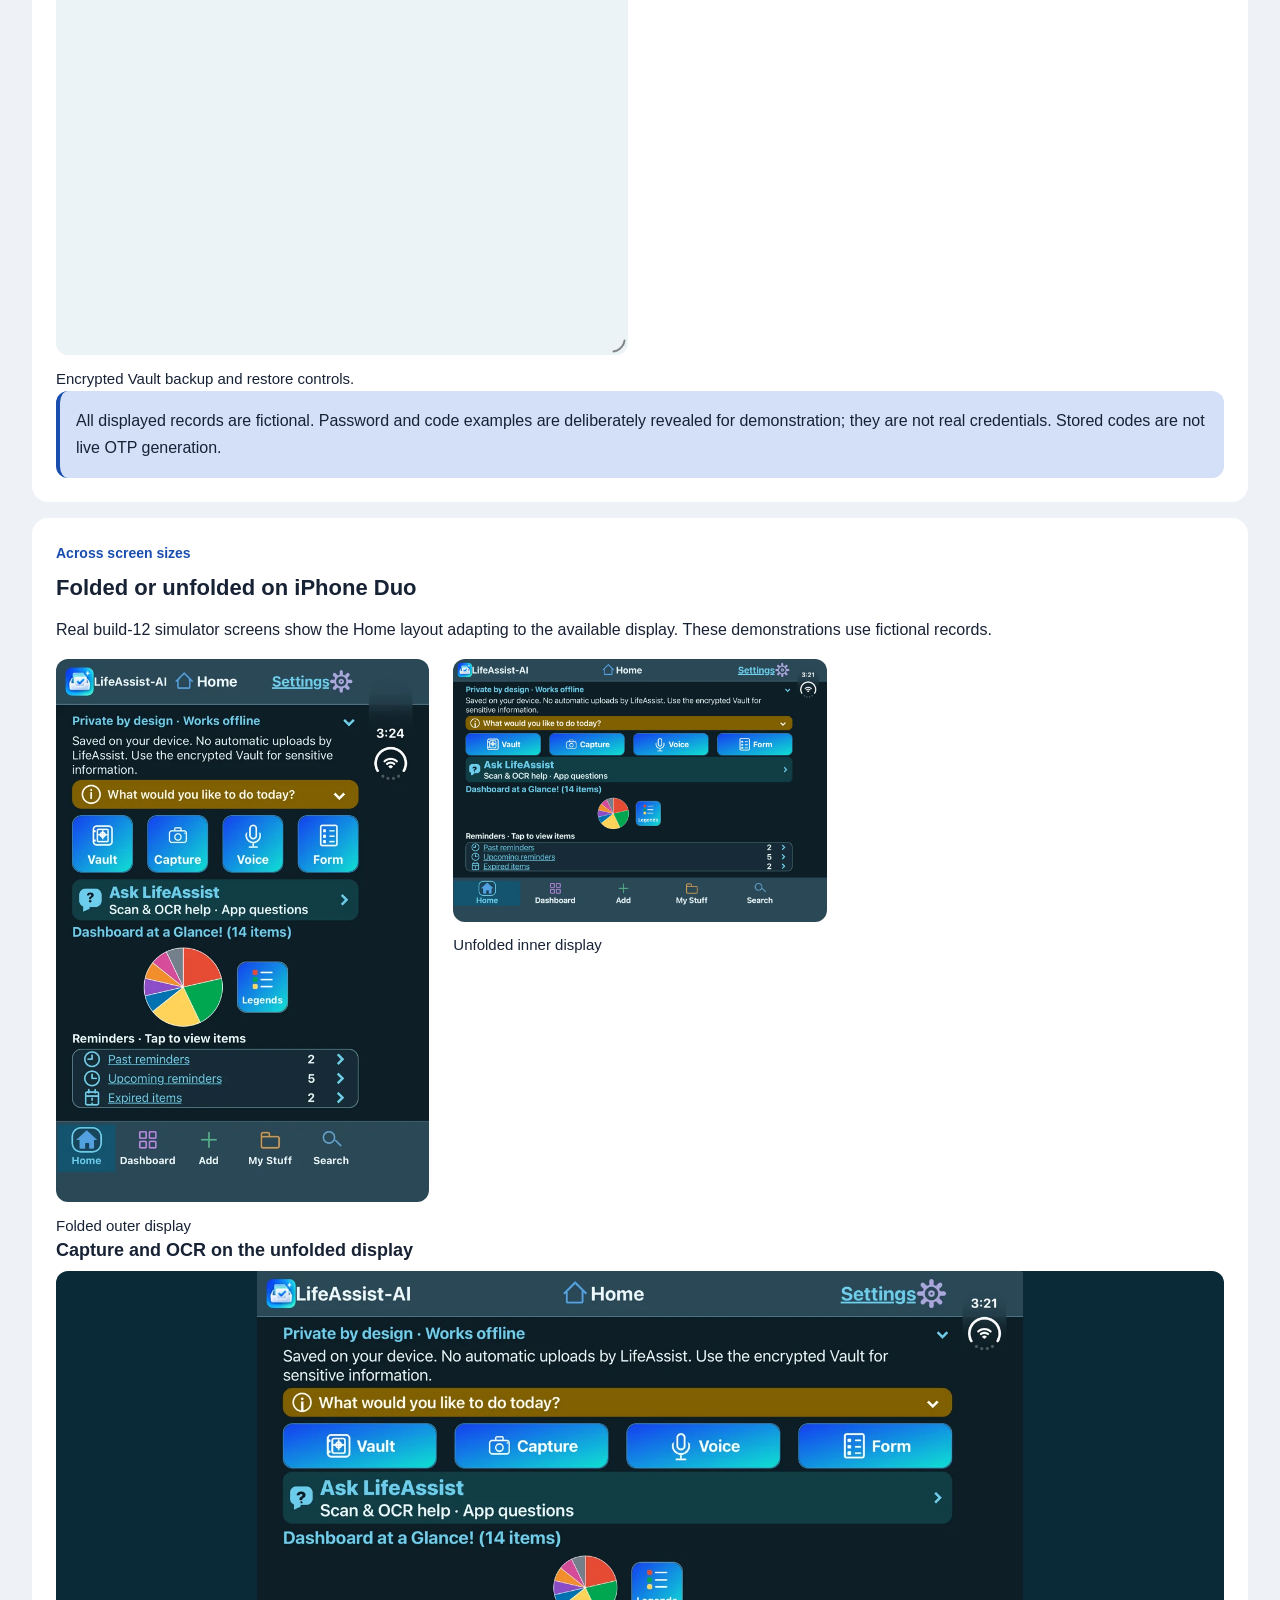
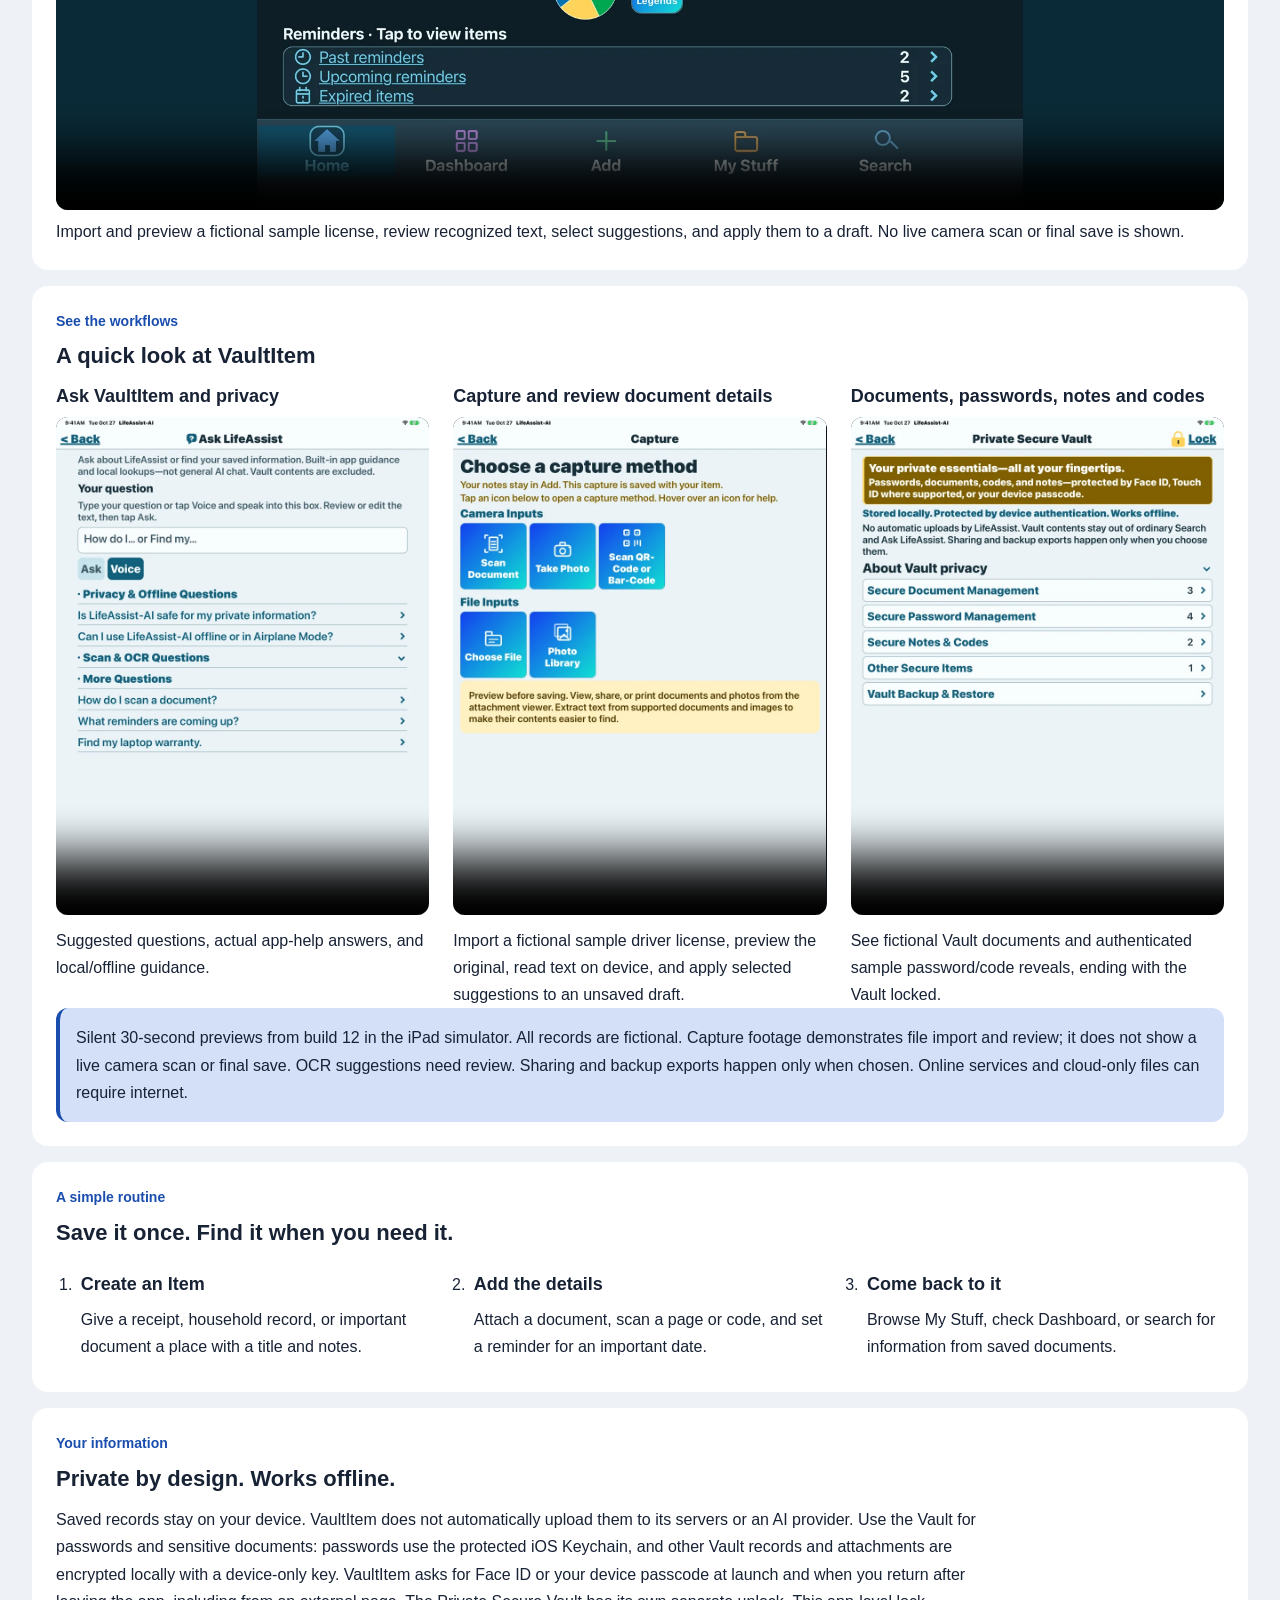
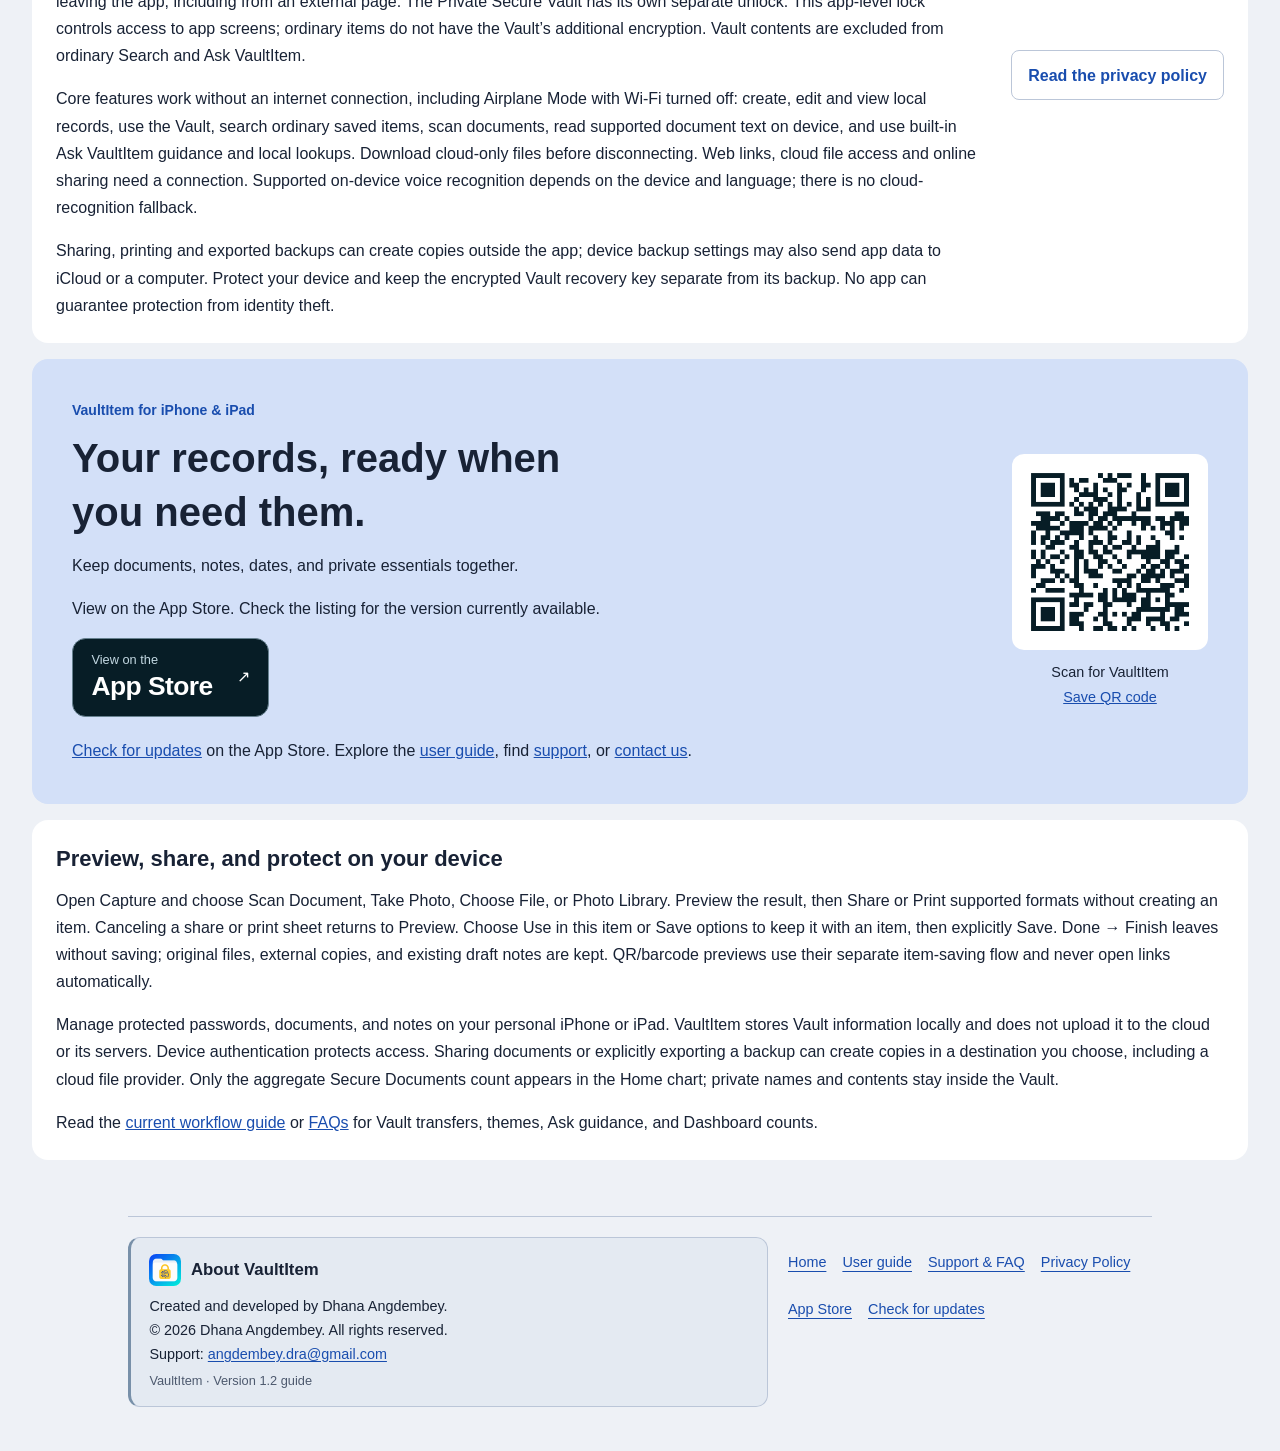
==== commit c4042d9e: "Document VaultItem app lock and Vault authentication" ====
--- a/docs/index.html
+++ b/docs/index.html
@@ -38,7 +38,7 @@
 <section><h2>Tap an icon. Get started.</h2><p>Home has four responsive square icon buttons: Vault, Capture, Voice, and Form. Each opens its action directly. The welcome card starts collapsed. Press and hold for help on iPhone; hover for help on iPad. The buttons use the app icon’s blue-to-cyan gradient with bold labels. The Home pie shows every active ordinary-item category, including one-item categories; tap Legends for colors and exact counts. The highlighted reminder alert separates Past and Upcoming counts and lists expired items separately.</p><p>Browse categories in My Stuff, carry a selected category into Add, and find your way back without losing your place. See highlighted matching words in Search and select an attachment or code in Item Details to use one shared action area. Private Secure Vault brings passwords, secure documents, notes/codes, and other secure records into separate compact sections. Unlock with Face ID, Touch ID where supported, or your device passcode. Vault items stay outside ordinary Search, Ask VaultItem lookups, and ordinary item backups. Only a Secure Documents aggregate appears in the Home graph. Comfortable layouts, five color palettes, Light and Dark appearance, and larger text support make the app easier to read on iPhone and iPad.</p></section>
 <section><h2>Less clutter, one item at a time</h2><p>Keep typed notes, reviewed Voice Input, and a photo, scan, file, or code together in one Add draft. The header Save creates one record. Choose an item type and its matching alphabetical categories; suggested notes help you fill only what matters.</p><p>Expand grouped details when needed. Summaries distinguish saved content from empty sections. Set date-linked or independent reminders, edit existing alerts, or use Cancel Reminder when an alert is no longer needed. Archive records for later, restore them with confirmation, or permanently delete selected archived items after making a verified backup.</p><p>Capture has three square icon buttons under Camera Inputs and two under File Inputs. Tap a method to open it directly. Press and hold for help on iPhone or hover on iPad; general preview guidance stays below the buttons. The five methods let you scan paper pages into a PDF, take a photo, save a QR/barcode value, import a file, or reuse a library image. In Item Details, Add Code opens the scanner directly. Attachment cards keep View, Delete, and Extract Text together; Capture Preview offers Share and Print for supported files without saving an Item. Saved attachments keep Share and Print inside View, and Full Text opens recognized text.</p><p><a href="guide/">Read the updated user guide</a> or <a href="support/">browse frequently asked questions</a>.</p></section><section id="screens"><p class="feature-label">Inside the app</p><h2>Capture. Find. Protect.</h2><p>Version 1.1.0, build 12 simulator captures. All sample records and documents are fictional.</p><div class="screenshot-grid"><figure><a href="assets/media/home.webp?v=build12-20261028"><img src="assets/media/home.webp?v=build12-20261028" width="840" height="1120" loading="lazy" alt="Private by design. Core features work offline."></a><figcaption>Private by design. Core features work offline.</figcaption></figure><figure><a href="assets/media/ask.webp?v=build12-20261028"><img src="assets/media/ask.webp?v=build12-20261028" width="840" height="1120" loading="lazy" alt="Ask VaultItem: built-in help and ordinary saved-item lookups."></a><figcaption>Ask VaultItem: built-in help and ordinary saved-item lookups.</figcaption></figure><figure><a href="assets/media/dashboard.webp?v=build12-20261028"><img src="assets/media/dashboard.webp?v=build12-20261028" width="840" height="1120" loading="lazy" alt="See what needs attention."></a><figcaption>See what needs attention.</figcaption></figure><figure><a href="assets/media/capture.webp?v=build12-20261028"><img src="assets/media/capture.webp?v=build12-20261028" width="840" height="1120" loading="lazy" alt="Scan paper documents or import an existing file."></a><figcaption>Scan paper documents or import an existing file.</figcaption></figure><figure><a href="assets/media/search.webp?v=build12-20261028"><img src="assets/media/search.webp?v=build12-20261028" width="840" height="1120" loading="lazy" alt="Open the original attachment alongside extracted text."></a><figcaption>Open the original attachment alongside extracted text.</figcaption></figure><figure><a href="assets/media/document.webp?v=build12-20261028"><img src="assets/media/document.webp?v=build12-20261028" width="840" height="1120" loading="lazy" alt="View a fictional sample document."></a><figcaption>View a fictional sample document.</figcaption></figure></div></section><section id="vault-features"><p class="feature-label">Inside Private Secure Vault</p><h2>Your private essentials, together</h2><p>Keep documents, passwords, secure notes and codes, and other private records in separate Vault sections. Device authentication protects access. Vault Backup &amp; Restore creates an encrypted portable backup; restore requires the matching recovery key and device authentication. Keep the key separately. Ordinary Settings backups exclude Vault data.</p><div class="screenshot-grid vault-screens"><figure><a href="assets/media/vault.webp?v=build12-20261028"><img src="assets/media/vault.webp?v=build12-20261028" width="840" height="1120" loading="lazy" alt="Separate sections inside Private Secure Vault."></a><figcaption>Separate sections inside Private Secure Vault.</figcaption></figure><figure><a href="assets/media/vault-documents.webp?v=build12-20261028"><img src="assets/media/vault-documents.webp?v=build12-20261028" width="840" height="1120" loading="lazy" alt="View a clearly marked fictional driver license."></a><figcaption>View a clearly marked fictional driver license.</figcaption></figure><figure><a href="assets/media/vault-passwords.webp?v=build12-20261028"><img src="assets/media/vault-passwords.webp?v=build12-20261028" width="840" height="1120" loading="lazy" alt="Review an authenticated fictional password example."></a><figcaption>Review an authenticated fictional password example.</figcaption></figure><figure><a href="assets/media/vault-notes.webp?v=build12-20261028"><img src="assets/media/vault-notes.webp?v=build12-20261028" width="840" height="1120" loading="lazy" alt="Review a fictional stored secure code."></a><figcaption>Review a fictional stored secure code.</figcaption></figure><figure><a href="assets/media/vault-backup.webp?v=build12-20261028"><img src="assets/media/vault-backup.webp?v=build12-20261028" width="840" height="1120" loading="lazy" alt="Encrypted Vault backup and restore controls."></a><figcaption>Encrypted Vault backup and restore controls.</figcaption></figure></div><p class="hint">All displayed records are fictional. Password and code examples are deliberately revealed for demonstration; they are not real credentials. Stored codes are not live OTP generation.</p></section><section id="duo-media"><p class="feature-label">Across screen sizes</p><h2>Folded or unfolded on iPhone Duo</h2><p>Real build-12 simulator screens show the Home layout adapting to the available display. These demonstrations use fictional records.</p><div class="screenshot-grid"><figure><img src="assets/media/duo-folded.webp?v=build12-20261028" loading="lazy" alt="Home on the folded Duo outer display"><figcaption>Folded outer display</figcaption></figure><figure><img src="assets/media/duo-open.webp?v=build12-20261028" loading="lazy" alt="Home on the unfolded Duo inner display"><figcaption>Unfolded inner display</figcaption></figure></div><h3>Capture and OCR on the unfolded display</h3><video controls playsinline preload="none" poster="assets/media/duo-open.webp?v=build12-20261028" style="width:100%;aspect-ratio:1920/886;background:#092a36;border-radius:.75rem" aria-label="Unfolded Duo landscape Capture and OCR demonstration"><source src="assets/media/duo-capture.mp4?v=build12-20261028" type="video/mp4"></video><p>Import and preview a fictional sample license, review recognized text, select suggestions, and apply them to a draft. No live camera scan or final save is shown.</p></section><section id="previews"><p class="feature-label">See the workflows</p><h2>A quick look at VaultItem</h2><div class="preview-grid"><article><h3>Ask VaultItem and privacy</h3><video controls playsinline preload="none" poster="assets/media/ask.webp?v=build12-20261028" aria-label="Ask VaultItem and privacy"><source src="assets/media/overview.mp4?v=build12-20261028" type="video/mp4"><a href="assets/media/overview.mp4?v=build12-20261028">Download the preview</a></video><p>Suggested questions, actual app-help answers, and local/offline guidance.</p></article><article><h3>Capture and review document details</h3><video controls playsinline preload="none" poster="assets/media/capture.webp?v=build12-20261028" aria-label="Capture and review document details"><source src="assets/media/documents.mp4?v=build12-20261028" type="video/mp4"><a href="assets/media/documents.mp4?v=build12-20261028">Download the preview</a></video><p>Import a fictional sample driver license, preview the original, read text on device, and apply selected suggestions to an unsaved draft.</p></article><article><h3>Documents, passwords, notes and codes</h3><video controls playsinline preload="none" poster="assets/media/vault.webp?v=build12-20261028" aria-label="Documents, passwords, notes and codes"><source src="assets/media/vault.mp4?v=build12-20261028" type="video/mp4"><a href="assets/media/vault.mp4?v=build12-20261028">Download the preview</a></video><p>See fictional Vault documents and authenticated sample password/code reveals, ending with the Vault locked.</p></article></div><p class="hint">Silent 30-second previews from build 12 in the iPad simulator. All records are fictional. Capture footage demonstrates file import and review; it does not show a live camera scan or final save. OCR suggestions need review. Sharing and backup exports happen only when chosen. Online services and cloud-only files can require internet.</p></section>
 <section class="workflow"><p class="feature-label">A simple routine</p><h2>Save it once. Find it when you need it.</h2><ol><li><h3>Create an Item</h3><p>Give a receipt, household record, or important document a place with a title and notes.</p></li><li><h3>Add the details</h3><p>Attach a document, scan a page or code, and set a reminder for an important date.</p></li><li><h3>Come back to it</h3><p>Browse My Stuff, check Dashboard, or search for information from saved documents.</p></li></ol></section>
-<section class="privacy-feature"><div><p class="feature-label">Your information</p><h2>Private by design. Works offline.</h2><p>Saved records stay on your device. VaultItem does not automatically upload them to its servers or an AI provider. Use the Vault for passwords and sensitive documents: passwords use the protected iOS Keychain, and other Vault records and attachments are encrypted locally with a device-only key. Device authentication protects Vault access. Ordinary items do not have the Vault’s additional encryption. Vault contents are excluded from ordinary Search and Ask VaultItem.</p><p>Core features work without an internet connection, including Airplane Mode with Wi-Fi turned off: create, edit and view local records, use the Vault, search ordinary saved items, scan documents, read supported document text on device, and use built-in Ask VaultItem guidance and local lookups. Download cloud-only files before disconnecting. Web links, cloud file access and online sharing need a connection. Supported on-device voice recognition depends on the device and language; there is no cloud-recognition fallback.</p><p>Sharing, printing and exported backups can create copies outside the app; device backup settings may also send app data to iCloud or a computer. Protect your device and keep the encrypted Vault recovery key separate from its backup. No app can guarantee protection from identity theft.</p></div><a class="button-link" href="privacy/">Read the privacy policy</a></section>
+<section class="privacy-feature"><div><p class="feature-label">Your information</p><h2>Private by design. Works offline.</h2><p>Saved records stay on your device. VaultItem does not automatically upload them to its servers or an AI provider. Use the Vault for passwords and sensitive documents: passwords use the protected iOS Keychain, and other Vault records and attachments are encrypted locally with a device-only key. VaultItem asks for Face ID or your device passcode at launch and when you return after leaving the app, including from an external page. The Private Secure Vault has its own separate unlock. This app-level lock controls access to app screens; ordinary items do not have the Vault’s additional encryption. Vault contents are excluded from ordinary Search and Ask VaultItem.</p><p>Core features work without an internet connection, including Airplane Mode with Wi-Fi turned off: create, edit and view local records, use the Vault, search ordinary saved items, scan documents, read supported document text on device, and use built-in Ask VaultItem guidance and local lookups. Download cloud-only files before disconnecting. Web links, cloud file access and online sharing need a connection. Supported on-device voice recognition depends on the device and language; there is no cloud-recognition fallback.</p><p>Sharing, printing and exported backups can create copies outside the app; device backup settings may also send app data to iCloud or a computer. Protect your device and keep the encrypted Vault recovery key separate from its backup. No app can guarantee protection from identity theft.</p></div><a class="button-link" href="privacy/">Read the privacy policy</a></section>
 <section class="release-section store-release" aria-labelledby="store-title"><div><p class="feature-label">VaultItem for iPhone &amp; iPad</p><h2 id="store-title">Your records, ready when you need them.</h2><p>Keep documents, notes, dates, and private essentials together.</p><p id="store-release-status">View on the App Store. Check the listing for the version currently available.</p><a class="store-link" href="https://apps.apple.com/app/id6818905932" aria-describedby="store-release-status"><span><small>View on the</small><strong>App Store</strong></span><span aria-hidden="true">↗</span></a><p class="store-help"><a href="https://apps.apple.com/app/id6818905932">Check for updates</a> on the App Store. Explore the <a href="guide/">user guide</a>, find <a href="support/">support</a>, or <a href="mailto:angdembey.dra@gmail.com?subject=VaultItem">contact us</a>.</p></div><figure class="store-qr-large"><a href="https://apps.apple.com/app/id6818905932" aria-describedby="store-release-status"><img src="assets/app-store-qr.png" width="492" height="492" loading="lazy" alt="Scan to open VaultItem’s App Store listing"></a><figcaption>Scan for VaultItem<br><a href="assets/app-store-qr.png" download="VaultItem-App-Store-QR.png">Save QR code</a></figcaption></figure></section>
 <section id="latest-guidance"><h2>Preview, share, and protect on your device</h2><p>Open Capture and choose Scan Document, Take Photo, Choose File, or Photo Library. Preview the result, then Share or Print supported formats without creating an item. Canceling a share or print sheet returns to Preview. Choose Use in this item or Save options to keep it with an item, then explicitly Save. Done → Finish leaves without saving; original files, external copies, and existing draft notes are kept. QR/barcode previews use their separate item-saving flow and never open links automatically.</p><p>Manage protected passwords, documents, and notes on your personal iPhone or iPad. VaultItem stores Vault information locally and does not upload it to the cloud or its servers. Device authentication protects access. Sharing documents or explicitly exporting a backup can create copies in a destination you choose, including a cloud file provider. Only the aggregate Secure Documents count appears in the Home chart; private names and contents stay inside the Vault.</p><p>Read the <a href="guide/#latest-guidance">current workflow guide</a> or <a href="support/#latest-guidance">FAQs</a> for Vault transfers, themes, Ask guidance, and Dashboard counts.</p></section>
 </main>
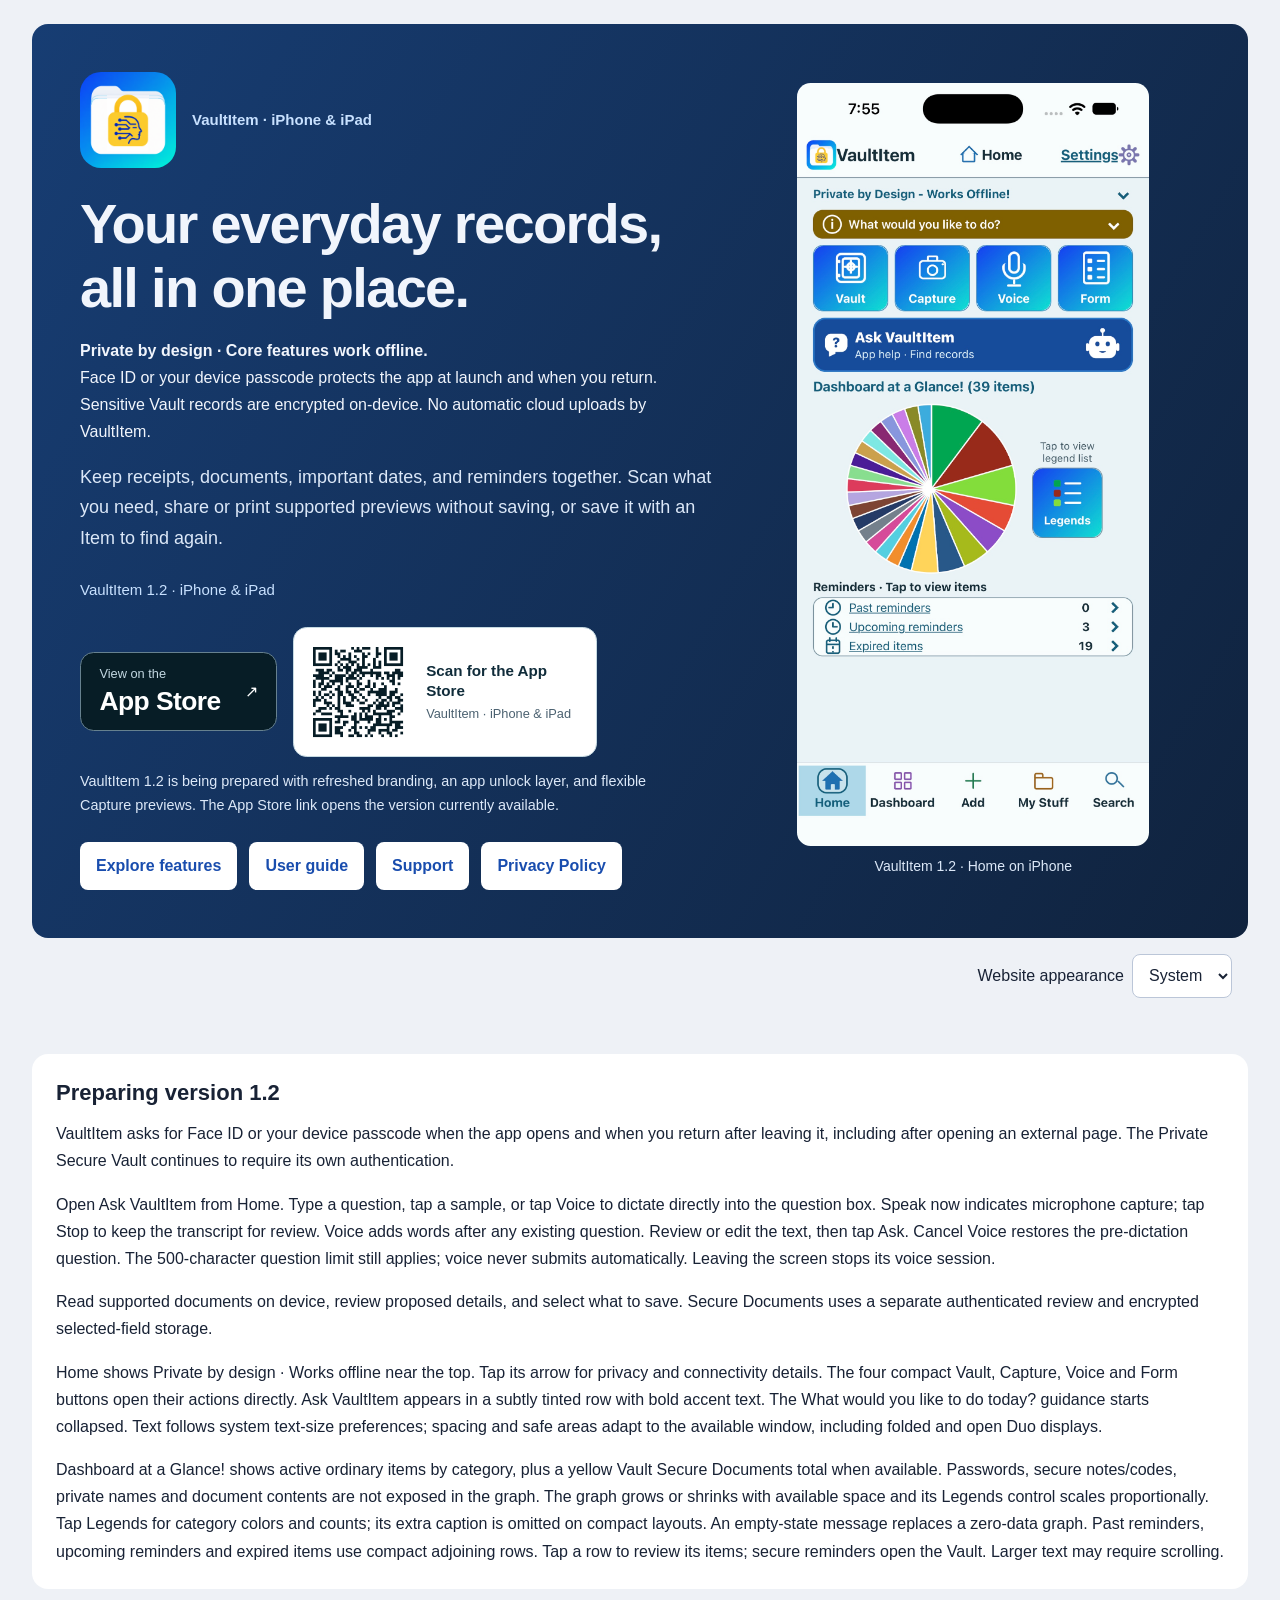
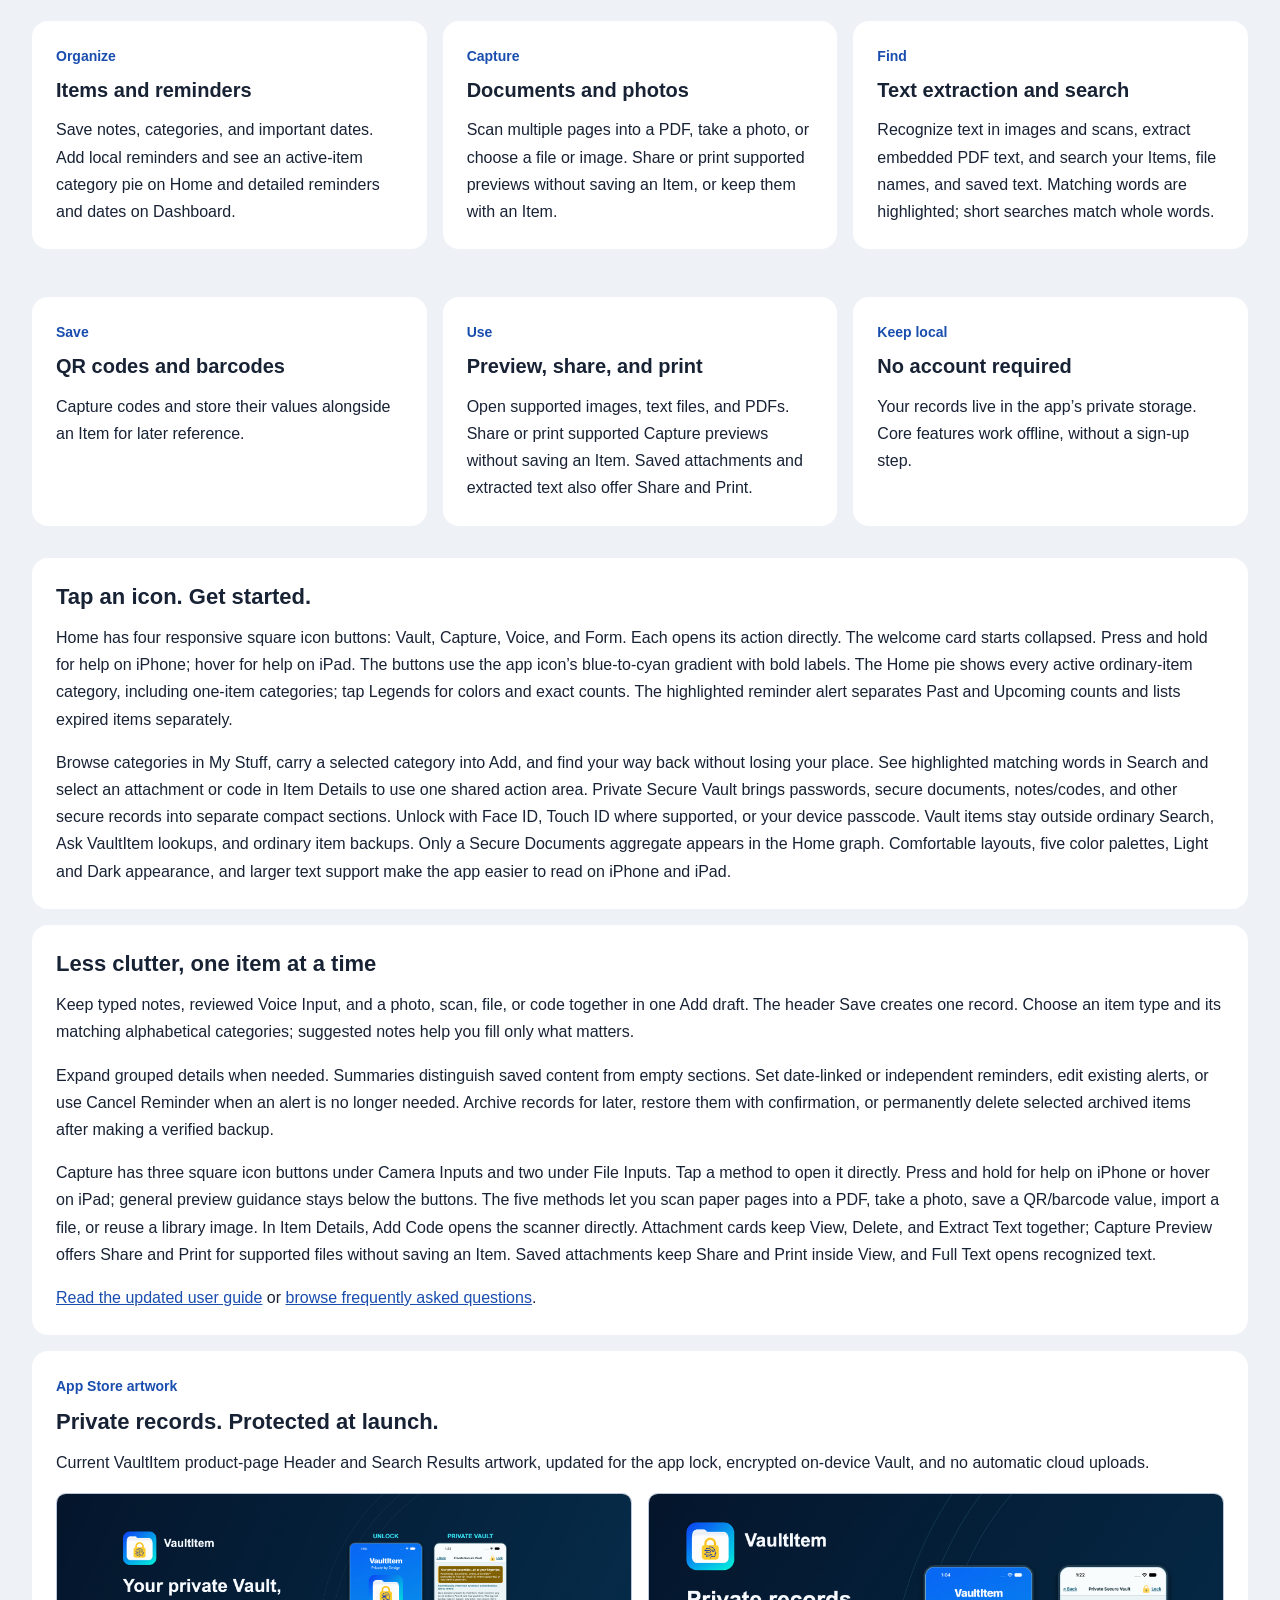
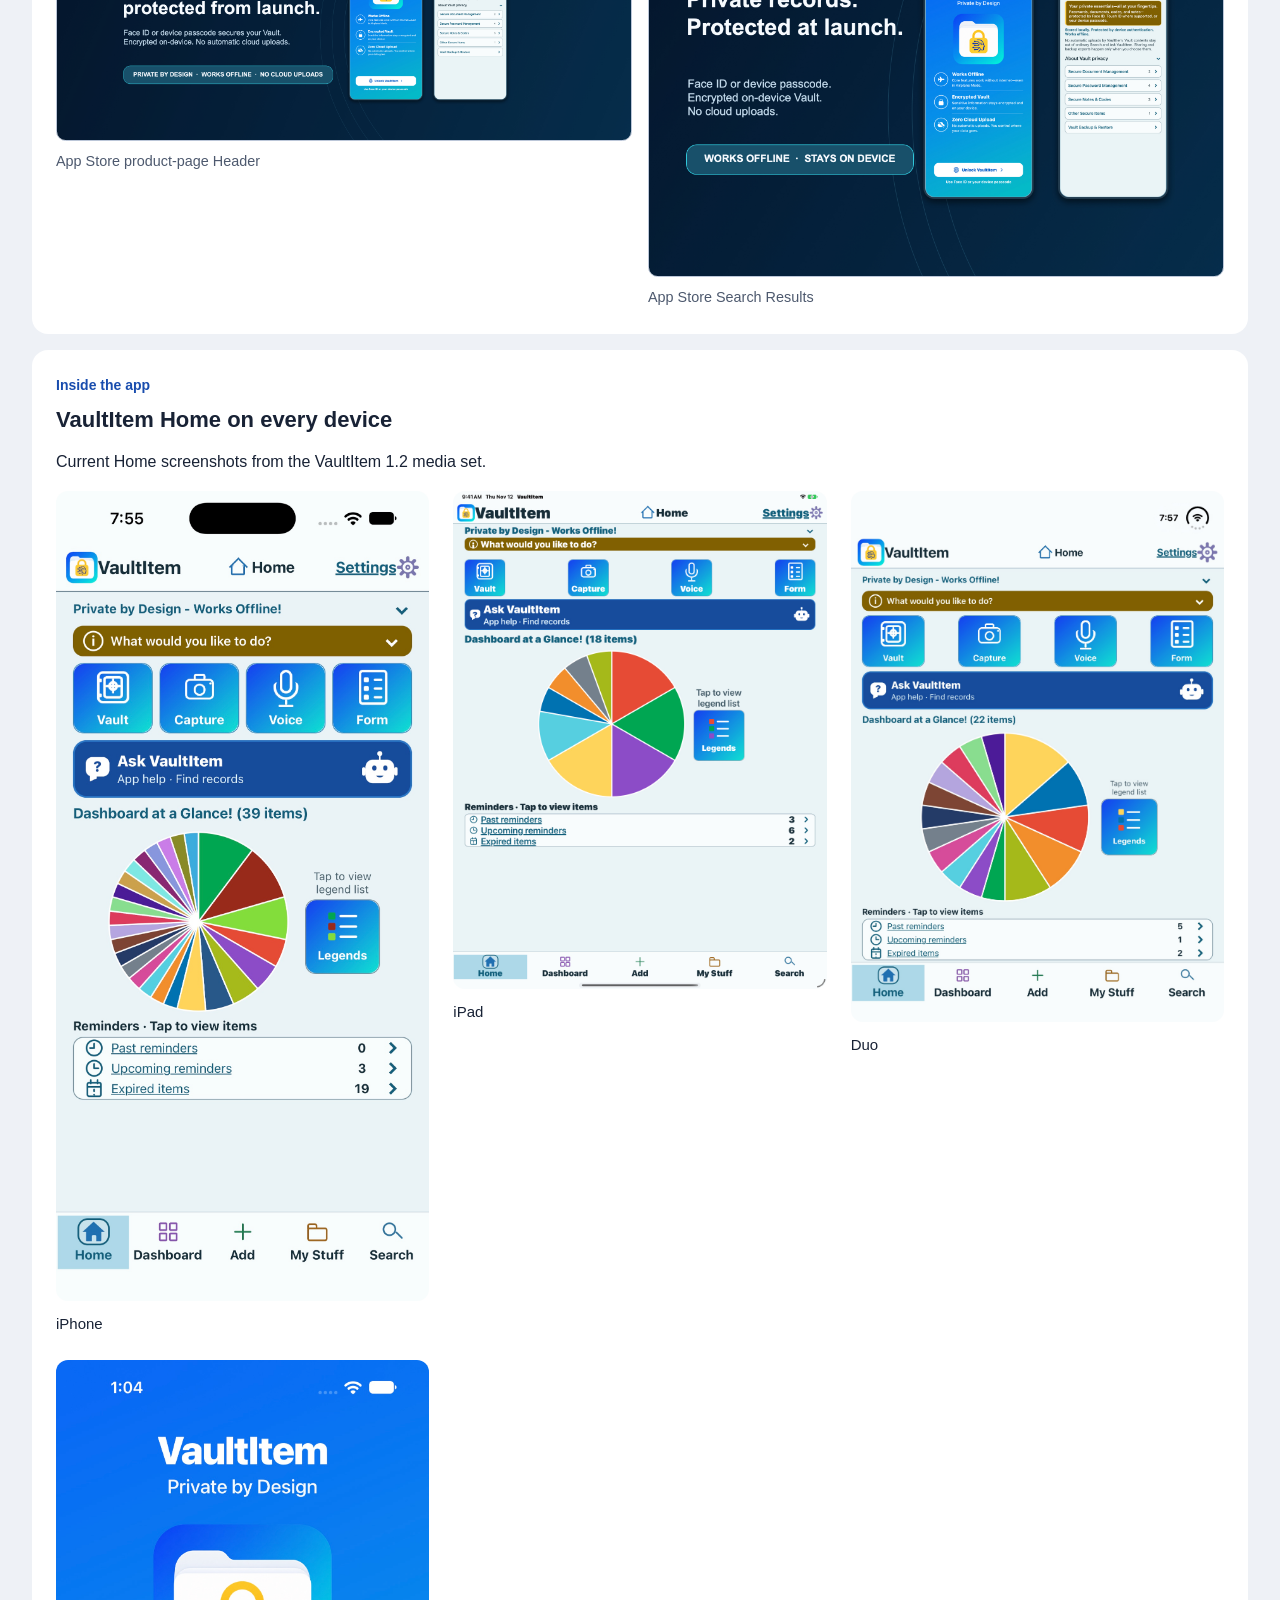
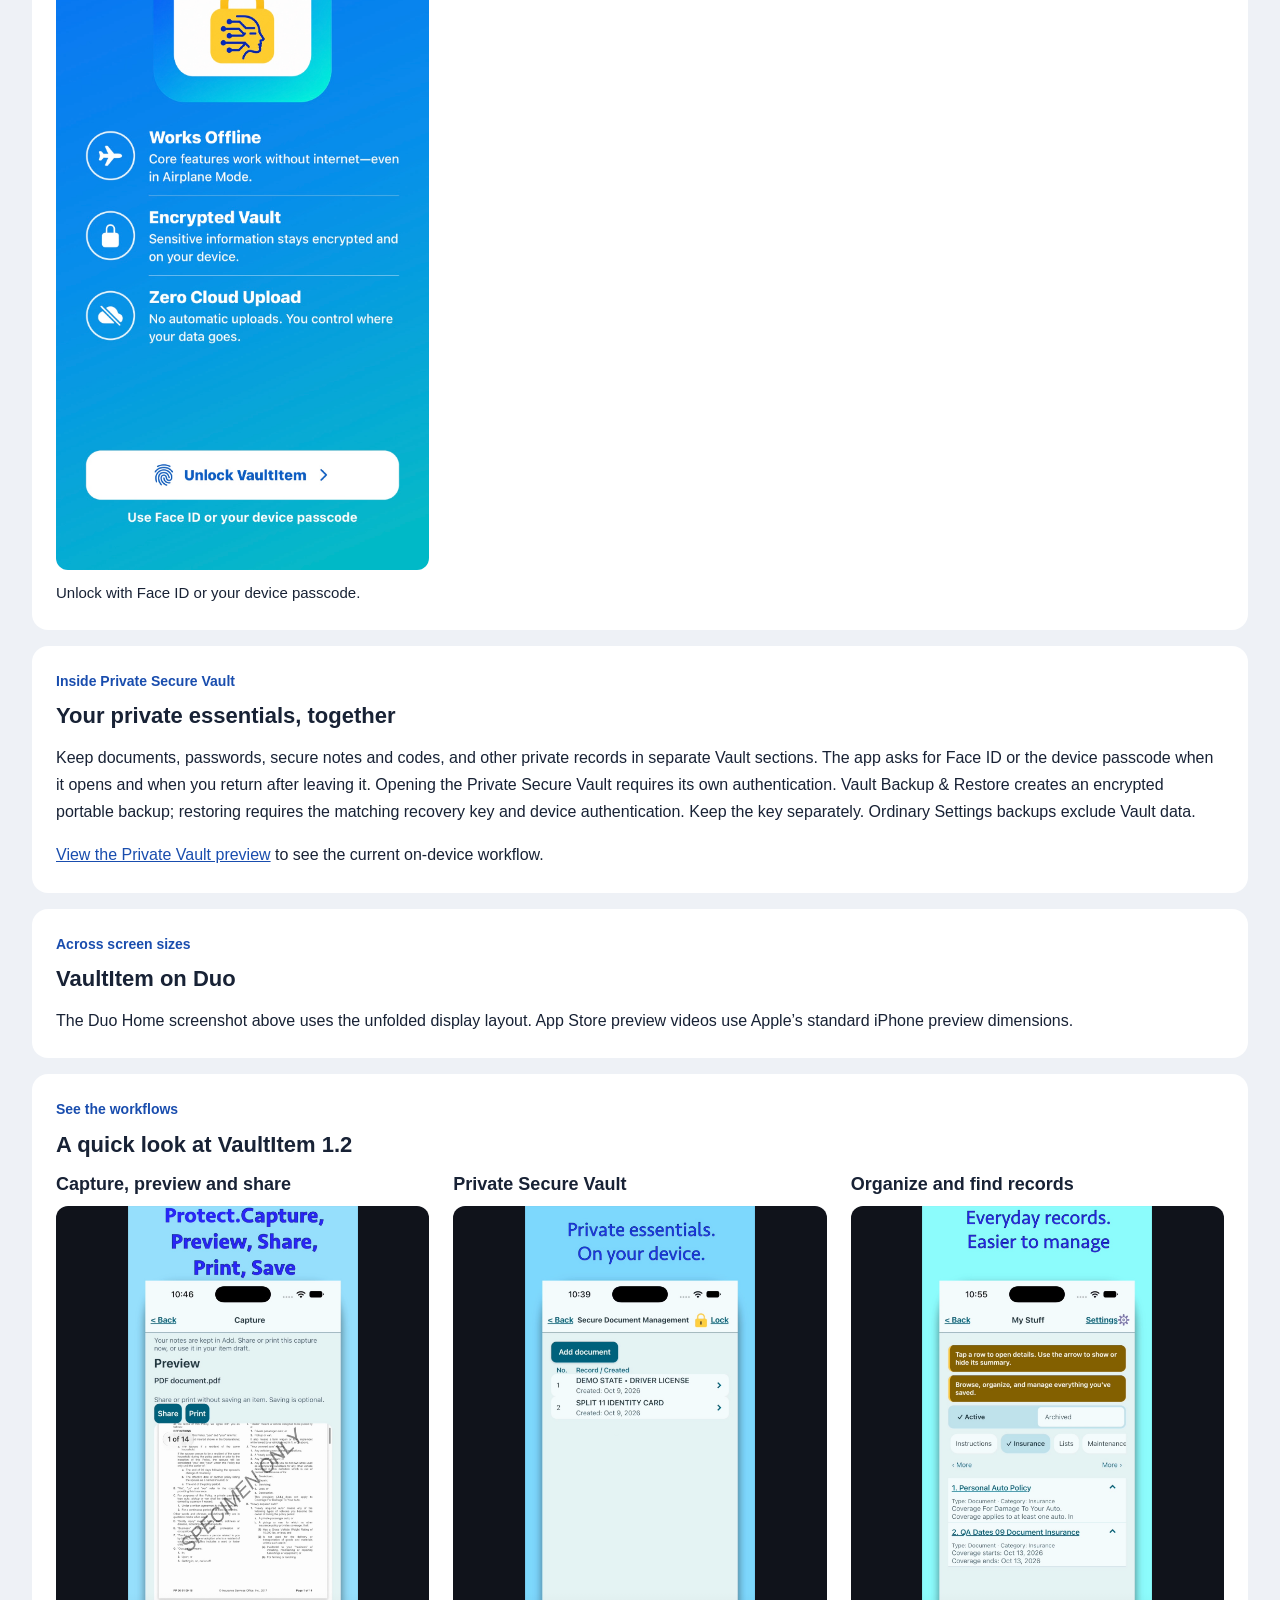
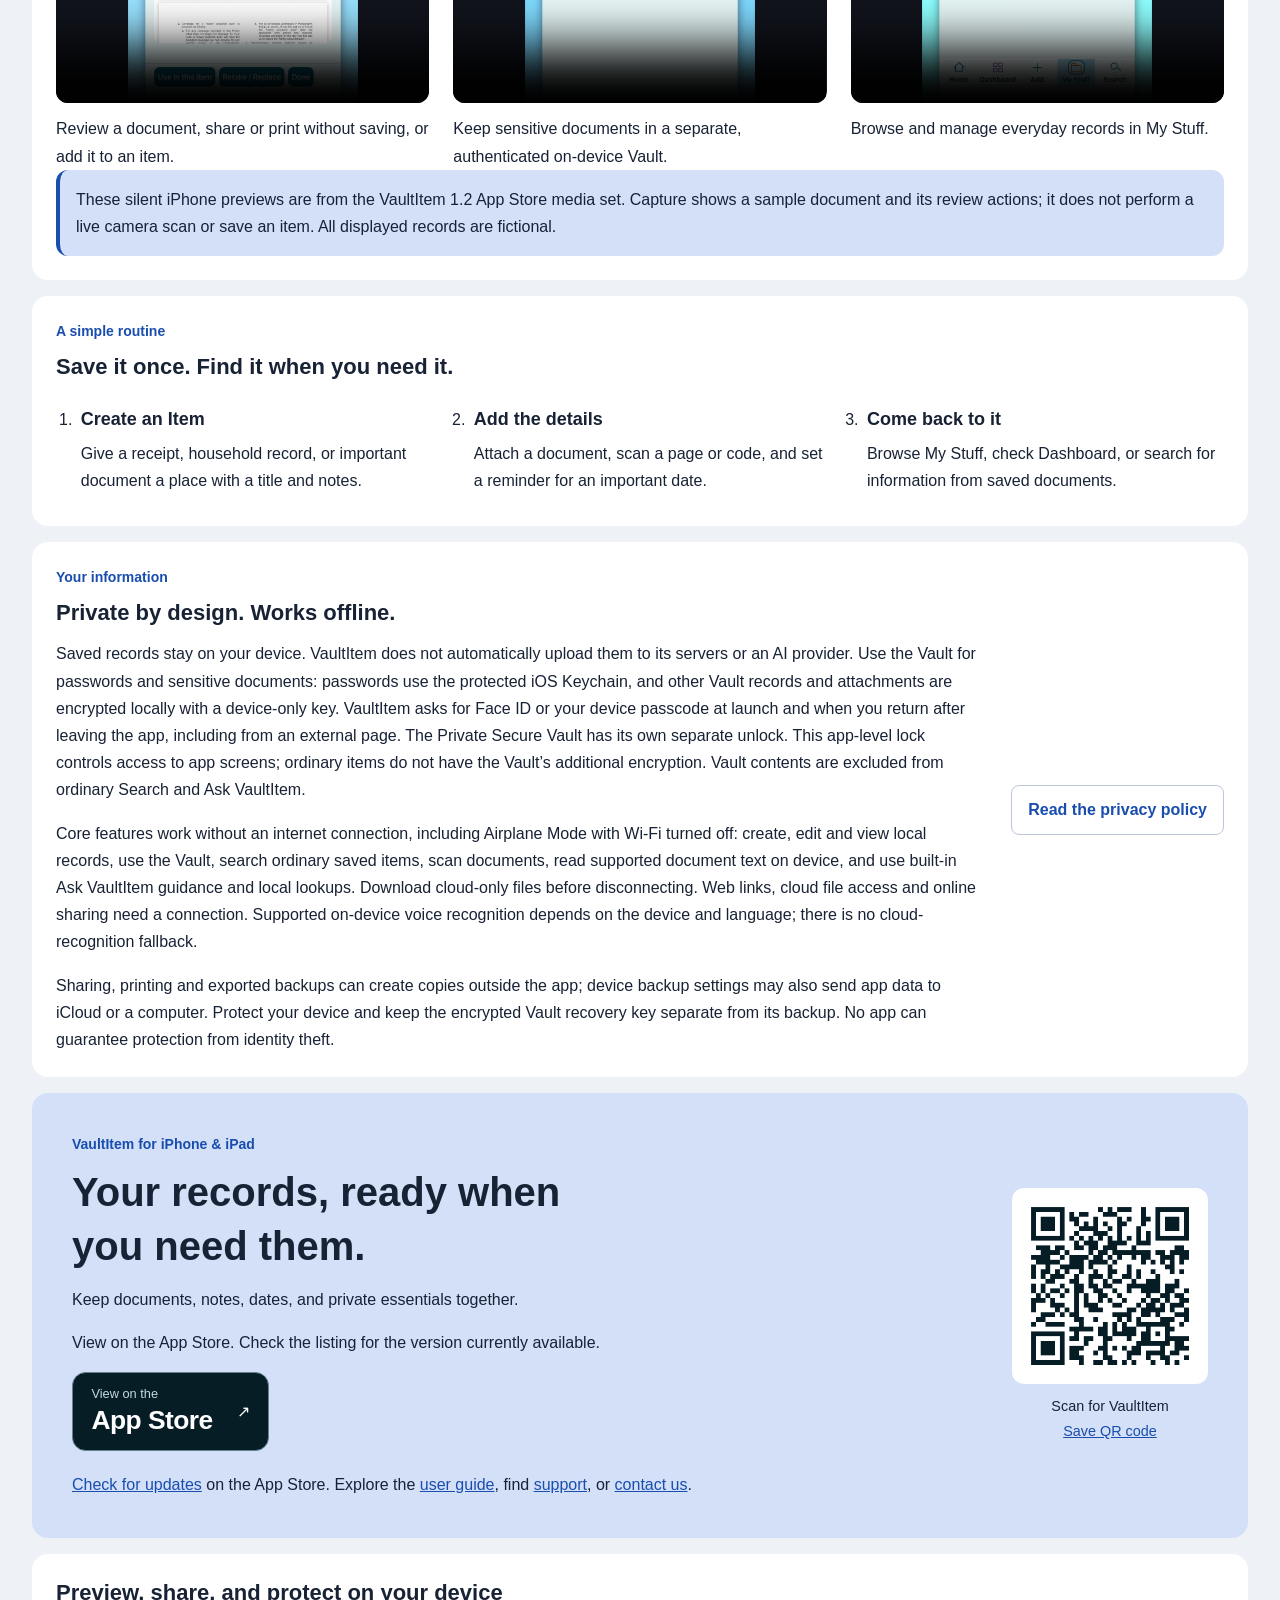
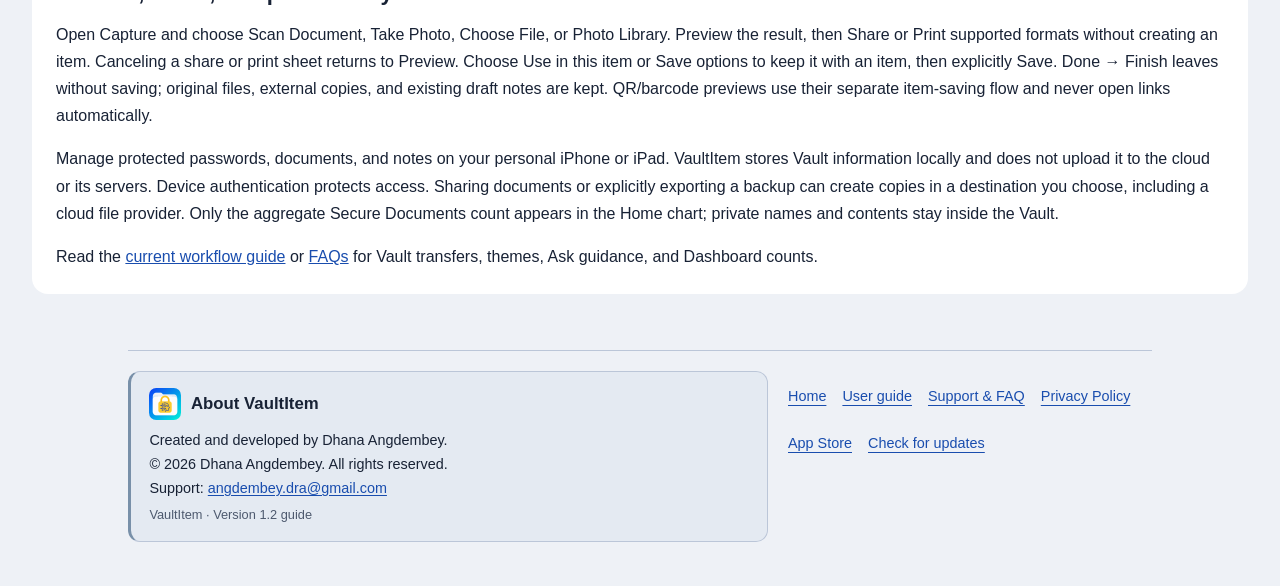
==== commit 3287b6c9: "Sync VaultItem 1.2 security media" ====
--- a/docs/index.html
+++ b/docs/index.html
@@ -4,30 +4,30 @@
 <meta charset="utf-8">
 <meta name="viewport" content="width=device-width, initial-scale=1">
 <title>VaultItem — Documents, items and reminders</title>
-<meta name="description" content="Organize everyday records on your iPhone or iPad with local items, reminders, document scanning, text extraction, and search. No account required.">
+<meta name="description" content="VaultItem keeps everyday records on your iPhone or iPad. Face ID or your device passcode protects app access; sensitive Vault records are encrypted on-device. Core features work offline. No automatic cloud uploads.">
 <link rel="icon" type="image/png" sizes="32x32" href="assets/favicon-32.png">
 <link rel="apple-touch-icon" sizes="180x180" href="assets/apple-touch-icon.png">
-<meta property="og:image" content="https://angdembey.github.io/vaulticap-site/assets/app-icon.png">
+<meta property="og:image" content="https://angdembey.github.io/vaultitem-site/assets/app-icon.png">
 <meta property="og:image:width" content="1024">
 <meta property="og:image:height" content="1024">
 <meta property="og:image:alt" content="VaultItem app icon: organizer cards and a checkmark on blue">
 <meta name="twitter:card" content="summary">
-<meta name="twitter:image" content="https://angdembey.github.io/vaulticap-site/assets/app-icon.png">
+<meta name="twitter:image" content="https://angdembey.github.io/vaultitem-site/assets/app-icon.png">
 <script src="appearance.js"></script>
-<link rel="stylesheet" href="styles.css?v=release110-20261023">
+<link rel="stylesheet" href="styles.css?v=vaultitem-1.2-security">
 <meta property="og:title" content="VaultItem">
-<meta property="og:description" content="Your everyday records, together on your iPhone or iPad.">
+<meta property="og:description" content="Your records, protected from launch. Face ID or device passcode, encrypted on-device Vault, and no automatic cloud uploads.">
 </head>
 <body>
 <a class="skip" href="#content">Skip to content</a>
 <div class="page marketing-page">
 <header class="marketing-hero">
-<div class="hero-copy"><div class="hero-brand"><img class="app-icon hero-icon" src="assets/app-icon.png" width="96" height="96" alt=""><p class="eyebrow">VaultItem · iPhone &amp; iPad</p></div><h1>Your everyday records,<br>all in one place.</h1><p><strong>Private by design · Core features work offline.</strong><br>Saved on your device. No automatic uploads by VaultItem. Use the encrypted Vault for sensitive details.</p><p class="summary">Keep receipts, documents, important dates, and reminders together. Scan what you need, share or print supported previews without saving, or save it with an Item to find again.</p><p class="release-label">Version 1.2 preparation · iPhone &amp; iPad</p><div class="store-hero"><div class="store-actions"><a class="store-link" href="https://apps.apple.com/app/id6818905932" aria-describedby="app-store-status"><span><small>View on the</small><strong>App Store</strong></span><span aria-hidden="true">↗</span></a><a class="store-qr-mini" href="https://apps.apple.com/app/id6818905932" aria-describedby="app-store-status"><img src="assets/app-store-qr.png" width="492" height="492" alt="QR code for VaultItem on the App Store"><span><strong>Scan for the App Store</strong><small>VaultItem · iPhone &amp; iPad</small></span></a></div><p id="app-store-status" class="store-status">Version 1.2 is in preparation, with refreshed VaultItem branding and flexible Capture previews. Check the App Store for the currently available version.</p></div><nav aria-label="Main navigation"><a href="#features">Explore features</a><a href="guide/">User guide</a><a href="support/">Support</a><a href="privacy/">Privacy Policy</a></nav></div>
-<aside class="hero-screen"><img src="assets/media/home.webp?v=build12-20261028" width="660" height="880" alt="VaultItem build 12 Home on iPad with privacy guidance, Ask VaultItem and reminders"><p>Version 1.1.0 · Build 12 · iPad</p></aside>
+<div class="hero-copy"><div class="hero-brand"><img class="app-icon hero-icon" src="assets/app-icon.png" width="96" height="96" alt=""><p class="eyebrow">VaultItem · iPhone &amp; iPad</p></div><h1>Your everyday records,<br>all in one place.</h1><p><strong>Private by design · Core features work offline.</strong><br>Face ID or your device passcode protects the app at launch and when you return. Sensitive Vault records are encrypted on-device. No automatic cloud uploads by VaultItem.</p><p class="summary">Keep receipts, documents, important dates, and reminders together. Scan what you need, share or print supported previews without saving, or save it with an Item to find again.</p><p class="release-label">VaultItem 1.2 · iPhone &amp; iPad</p><div class="store-hero"><div class="store-actions"><a class="store-link" href="https://apps.apple.com/app/id6818905932" aria-describedby="app-store-status"><span><small>View on the</small><strong>App Store</strong></span><span aria-hidden="true">↗</span></a><a class="store-qr-mini" href="https://apps.apple.com/app/id6818905932" aria-describedby="app-store-status"><img src="assets/app-store-qr.png" width="492" height="492" alt="QR code for VaultItem on the App Store"><span><strong>Scan for the App Store</strong><small>VaultItem · iPhone &amp; iPad</small></span></a></div><p id="app-store-status" class="store-status">VaultItem 1.2 is being prepared with refreshed branding, an app unlock layer, and flexible Capture previews. The App Store link opens the version currently available.</p></div><nav aria-label="Main navigation"><a href="#features">Explore features</a><a href="guide/">User guide</a><a href="support/">Support</a><a href="privacy/">Privacy Policy</a></nav></div>
+<aside class="hero-screen"><img src="assets/media/home-iphone.jpg?v=1.2" width="1179" height="2556" alt="VaultItem Home screen on iPhone"><p>VaultItem 1.2 · Home on iPhone</p></aside>
 </header>
 <div class="appearance-control"><label for="site-appearance">Website appearance</label><select id="site-appearance"><option value="system">System</option><option value="light">Light</option><option value="dark">Dark</option></select></div>
 <main id="content">
-<section id="new-in-11"><h2>Preparing version 1.2</h2><p>Open Ask VaultItem from Home. Type a question, tap a sample, or tap Voice to dictate directly into the question box. Speak now indicates microphone capture; tap Stop to keep the transcript for review. Voice adds words after any existing question. Review or edit the text, then tap Ask. Cancel Voice restores the pre-dictation question. The 500-character question limit still applies; voice never submits automatically. Leaving the screen stops its voice session.</p><p>Read supported documents on device, review proposed details, and select what to save. Secure Documents uses a separate authenticated review and encrypted selected-field storage.</p><p>Home shows Private by design · Works offline near the top. Tap its arrow for privacy and connectivity details. The four compact Vault, Capture, Voice and Form buttons open their actions directly. Ask VaultItem appears in a subtly tinted row with bold accent text. The What would you like to do today? guidance starts collapsed. Text follows system text-size preferences; spacing and safe areas adapt to the available window, including folded and open Duo displays.</p><p>Dashboard at a Glance! shows active ordinary items by category, plus a yellow Vault Secure Documents total when available. Passwords, secure notes/codes, private names and document contents are not exposed in the graph. The graph grows or shrinks with available space and its Legends control scales proportionally. Tap Legends for category colors and counts; its extra caption is omitted on compact layouts. An empty-state message replaces a zero-data graph. Past reminders, upcoming reminders and expired items use compact adjoining rows. Tap a row to review its items; secure reminders open the Vault. Larger text may require scrolling.</p></section><section class="feature-grid" id="features" aria-label="Version 1.1 features">
+<section id="new-in-11"><h2>Preparing version 1.2</h2><p>VaultItem asks for Face ID or your device passcode when the app opens and when you return after leaving it, including after opening an external page. The Private Secure Vault continues to require its own authentication.</p><p>Open Ask VaultItem from Home. Type a question, tap a sample, or tap Voice to dictate directly into the question box. Speak now indicates microphone capture; tap Stop to keep the transcript for review. Voice adds words after any existing question. Review or edit the text, then tap Ask. Cancel Voice restores the pre-dictation question. The 500-character question limit still applies; voice never submits automatically. Leaving the screen stops its voice session.</p><p>Read supported documents on device, review proposed details, and select what to save. Secure Documents uses a separate authenticated review and encrypted selected-field storage.</p><p>Home shows Private by design · Works offline near the top. Tap its arrow for privacy and connectivity details. The four compact Vault, Capture, Voice and Form buttons open their actions directly. Ask VaultItem appears in a subtly tinted row with bold accent text. The What would you like to do today? guidance starts collapsed. Text follows system text-size preferences; spacing and safe areas adapt to the available window, including folded and open Duo displays.</p><p>Dashboard at a Glance! shows active ordinary items by category, plus a yellow Vault Secure Documents total when available. Passwords, secure notes/codes, private names and document contents are not exposed in the graph. The graph grows or shrinks with available space and its Legends control scales proportionally. Tap Legends for category colors and counts; its extra caption is omitted on compact layouts. An empty-state message replaces a zero-data graph. Past reminders, upcoming reminders and expired items use compact adjoining rows. Tap a row to review its items; secure reminders open the Vault. Larger text may require scrolling.</p></section><section class="feature-grid" id="features" aria-label="VaultItem features">
 <article><p class="feature-label">Organize</p><h2>Items and reminders</h2><p>Save notes, categories, and important dates. Add local reminders and see an active-item category pie on Home and detailed reminders and dates on Dashboard.</p></article>
 <article><p class="feature-label">Capture</p><h2>Documents and photos</h2><p>Scan multiple pages into a PDF, take a photo, or choose a file or image. Share or print supported previews without saving an Item, or keep them with an Item.</p></article>
 <article><p class="feature-label">Find</p><h2>Text extraction and search</h2><p>Recognize text in images and scans, extract embedded PDF text, and search your Items, file names, and saved text. Matching words are highlighted; short searches match whole words.</p></article>
@@ -36,7 +36,7 @@
 <article><p class="feature-label">Keep local</p><h2>No account required</h2><p>Your records live in the app’s private storage. Core features work offline, without a sign-up step.</p></article>
 </section>
 <section><h2>Tap an icon. Get started.</h2><p>Home has four responsive square icon buttons: Vault, Capture, Voice, and Form. Each opens its action directly. The welcome card starts collapsed. Press and hold for help on iPhone; hover for help on iPad. The buttons use the app icon’s blue-to-cyan gradient with bold labels. The Home pie shows every active ordinary-item category, including one-item categories; tap Legends for colors and exact counts. The highlighted reminder alert separates Past and Upcoming counts and lists expired items separately.</p><p>Browse categories in My Stuff, carry a selected category into Add, and find your way back without losing your place. See highlighted matching words in Search and select an attachment or code in Item Details to use one shared action area. Private Secure Vault brings passwords, secure documents, notes/codes, and other secure records into separate compact sections. Unlock with Face ID, Touch ID where supported, or your device passcode. Vault items stay outside ordinary Search, Ask VaultItem lookups, and ordinary item backups. Only a Secure Documents aggregate appears in the Home graph. Comfortable layouts, five color palettes, Light and Dark appearance, and larger text support make the app easier to read on iPhone and iPad.</p></section>
-<section><h2>Less clutter, one item at a time</h2><p>Keep typed notes, reviewed Voice Input, and a photo, scan, file, or code together in one Add draft. The header Save creates one record. Choose an item type and its matching alphabetical categories; suggested notes help you fill only what matters.</p><p>Expand grouped details when needed. Summaries distinguish saved content from empty sections. Set date-linked or independent reminders, edit existing alerts, or use Cancel Reminder when an alert is no longer needed. Archive records for later, restore them with confirmation, or permanently delete selected archived items after making a verified backup.</p><p>Capture has three square icon buttons under Camera Inputs and two under File Inputs. Tap a method to open it directly. Press and hold for help on iPhone or hover on iPad; general preview guidance stays below the buttons. The five methods let you scan paper pages into a PDF, take a photo, save a QR/barcode value, import a file, or reuse a library image. In Item Details, Add Code opens the scanner directly. Attachment cards keep View, Delete, and Extract Text together; Capture Preview offers Share and Print for supported files without saving an Item. Saved attachments keep Share and Print inside View, and Full Text opens recognized text.</p><p><a href="guide/">Read the updated user guide</a> or <a href="support/">browse frequently asked questions</a>.</p></section><section id="screens"><p class="feature-label">Inside the app</p><h2>Capture. Find. Protect.</h2><p>Version 1.1.0, build 12 simulator captures. All sample records and documents are fictional.</p><div class="screenshot-grid"><figure><a href="assets/media/home.webp?v=build12-20261028"><img src="assets/media/home.webp?v=build12-20261028" width="840" height="1120" loading="lazy" alt="Private by design. Core features work offline."></a><figcaption>Private by design. Core features work offline.</figcaption></figure><figure><a href="assets/media/ask.webp?v=build12-20261028"><img src="assets/media/ask.webp?v=build12-20261028" width="840" height="1120" loading="lazy" alt="Ask VaultItem: built-in help and ordinary saved-item lookups."></a><figcaption>Ask VaultItem: built-in help and ordinary saved-item lookups.</figcaption></figure><figure><a href="assets/media/dashboard.webp?v=build12-20261028"><img src="assets/media/dashboard.webp?v=build12-20261028" width="840" height="1120" loading="lazy" alt="See what needs attention."></a><figcaption>See what needs attention.</figcaption></figure><figure><a href="assets/media/capture.webp?v=build12-20261028"><img src="assets/media/capture.webp?v=build12-20261028" width="840" height="1120" loading="lazy" alt="Scan paper documents or import an existing file."></a><figcaption>Scan paper documents or import an existing file.</figcaption></figure><figure><a href="assets/media/search.webp?v=build12-20261028"><img src="assets/media/search.webp?v=build12-20261028" width="840" height="1120" loading="lazy" alt="Open the original attachment alongside extracted text."></a><figcaption>Open the original attachment alongside extracted text.</figcaption></figure><figure><a href="assets/media/document.webp?v=build12-20261028"><img src="assets/media/document.webp?v=build12-20261028" width="840" height="1120" loading="lazy" alt="View a fictional sample document."></a><figcaption>View a fictional sample document.</figcaption></figure></div></section><section id="vault-features"><p class="feature-label">Inside Private Secure Vault</p><h2>Your private essentials, together</h2><p>Keep documents, passwords, secure notes and codes, and other private records in separate Vault sections. Device authentication protects access. Vault Backup &amp; Restore creates an encrypted portable backup; restore requires the matching recovery key and device authentication. Keep the key separately. Ordinary Settings backups exclude Vault data.</p><div class="screenshot-grid vault-screens"><figure><a href="assets/media/vault.webp?v=build12-20261028"><img src="assets/media/vault.webp?v=build12-20261028" width="840" height="1120" loading="lazy" alt="Separate sections inside Private Secure Vault."></a><figcaption>Separate sections inside Private Secure Vault.</figcaption></figure><figure><a href="assets/media/vault-documents.webp?v=build12-20261028"><img src="assets/media/vault-documents.webp?v=build12-20261028" width="840" height="1120" loading="lazy" alt="View a clearly marked fictional driver license."></a><figcaption>View a clearly marked fictional driver license.</figcaption></figure><figure><a href="assets/media/vault-passwords.webp?v=build12-20261028"><img src="assets/media/vault-passwords.webp?v=build12-20261028" width="840" height="1120" loading="lazy" alt="Review an authenticated fictional password example."></a><figcaption>Review an authenticated fictional password example.</figcaption></figure><figure><a href="assets/media/vault-notes.webp?v=build12-20261028"><img src="assets/media/vault-notes.webp?v=build12-20261028" width="840" height="1120" loading="lazy" alt="Review a fictional stored secure code."></a><figcaption>Review a fictional stored secure code.</figcaption></figure><figure><a href="assets/media/vault-backup.webp?v=build12-20261028"><img src="assets/media/vault-backup.webp?v=build12-20261028" width="840" height="1120" loading="lazy" alt="Encrypted Vault backup and restore controls."></a><figcaption>Encrypted Vault backup and restore controls.</figcaption></figure></div><p class="hint">All displayed records are fictional. Password and code examples are deliberately revealed for demonstration; they are not real credentials. Stored codes are not live OTP generation.</p></section><section id="duo-media"><p class="feature-label">Across screen sizes</p><h2>Folded or unfolded on iPhone Duo</h2><p>Real build-12 simulator screens show the Home layout adapting to the available display. These demonstrations use fictional records.</p><div class="screenshot-grid"><figure><img src="assets/media/duo-folded.webp?v=build12-20261028" loading="lazy" alt="Home on the folded Duo outer display"><figcaption>Folded outer display</figcaption></figure><figure><img src="assets/media/duo-open.webp?v=build12-20261028" loading="lazy" alt="Home on the unfolded Duo inner display"><figcaption>Unfolded inner display</figcaption></figure></div><h3>Capture and OCR on the unfolded display</h3><video controls playsinline preload="none" poster="assets/media/duo-open.webp?v=build12-20261028" style="width:100%;aspect-ratio:1920/886;background:#092a36;border-radius:.75rem" aria-label="Unfolded Duo landscape Capture and OCR demonstration"><source src="assets/media/duo-capture.mp4?v=build12-20261028" type="video/mp4"></video><p>Import and preview a fictional sample license, review recognized text, select suggestions, and apply them to a draft. No live camera scan or final save is shown.</p></section><section id="previews"><p class="feature-label">See the workflows</p><h2>A quick look at VaultItem</h2><div class="preview-grid"><article><h3>Ask VaultItem and privacy</h3><video controls playsinline preload="none" poster="assets/media/ask.webp?v=build12-20261028" aria-label="Ask VaultItem and privacy"><source src="assets/media/overview.mp4?v=build12-20261028" type="video/mp4"><a href="assets/media/overview.mp4?v=build12-20261028">Download the preview</a></video><p>Suggested questions, actual app-help answers, and local/offline guidance.</p></article><article><h3>Capture and review document details</h3><video controls playsinline preload="none" poster="assets/media/capture.webp?v=build12-20261028" aria-label="Capture and review document details"><source src="assets/media/documents.mp4?v=build12-20261028" type="video/mp4"><a href="assets/media/documents.mp4?v=build12-20261028">Download the preview</a></video><p>Import a fictional sample driver license, preview the original, read text on device, and apply selected suggestions to an unsaved draft.</p></article><article><h3>Documents, passwords, notes and codes</h3><video controls playsinline preload="none" poster="assets/media/vault.webp?v=build12-20261028" aria-label="Documents, passwords, notes and codes"><source src="assets/media/vault.mp4?v=build12-20261028" type="video/mp4"><a href="assets/media/vault.mp4?v=build12-20261028">Download the preview</a></video><p>See fictional Vault documents and authenticated sample password/code reveals, ending with the Vault locked.</p></article></div><p class="hint">Silent 30-second previews from build 12 in the iPad simulator. All records are fictional. Capture footage demonstrates file import and review; it does not show a live camera scan or final save. OCR suggestions need review. Sharing and backup exports happen only when chosen. Online services and cloud-only files can require internet.</p></section>
+<section><h2>Less clutter, one item at a time</h2><p>Keep typed notes, reviewed Voice Input, and a photo, scan, file, or code together in one Add draft. The header Save creates one record. Choose an item type and its matching alphabetical categories; suggested notes help you fill only what matters.</p><p>Expand grouped details when needed. Summaries distinguish saved content from empty sections. Set date-linked or independent reminders, edit existing alerts, or use Cancel Reminder when an alert is no longer needed. Archive records for later, restore them with confirmation, or permanently delete selected archived items after making a verified backup.</p><p>Capture has three square icon buttons under Camera Inputs and two under File Inputs. Tap a method to open it directly. Press and hold for help on iPhone or hover on iPad; general preview guidance stays below the buttons. The five methods let you scan paper pages into a PDF, take a photo, save a QR/barcode value, import a file, or reuse a library image. In Item Details, Add Code opens the scanner directly. Attachment cards keep View, Delete, and Extract Text together; Capture Preview offers Share and Print for supported files without saving an Item. Saved attachments keep Share and Print inside View, and Full Text opens recognized text.</p><p><a href="guide/">Read the updated user guide</a> or <a href="support/">browse frequently asked questions</a>.</p></section><section id="app-store-artwork"><p class="feature-label">App Store artwork</p><h2>Private records. Protected at launch.</h2><p>Current VaultItem product-page Header and Search Results artwork, updated for the app lock, encrypted on-device Vault, and no automatic cloud uploads.</p><div class="creative-grid"><figure><a href="assets/media/product-page-header.png?v=1.2-security"><img src="assets/media/product-page-header.png?v=1.2-security" width="3840" height="1646" loading="lazy" alt="VaultItem App Store product-page Header: private Vault protected from launch, Face ID or device passcode, encrypted on-device, and no cloud uploads."></a><figcaption>App Store product-page Header</figcaption></figure><figure><a href="assets/media/search-results.png?v=1.2-security"><img src="assets/media/search-results.png?v=1.2-security" width="1920" height="1280" loading="lazy" alt="VaultItem App Store Search Results artwork: private records, protected at launch, with an encrypted on-device Vault and no cloud uploads."></a><figcaption>App Store Search Results</figcaption></figure></div></section><section id="screens"><p class="feature-label">Inside the app</p><h2>VaultItem Home on every device</h2><p>Current Home screenshots from the VaultItem 1.2 media set.</p><div class="screenshot-grid"><figure><a href="assets/media/home-iphone.jpg?v=1.2"><img src="assets/media/home-iphone.jpg?v=1.2" width="1179" height="2556" loading="lazy" alt="VaultItem Home screen on iPhone."></a><figcaption>iPhone</figcaption></figure><figure><a href="assets/media/home-ipad.jpg?v=1.2"><img src="assets/media/home-ipad.jpg?v=1.2" width="2064" height="2752" loading="lazy" alt="VaultItem Home screen on iPad."></a><figcaption>iPad</figcaption></figure><figure><a href="assets/media/home-duo.jpg?v=1.2"><img src="assets/media/home-duo.jpg?v=1.2" width="2007" height="2853" loading="lazy" alt="VaultItem Home screen on the unfolded Duo display."></a><figcaption>Duo</figcaption></figure><figure><a href="assets/media/unlock-vaultitem.jpg?v=1.2"><img src="assets/media/unlock-vaultitem.jpg?v=1.2" width="1179" height="2556" loading="lazy" alt="VaultItem unlock screen with Face ID or device-passcode guidance."></a><figcaption>Unlock with Face ID or your device passcode.</figcaption></figure></div></section><section id="vault-features"><p class="feature-label">Inside Private Secure Vault</p><h2>Your private essentials, together</h2><p>Keep documents, passwords, secure notes and codes, and other private records in separate Vault sections. The app asks for Face ID or the device passcode when it opens and when you return after leaving it. Opening the Private Secure Vault requires its own authentication. Vault Backup &amp; Restore creates an encrypted portable backup; restoring requires the matching recovery key and device authentication. Keep the key separately. Ordinary Settings backups exclude Vault data.</p><p><a href="#previews">View the Private Vault preview</a> to see the current on-device workflow.</p></section><section id="duo-media"><p class="feature-label">Across screen sizes</p><h2>VaultItem on Duo</h2><p>The Duo Home screenshot above uses the unfolded display layout. App Store preview videos use Apple’s standard iPhone preview dimensions.</p></section><section id="previews"><p class="feature-label">See the workflows</p><h2>A quick look at VaultItem 1.2</h2><div class="preview-grid"><article><h3>Capture, preview and share</h3><video controls playsinline preload="none" poster="assets/media/preview-capture-poster.jpg?v=1.2" aria-label="VaultItem Capture preview with share and print options"><source src="assets/media/preview-capture.mp4?v=1.2" type="video/mp4"><a href="assets/media/preview-capture.mp4?v=1.2">Download the preview</a></video><p>Review a document, share or print without saving, or add it to an item.</p></article><article><h3>Private Secure Vault</h3><video controls playsinline preload="none" poster="assets/media/preview-vault-poster.jpg?v=1.2" aria-label="VaultItem Private Secure Vault"><source src="assets/media/preview-vault.mp4?v=1.2" type="video/mp4"><a href="assets/media/preview-vault.mp4?v=1.2">Download the preview</a></video><p>Keep sensitive documents in a separate, authenticated on-device Vault.</p></article><article><h3>Organize and find records</h3><video controls playsinline preload="none" poster="assets/media/preview-organize-poster.jpg?v=1.2" aria-label="VaultItem My Stuff everyday records workflow"><source src="assets/media/preview-organize.mp4?v=1.2" type="video/mp4"><a href="assets/media/preview-organize.mp4?v=1.2">Download the preview</a></video><p>Browse and manage everyday records in My Stuff.</p></article></div><p class="hint">These silent iPhone previews are from the VaultItem 1.2 App Store media set. Capture shows a sample document and its review actions; it does not perform a live camera scan or save an item. All displayed records are fictional.</p></section>
 <section class="workflow"><p class="feature-label">A simple routine</p><h2>Save it once. Find it when you need it.</h2><ol><li><h3>Create an Item</h3><p>Give a receipt, household record, or important document a place with a title and notes.</p></li><li><h3>Add the details</h3><p>Attach a document, scan a page or code, and set a reminder for an important date.</p></li><li><h3>Come back to it</h3><p>Browse My Stuff, check Dashboard, or search for information from saved documents.</p></li></ol></section>
 <section class="privacy-feature"><div><p class="feature-label">Your information</p><h2>Private by design. Works offline.</h2><p>Saved records stay on your device. VaultItem does not automatically upload them to its servers or an AI provider. Use the Vault for passwords and sensitive documents: passwords use the protected iOS Keychain, and other Vault records and attachments are encrypted locally with a device-only key. VaultItem asks for Face ID or your device passcode at launch and when you return after leaving the app, including from an external page. The Private Secure Vault has its own separate unlock. This app-level lock controls access to app screens; ordinary items do not have the Vault’s additional encryption. Vault contents are excluded from ordinary Search and Ask VaultItem.</p><p>Core features work without an internet connection, including Airplane Mode with Wi-Fi turned off: create, edit and view local records, use the Vault, search ordinary saved items, scan documents, read supported document text on device, and use built-in Ask VaultItem guidance and local lookups. Download cloud-only files before disconnecting. Web links, cloud file access and online sharing need a connection. Supported on-device voice recognition depends on the device and language; there is no cloud-recognition fallback.</p><p>Sharing, printing and exported backups can create copies outside the app; device backup settings may also send app data to iCloud or a computer. Protect your device and keep the encrypted Vault recovery key separate from its backup. No app can guarantee protection from identity theft.</p></div><a class="button-link" href="privacy/">Read the privacy policy</a></section>
 <section class="release-section store-release" aria-labelledby="store-title"><div><p class="feature-label">VaultItem for iPhone &amp; iPad</p><h2 id="store-title">Your records, ready when you need them.</h2><p>Keep documents, notes, dates, and private essentials together.</p><p id="store-release-status">View on the App Store. Check the listing for the version currently available.</p><a class="store-link" href="https://apps.apple.com/app/id6818905932" aria-describedby="store-release-status"><span><small>View on the</small><strong>App Store</strong></span><span aria-hidden="true">↗</span></a><p class="store-help"><a href="https://apps.apple.com/app/id6818905932">Check for updates</a> on the App Store. Explore the <a href="guide/">user guide</a>, find <a href="support/">support</a>, or <a href="mailto:angdembey.dra@gmail.com?subject=VaultItem">contact us</a>.</p></div><figure class="store-qr-large"><a href="https://apps.apple.com/app/id6818905932" aria-describedby="store-release-status"><img src="assets/app-store-qr.png" width="492" height="492" loading="lazy" alt="Scan to open VaultItem’s App Store listing"></a><figcaption>Scan for VaultItem<br><a href="assets/app-store-qr.png" download="VaultItem-App-Store-QR.png">Save QR code</a></figcaption></figure></section>
--- a/docs/styles.css
+++ b/docs/styles.css
@@ -187,3 +187,10 @@
 .site-footer .footer-links { display: flex; align-content: start; align-items: start; flex-wrap: wrap; gap: .15rem 1rem; padding-top: .2rem; }
 .site-footer .footer-links a { color: var(--blue); min-height: 44px; font-size: .9rem; line-height: 1.4; align-items: center; }
 @media (max-width: 48rem) { .page > footer.site-footer { grid-template-columns: 1fr; gap: .7rem; } }
+
+/* Wide App Store Header and Search Results artwork. */
+.creative-grid { display: grid; grid-template-columns: repeat(2, minmax(0, 1fr)); gap: 1rem; align-items: start; }
+.creative-grid figure { min-width: 0; margin: 0; }
+.creative-grid img { display: block; width: 100%; height: auto; border: 1px solid var(--line); border-radius: .6rem; }
+.creative-grid figcaption { margin-top: .5rem; font-size: .9rem; color: var(--muted); }
+@media (max-width: 600px) { .creative-grid { grid-template-columns: 1fr; } }
